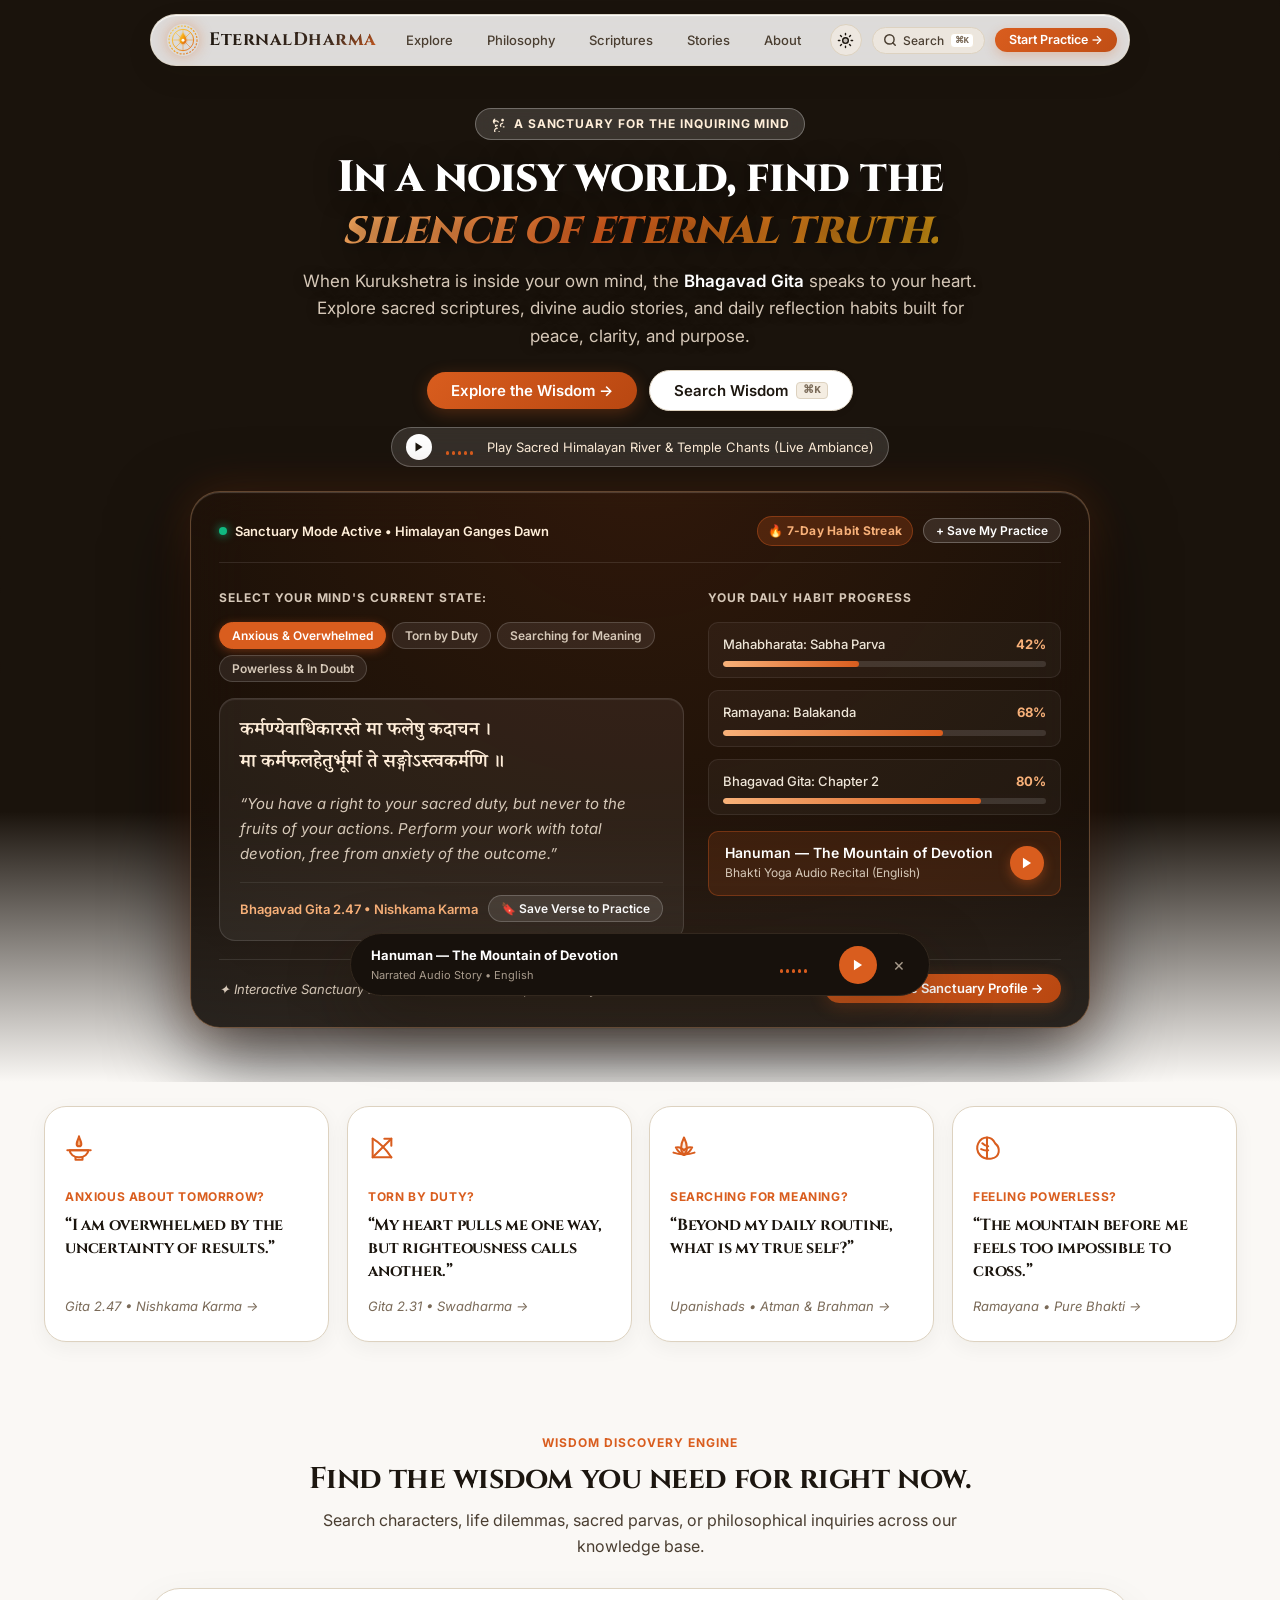
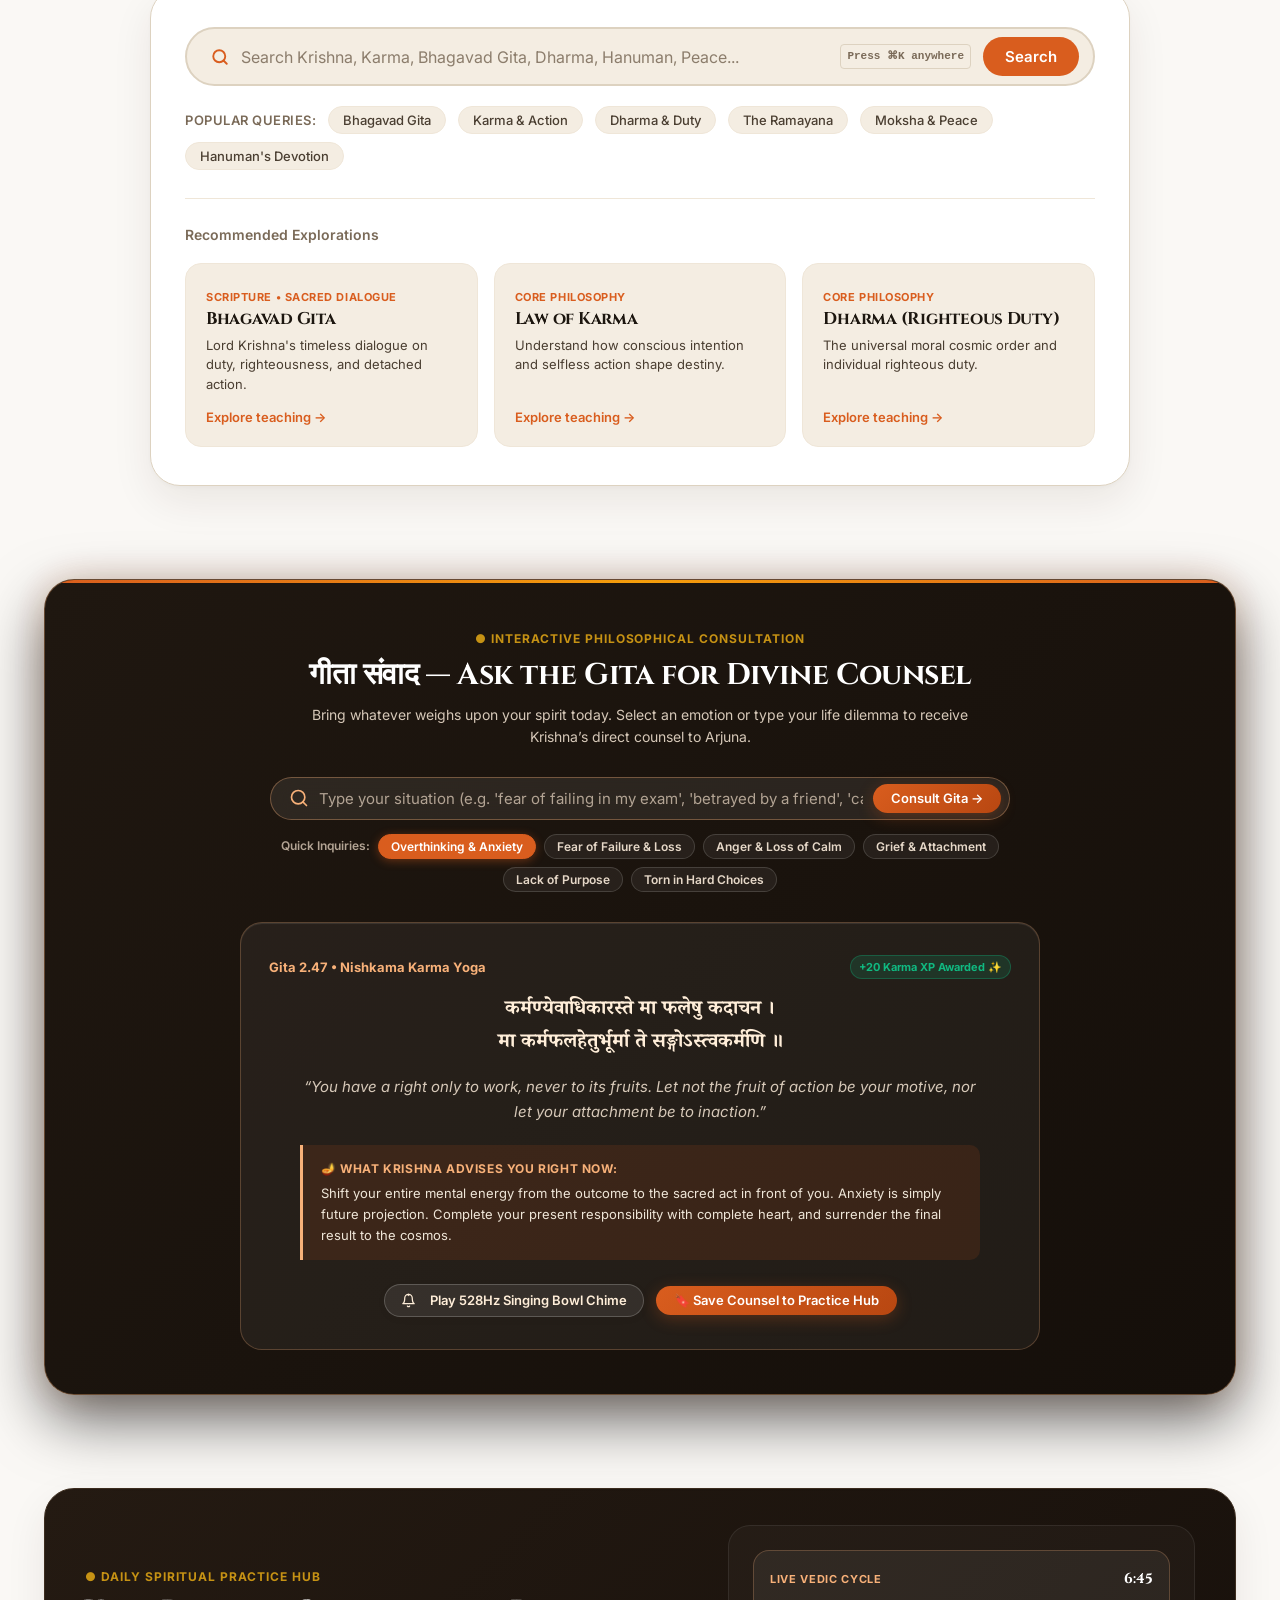
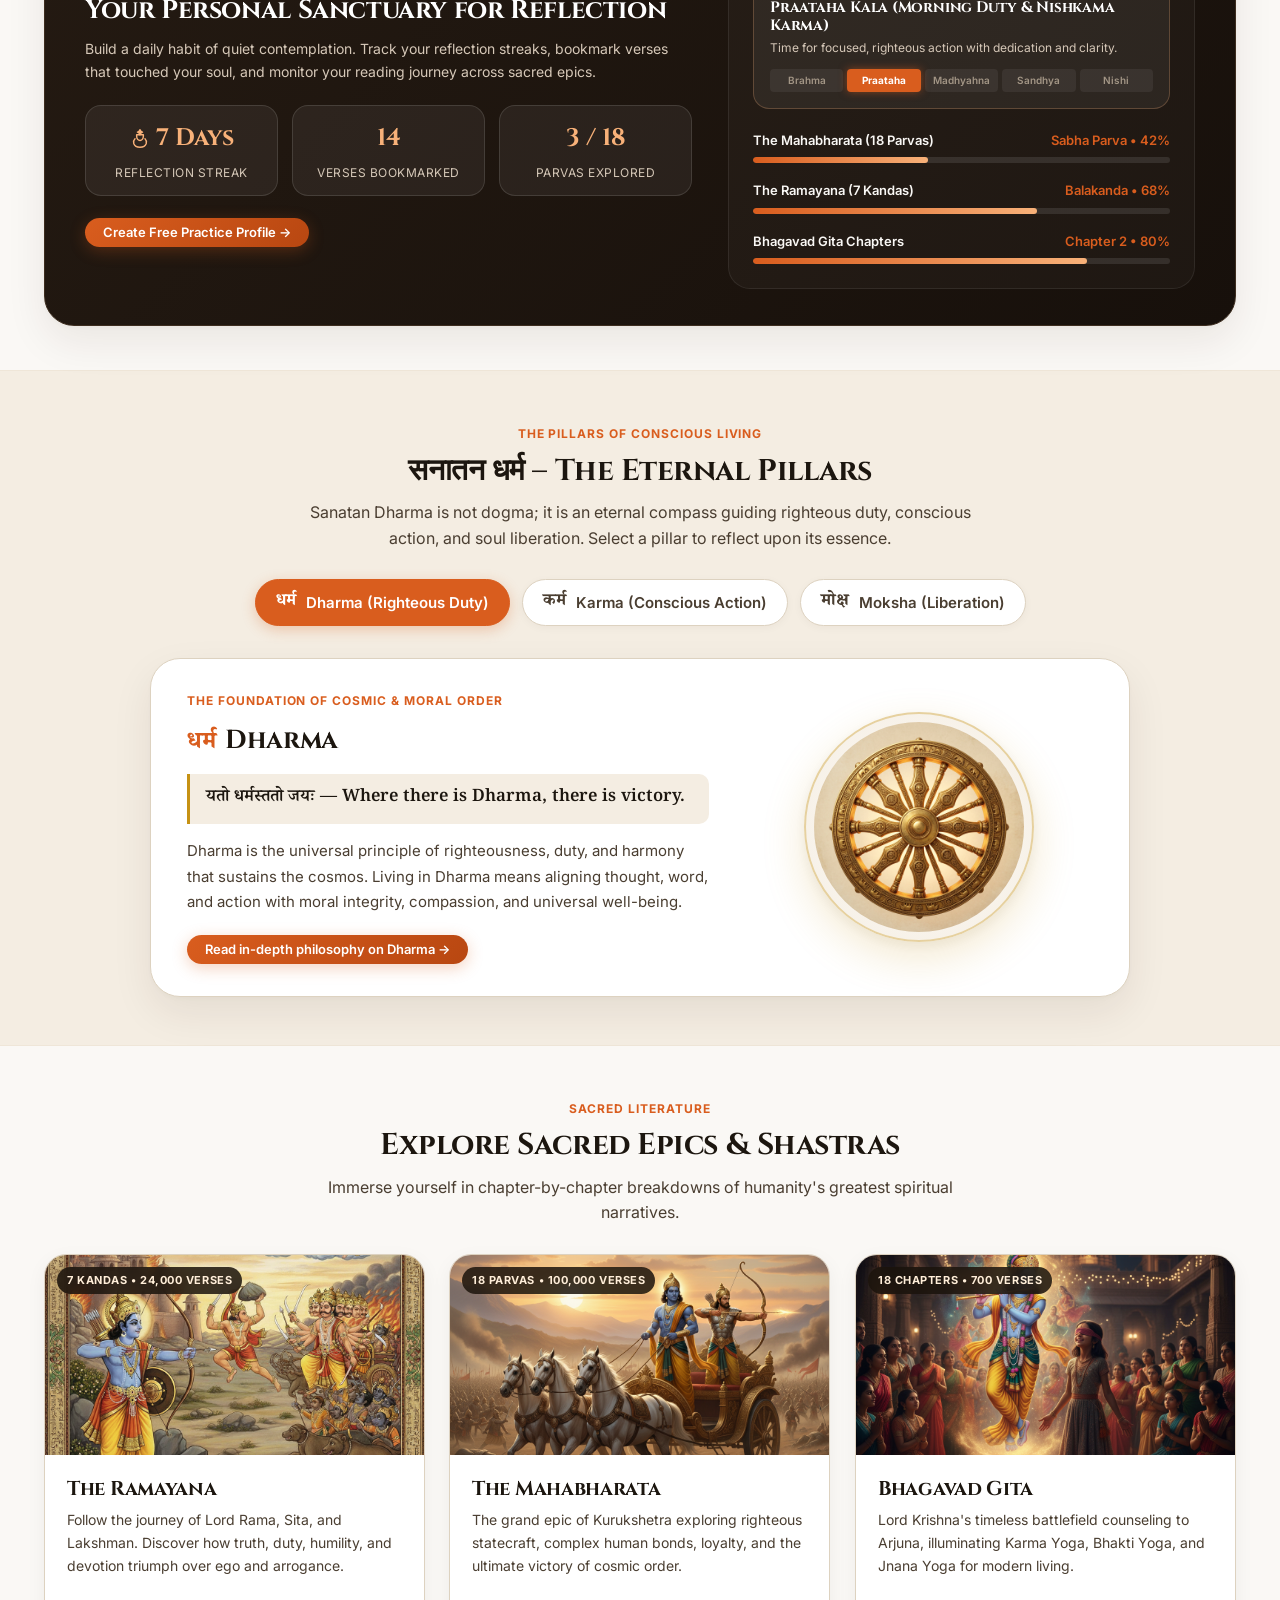
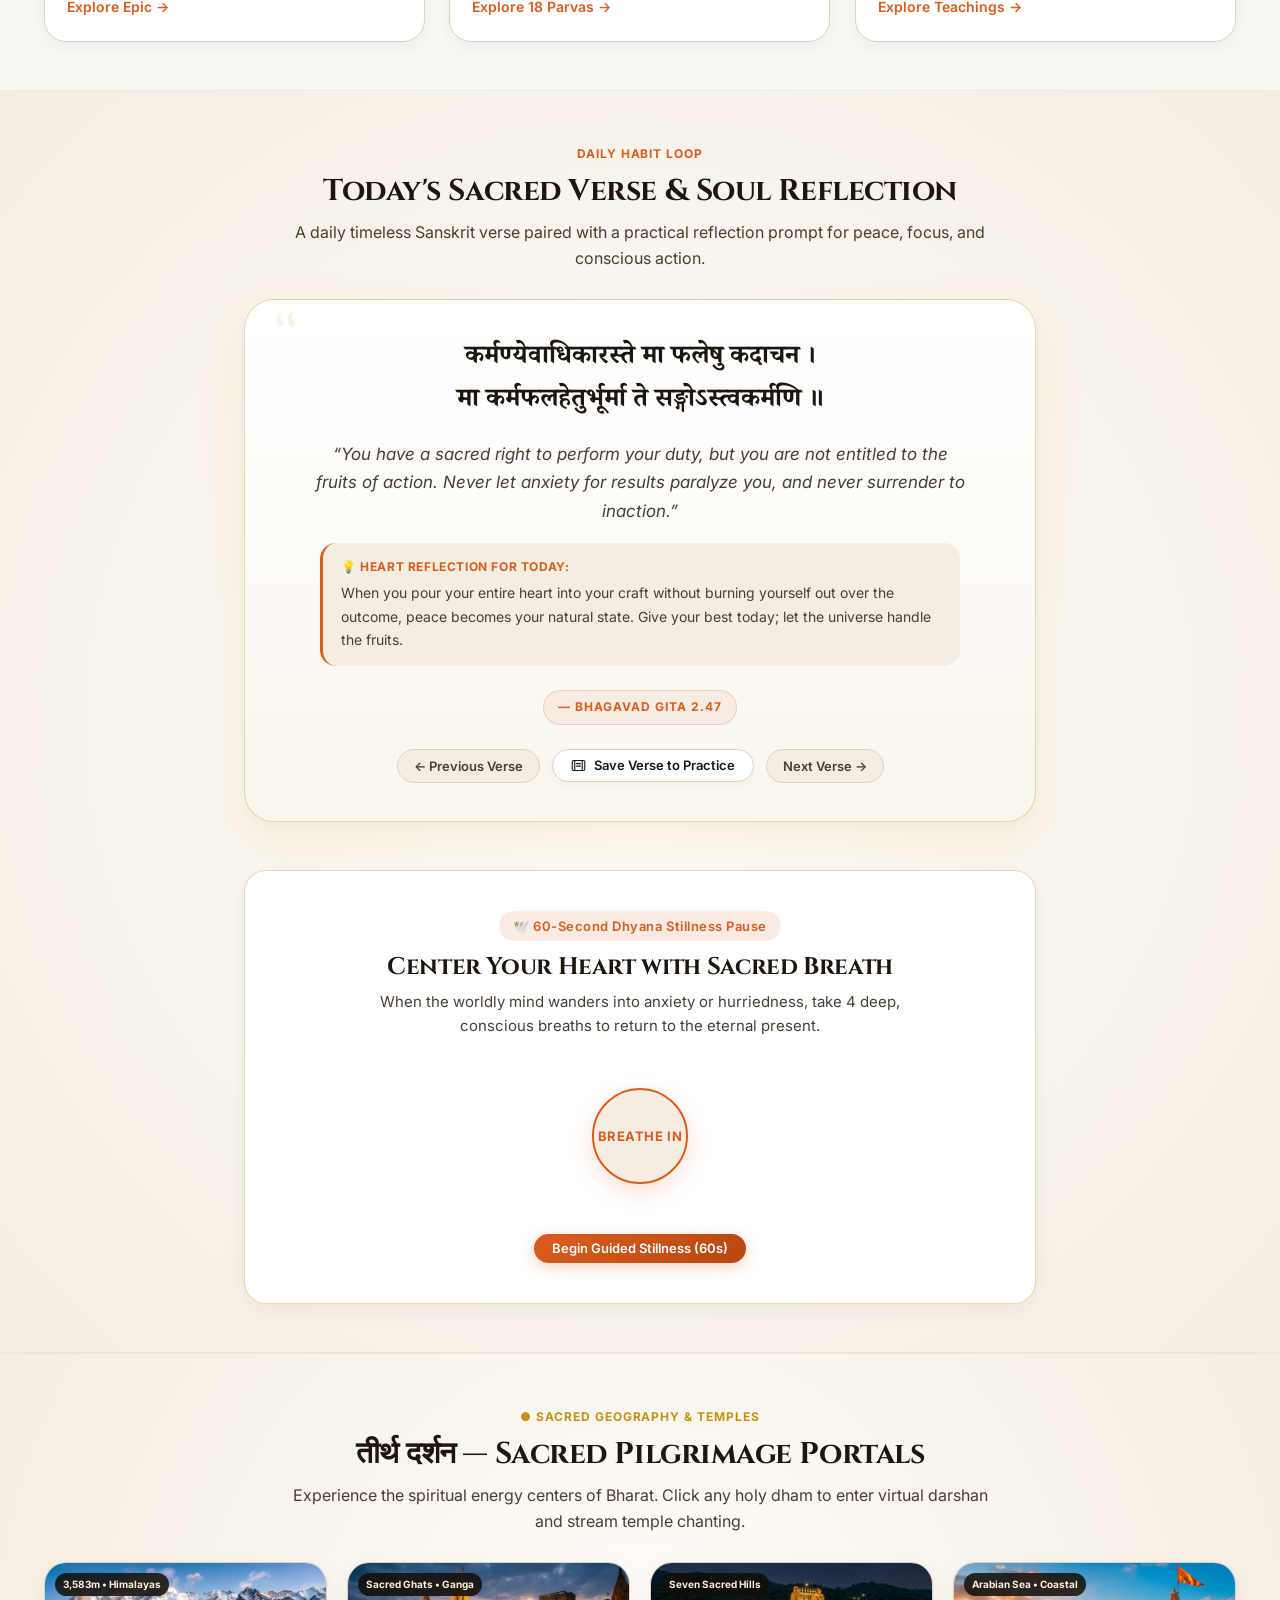
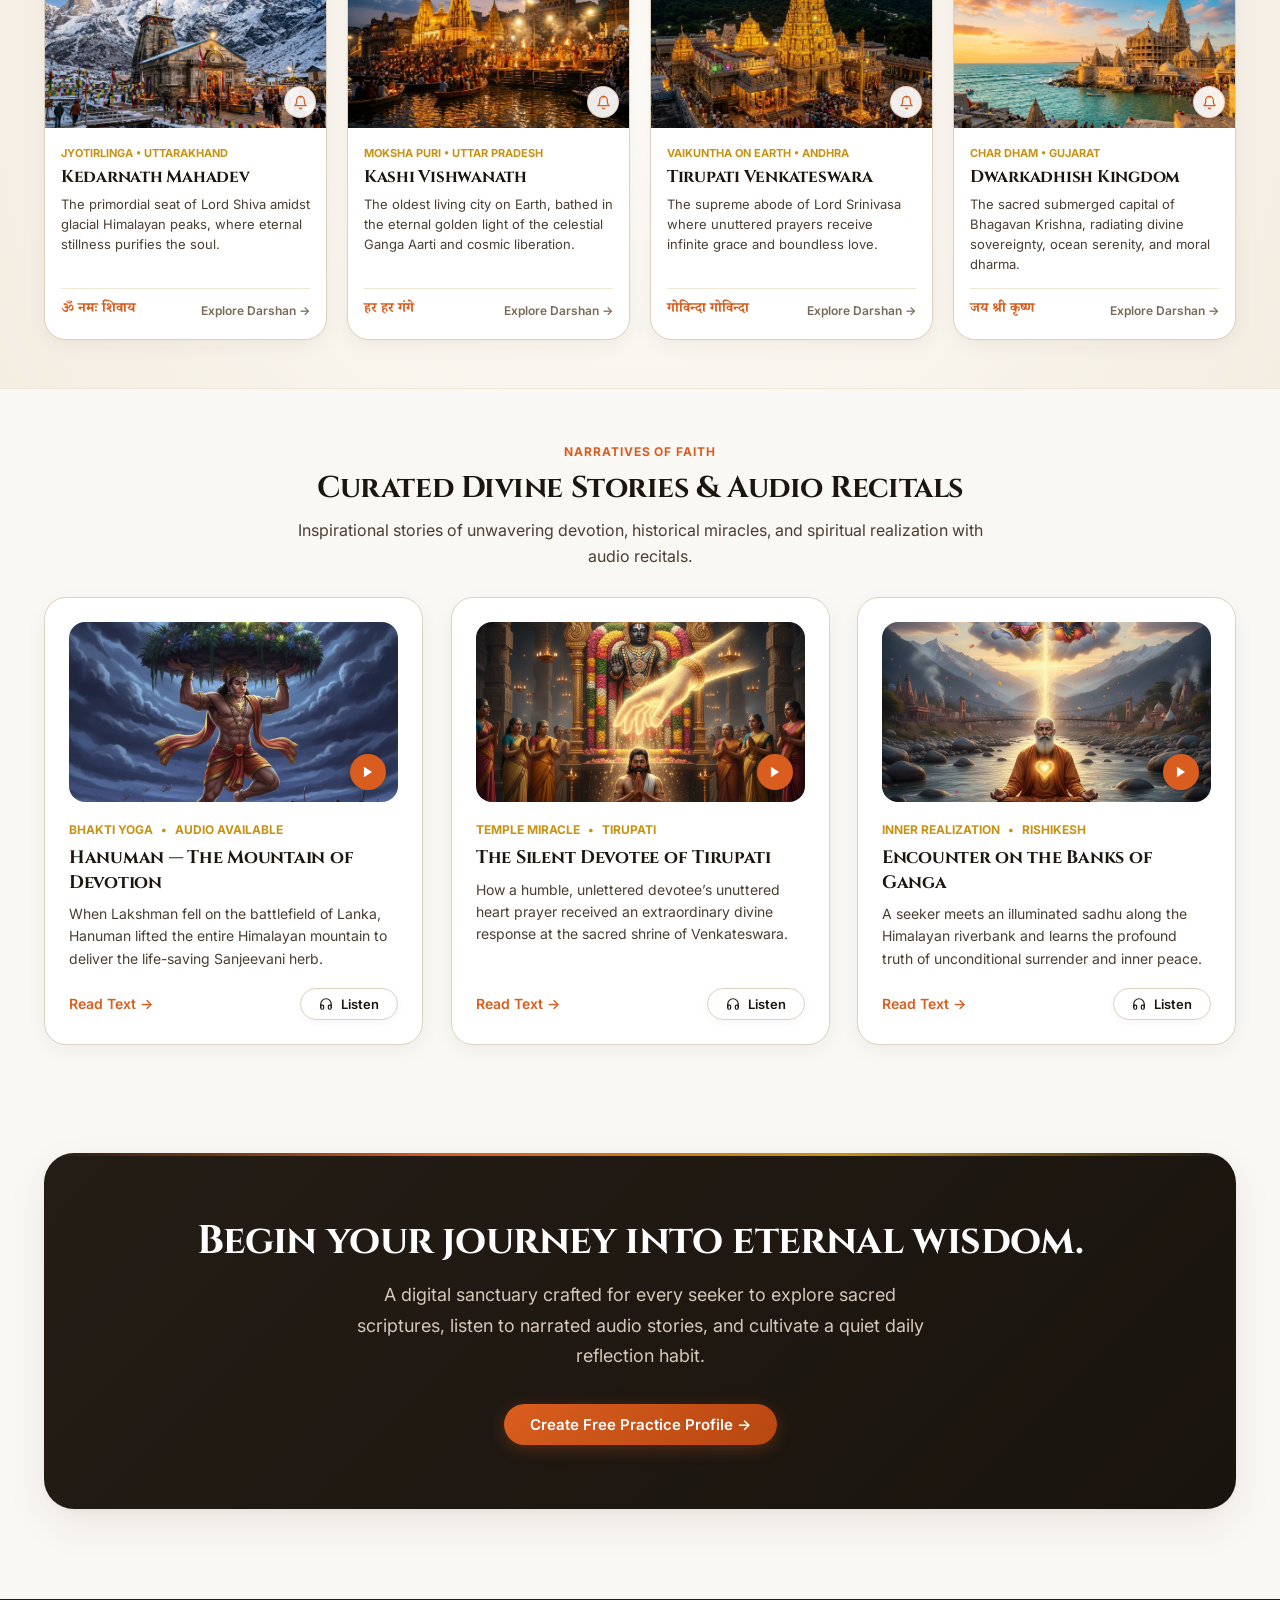
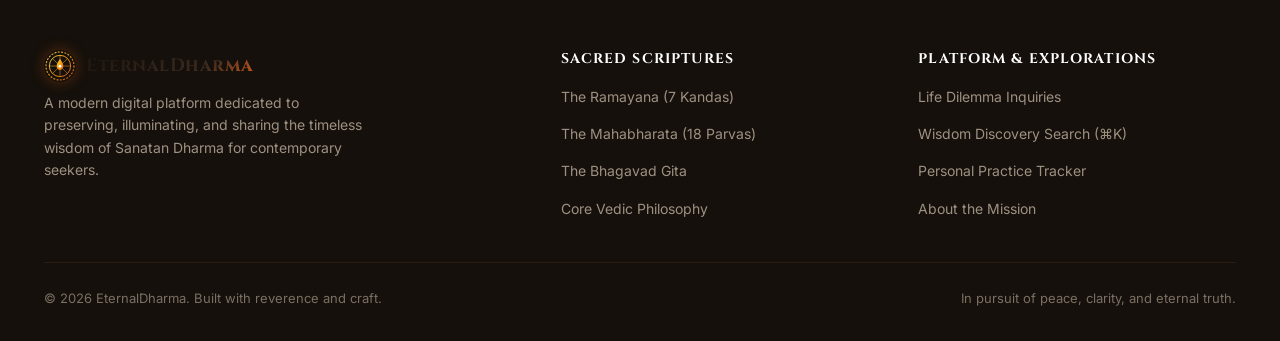
==== index.html @ dbb2fcad "feat: complete EternalDharma premium home page redesign with DECISIONS.md and bonus round" ====
<!DOCTYPE html>
<html lang="en">
<head>
  <meta charset="UTF-8" />
  <meta name="viewport" content="width=device-width, initial-scale=1.0" />
  <title>EternalDharma — Ancient Wisdom for the Modern Soul</title>
  <meta name="description" content="A digital sanctuary to explore Sanatan Dharma's sacred scriptures, timeless philosophy, divine audio stories, and daily reflection habits." />
  
  <!-- Open Graph Meta -->
  <meta property="og:title" content="EternalDharma — In a noisy world, find eternal truth." />
  <meta property="og:description" content="Explore scriptures, stories, teachings, and timeless wisdom through a modern digital experience built for curiosity and reflection." />
  <meta property="og:type" content="website" />
  
  <!-- Google Fonts: Editorial Serif + Modern Clean Sans + Devanagari -->
  <link rel="preconnect" href="https://fonts.googleapis.com" />
  <link rel="preconnect" href="https://fonts.gstatic.com" crossorigin />
  <link href="https://fonts.googleapis.com/css2?family=Cinzel:wght@600;700;800&family=Inter:wght@400;500;600;700&family=Noto+Serif+Devanagari:wght@400;600;700&display=swap" rel="stylesheet" />
  
  <!-- Stylesheets (with cache buster) -->
  <link rel="stylesheet" href="css/style.css?v=10.0" />
  <link rel="stylesheet" href="css/responsive.css?v=10.0" />
</head>
<body>

  <!-- 🕉️ TOP NAVIGATION -->
  <header class="navbar" id="mainNavbar">
    <div class="container nav-container">
      <a href="index.html" class="brand-logo" aria-label="EternalDharma Homepage">
        <svg class="brand-emblem-svg" width="32" height="32" viewBox="0 0 48 48" fill="none" xmlns="http://www.w3.org/2000/svg" aria-hidden="true">
          <defs>
            <linearGradient id="dharmaGoldGradNav" x1="0%" y1="0%" x2="100%" y2="100%">
              <stop offset="0%" stop-color="#FCD34D" />
              <stop offset="50%" stop-color="#F59E0B" />
              <stop offset="100%" stop-color="#D95D1E" />
            </linearGradient>
            <filter id="sacredGlowNav" x="-20%" y="-20%" width="140%" height="140%">
              <feGaussianBlur stdDeviation="1.5" result="blur" />
              <feComposite in="SourceGraphic" in2="blur" operator="over" />
            </filter>
          </defs>
          <circle cx="24" cy="24" r="21" stroke="url(#dharmaGoldGradNav)" stroke-width="1.8" stroke-dasharray="3 2" opacity="0.85" />
          <circle cx="24" cy="24" r="16" stroke="url(#dharmaGoldGradNav)" stroke-width="1.4" />
          <path d="M24 8 L24 40 M8 24 L40 24 M12.7 12.7 L35.3 35.3 M12.7 35.3 L35.3 12.7" stroke="url(#dharmaGoldGradNav)" stroke-width="1.2" stroke-linecap="round" opacity="0.65" />
          <path d="M24 13 C21.5 17 19 20.5 19 24.5 C19 27.5 21.2 30 24 30 C26.8 30 29 27.5 29 24.5 C29 20.5 26.5 17 24 13 Z" fill="url(#dharmaGoldGradNav)" filter="url(#sacredGlowNav)" />
          <circle cx="24" cy="24.5" r="2.2" fill="#FFFDF0" />
        </svg>
        <span class="brand-title">EternalDharma</span>
      </a>

      <nav aria-label="Primary Navigation" class="nav-menu">
        <ul class="nav-links">
          <li><a href="#discovery" class="nav-link">Explore</a></li>
          <li><a href="#philosophy" class="nav-link">Philosophy</a></li>
          <li><a href="#scriptures" class="nav-link">Scriptures</a></li>
          <li><a href="#stories" class="nav-link">Stories</a></li>
          <li><a href="about.html" class="nav-link">About</a></li>
        </ul>
      </nav>

      <div class="nav-actions">
        <!-- Atmospheric Mode Switcher (Suryodaya Dawn / Sandhya Night) -->
        <button class="btn-atmosphere-toggle" id="btnAtmosphereToggle" title="Toggle Atmosphere (Suryodaya Dawn / Sandhya Night)" aria-label="Toggle Atmosphere Mode">
          <span class="atmosphere-icon-wrap" id="atmosphereIcon">
            <svg width="17" height="17" viewBox="0 0 24 24" fill="none" xmlns="http://www.w3.org/2000/svg" class="atmosphere-svg" aria-hidden="true">
              <circle cx="12" cy="12" r="4" stroke="currentColor" stroke-width="2" fill="currentColor" fill-opacity="0.2"/>
              <path d="M12 2v2M12 20v2M4.93 4.93l1.41 1.41M17.66 17.66l1.41 1.41M2 12h2M20 12h2M6.34 17.66l-1.41 1.41M19.07 4.93l-1.41 1.41" stroke="currentColor" stroke-width="2" stroke-linecap="round"/>
            </svg>
          </span>
        </button>

        <!-- Spotlight ⌘K Trigger -->
        <button class="nav-cmd-trigger" aria-label="Open Command Palette Search">
          <svg width="14" height="14" viewBox="0 0 24 24" fill="none" stroke="currentColor" stroke-width="2.5" stroke-linecap="round" stroke-linejoin="round">
            <circle cx="11" cy="11" r="8"></circle>
            <line x1="21" y1="21" x2="16.65" y2="16.65"></line>
          </svg>
          <span>Search</span>
          <span class="kbd-badge">⌘K</span>
        </button>

        <!-- Dynamic User Session & Logout Widget -->
        <div class="user-session-wrapper" id="userSessionWrapper" style="display: none;">
          <button class="user-profile-badge" id="userProfileBadge" title="Click to view your Sadhana Gamified Profile">
            <span class="user-badge-flame">🔥</span>
            <span class="user-badge-name" id="userBadgeName">Seeker</span>
            <span class="user-badge-lvl" id="userBadgeLvl">Lvl 1</span>
          </button>
          <button class="btn-nav-logout" id="btnNavLogout" title="Switch Seeker / Sign Out" aria-label="Sign Out">
            <svg width="13" height="13" viewBox="0 0 24 24" fill="none" stroke="currentColor" stroke-width="2.3" stroke-linecap="round" stroke-linejoin="round">
              <path d="M9 21H5a2 2 0 0 1-2-2V5a2 2 0 0 1 2-2h4"></path>
              <polyline points="16 17 21 12 16 7"></polyline>
              <line x1="21" y1="12" x2="9" y2="12"></line>
            </svg>
            <span>Exit</span>
          </button>
        </div>

        <button class="btn btn-primary btn-sm nav-cta-btn" id="btnOpenAccount">Start Practice &rarr;</button>

        <button class="mobile-menu-toggle" id="mobileMenuToggle" aria-label="Toggle Mobile Navigation">
          <span></span>
          <span></span>
        </button>
      </div>
    </div>

    <!-- Mobile Navigation Drawer -->
    <div class="mobile-nav-drawer" id="mobileNavDrawer">
      <ul class="mobile-nav-links">
        <li><a href="#hero" class="mobile-nav-link">Home</a></li>
        <li><a href="#inquiry" class="mobile-nav-link">Seek Guidance by Dilemma</a></li>
        <li><a href="#discovery" class="mobile-nav-link">Discover Wisdom (⌘K)</a></li>
        <li><a href="#practice" class="mobile-nav-link">Daily Practice Hub</a></li>
        <li><a href="#philosophy" class="mobile-nav-link">Core Philosophy</a></li>
        <li><a href="#scriptures" class="mobile-nav-link">Sacred Scriptures</a></li>
        <li><a href="#daily-wisdom" class="mobile-nav-link">Daily Shloka & Reflection</a></li>
        <li><a href="#stories" class="mobile-nav-link">Divine Audio Stories</a></li>
        <li><a href="about.html" class="mobile-nav-link">About EternalDharma</a></li>
      </ul>
    </div>
  </header>

  <main>
    <!-- 🌄 EMOTIONAL HERO SECTION -->
    <section class="hero-section" id="hero">
      <!-- Background Ambient Video -->
      <video autoplay muted loop playsinline class="hero-video-bg" poster="images/pexels-felix-mittermeier-956981.jpg">
        <source src="Sacred_Himalayan_Sunrise_Video_Generation.mp4" type="video/mp4" />
      </video>
      <canvas id="heroPranaCanvas"></canvas>
      <div class="hero-gradient-overlay"></div>

      <div class="container hero-container">
        <div class="hero-badge-row">
          <span class="pill-badge hero-badge">
            <!-- Ancient Sacred Pranava (Om) Motif -->
            <svg width="16" height="16" viewBox="0 0 24 24" fill="currentColor">
              <path d="M7.74 3.65c-.8.15-1.57.54-2.18 1.1-.9.84-1.39 2.04-1.39 3.25 0 2.21 1.48 4.14 3.56 4.67-.32.48-.53 1.05-.53 1.68 0 1.63 1.25 3 2.88 3.12v.03c-2.3.26-4.08 2.2-4.08 4.5 0 2.48 2.02 4.5 4.5 4.5 2.14 0 3.93-1.5 4.38-3.5h-1.85c-.38 1-1.35 1.7-2.53 1.7-1.49 0-2.7-1.21-2.7-2.7 0-1.42 1.1-2.58 2.5-2.68v-.02c.07 0 .13.01.2.01h1.3v-1.8h-1.3c-.66 0-1.2-.54-1.2-1.2 0-.66.54-1.2 1.2-1.2h1.15v-1.8H9.3c-1.38 0-2.5-1.12-2.5-2.5 0-1.2.86-2.2 2-2.45.18-.04.36-.05.55-.05 1.05 0 1.95.61 2.38 1.5h1.95c-.56-1.93-2.34-3.35-4.44-3.35-.45 0-.89.07-1.3.2zm11.13.35c-1.2 0-2.18.98-2.18 2.18s.98 2.18 2.18 2.18 2.18-.98 2.18-2.18-.98-2.18-2.18-2.18zm-.13 6c-2.21 0-4 1.79-4 4 0 1.2.53 2.28 1.38 3l1.24-1.24c-.38-.45-.62-1.04-.62-1.76 0-1.38 1.12-2.5 2.5-2.5h.5V9.5h-.5zm.5 5.5v1.8h2.5v-1.8h-2.5z"/>
            </svg>
            <span>A Sanctuary for the Inquiring Mind</span>
          </span>
        </div>

        <h1 class="hero-title">
          In a noisy world, find the <span class="accent-text">silence of eternal truth.</span>
        </h1>

        <p class="hero-subtitle">
          When Kurukshetra is inside your own mind, the <strong>Bhagavad Gita</strong> speaks to your heart. Explore sacred scriptures, divine audio stories, and daily reflection habits built for peace, clarity, and purpose.
        </p>

        <div class="hero-cta-wrapper">
          <a href="#discovery" class="btn btn-primary hero-cta-btn">Explore the Wisdom &rarr;</a>
          <button class="btn btn-secondary hero-cta-btn" id="heroCmdTrigger">
            <span>Search Wisdom</span>
            <span class="kbd-badge">⌘K</span>
          </button>
        </div>

        <!-- Sacred Himalayan Soundscape Ambient Bar -->
        <div class="hero-soundscape-bar" id="heroSoundscapeBar">
          <button class="soundscape-play-btn" id="btnHeroSoundscape" aria-label="Toggle Sacred Soundscape">
            <svg width="12" height="12" viewBox="0 0 24 24" fill="currentColor">
              <polygon points="5 3 19 12 5 21 5 3"></polygon>
            </svg>
          </button>
          <div class="sound-wave-eq" id="heroSoundEq">
            <span></span><span></span><span></span><span></span><span></span>
          </div>
          <span id="soundscapeStatusText">Play Sacred Himalayan River & Temple Chants (Live Ambiance)</span>
        </div>

        <!-- 🪔 3D INTERACTIVE DIGITAL SANCTUARY SHOWCASE (HERO PRODUCT PREVIEW) -->
        <div class="hero-sanctuary-deck" id="heroSanctuaryDeck">
          
          <!-- Deck Top Header -->
          <div class="sanctuary-deck-header">
            <div class="deck-status-live">
              <span class="live-pulse-dot"></span>
              <span>Sanctuary Mode Active • Himalayan Ganges Dawn</span>
            </div>
            <div class="deck-header-actions">
              <span class="deck-streak-pill" id="deckStreakPill">🔥 7-Day Habit Streak</span>
              <button class="btn-deck-account" onclick="document.getElementById('btnOpenAccount').click()">+ Save My Practice</button>
            </div>
          </div>

          <!-- Deck Main Interactive Stage -->
          <div class="sanctuary-deck-body">
            
            <!-- Left: Living Shloka & Real-time Dilemma Mirror -->
            <div class="sanctuary-panel-left">
              <div class="panel-tag-row">
                <span class="panel-eyebrow">Select Your Mind's Current State:</span>
              </div>
              
              <!-- Dilemma Selector Pills -->
              <div class="hero-dilemma-chips" id="heroDilemmaChips">
                <button class="dilemma-chip active" data-dilemma="anxiety">Anxious & Overwhelmed</button>
                <button class="dilemma-chip" data-dilemma="duty">Torn by Duty</button>
                <button class="dilemma-chip" data-dilemma="purpose">Searching for Meaning</button>
                <button class="dilemma-chip" data-dilemma="strength">Powerless & In Doubt</button>
              </div>

              <!-- Active Live Shloka Card -->
              <div class="hero-verse-box" id="heroVerseBox">
                <div class="hero-verse-sanskrit" id="heroVerseSanskrit">
                  कर्मण्येवाधिकारस्ते मा फलेषु कदाचन ।<br/>मा कर्मफलहेतुर्भूर्मा ते सङ्गोऽस्त्वकर्मणि ॥
                </div>
                <p class="hero-verse-meaning" id="heroVerseMeaning">
                  “You have a right to your sacred duty, but never to the fruits of your actions. Perform your work with total devotion, free from anxiety of the outcome.”
                </p>
                <div class="hero-verse-footer">
                  <span class="verse-ref-badge" id="heroVerseRef">Bhagavad Gita 2.47 • Nishkama Karma</span>
                  <button class="btn-save-hero-verse" id="btnSaveHeroVerse">
                    <span>🔖 Save Verse to Practice</span>
                  </button>
                </div>
              </div>
            </div>

            <!-- Right: Habit Loop & Sacred Audio Station -->
            <div class="sanctuary-panel-right">
              <div class="panel-tag-row">
                <span class="panel-eyebrow">Your Daily Habit Progress</span>
              </div>

              <div class="hero-progress-stack">
                <div class="hero-track-row">
                  <div class="track-info">
                    <span>Mahabharata: Sabha Parva</span>
                    <span class="track-pct">42%</span>
                  </div>
                  <div class="hero-bar-bg"><div class="hero-bar-fill" style="width: 42%;"></div></div>
                </div>

                <div class="hero-track-row">
                  <div class="track-info">
                    <span>Ramayana: Balakanda</span>
                    <span class="track-pct">68%</span>
                  </div>
                  <div class="hero-bar-bg"><div class="hero-bar-fill" style="width: 68%;"></div></div>
                </div>

                <div class="hero-track-row">
                  <div class="track-info">
                    <span>Bhagavad Gita: Chapter 2</span>
                    <span class="track-pct">80%</span>
                  </div>
                  <div class="hero-bar-bg"><div class="hero-bar-fill" style="width: 80%;"></div></div>
                </div>
              </div>

              <!-- Audio Recital Preview Box inside Deck -->
              <div class="hero-audio-widget">
                <div class="hero-audio-info">
                  <div class="audio-title-sm" id="heroDeckAudioTitle">Hanuman — The Mountain of Devotion</div>
                  <div class="audio-sub-sm">Bhakti Yoga Audio Recital (English)</div>
                </div>
                <button class="hero-deck-play-btn" id="btnHeroDeckAudio" aria-label="Play Story Preview">
                  <svg width="14" height="14" viewBox="0 0 24 24" fill="currentColor">
                    <polygon points="5 3 19 12 5 21 5 3"></polygon>
                  </svg>
                </button>
              </div>

            </div>

          </div>

          <!-- Deck Bottom Hint -->
          <div class="sanctuary-deck-footer">
            <span class="interactive-hint-text">✦ Interactive Sanctuary Demo • Click dilemma chips to transform the wisdom mirror in real-time.</span>
            <button class="btn btn-primary btn-sm" onclick="document.getElementById('btnOpenAccount').click()">Create Free Sanctuary Profile &rarr;</button>
          </div>

        </div>
      </div>
    </section>

    <!-- 🕊️ EMOTIONAL INQUIRY CARDS ("WHAT YOUR HEART SEEKS") -->
    <section class="inquiry-section" id="inquiry">
      <div class="container">
        <div class="inquiry-grid">
          
          <!-- Ancient Diya (Akhand Jyoti of Clarity) -->
          <div class="inquiry-card" data-search="Karma" tabindex="0" role="button" aria-label="When anxious about results">
            <div>
              <div class="inquiry-icon">
                <svg width="28" height="28" viewBox="0 0 24 24" fill="none" stroke="#D95D1E" stroke-width="1.75" stroke-linecap="round" stroke-linejoin="round">
                  <path d="M12 2c-.5 2.5-2 4.5-2 6.5a2 2 0 0 0 4 0c0-2-1.5-4-2-6.5z" fill="#F8B179" stroke="#D95D1E"/>
                  <path d="M4 14c0 3.31 3.58 6 8 6s8-2.69 8-6H4z"/>
                  <path d="M2 14h20"/>
                  <path d="M9 20v2h6v-2"/>
                </svg>
              </div>
              <div class="inquiry-state">Anxious about Tomorrow?</div>
              <h3 class="inquiry-prompt">“I am overwhelmed by the uncertainty of results.”</h3>
            </div>
            <div class="inquiry-verse-ref">Gita 2.47 • Nishkama Karma &rarr;</div>
          </div>

          <!-- Ancient Dhanush & Baan (Gandiva Bow of Righteous Duty) -->
          <div class="inquiry-card" data-search="Dharma" tabindex="0" role="button" aria-label="When torn between duty and emotion">
            <div>
              <div class="inquiry-icon">
                <svg width="28" height="28" viewBox="0 0 24 24" fill="none" stroke="#D95D1E" stroke-width="1.75" stroke-linecap="round" stroke-linejoin="round">
                  <path d="M4 4c7 4 12 10 16 16"/>
                  <path d="M4 4v16h16"/>
                  <line x1="4" y1="20" x2="20" y2="4"/>
                  <polyline points="14 4 20 4 20 10"/>
                </svg>
              </div>
              <div class="inquiry-state">Torn by Duty?</div>
              <h3 class="inquiry-prompt">“My heart pulls me one way, but righteousness calls another.”</h3>
            </div>
            <div class="inquiry-verse-ref">Gita 2.31 • Swadharma &rarr;</div>
          </div>

          <!-- Ancient Sacred Padma (8-Petal Vedic Lotus of Moksha) -->
          <div class="inquiry-card" data-search="Moksha" tabindex="0" role="button" aria-label="Searching for purpose">
            <div>
              <div class="inquiry-icon">
                <svg width="28" height="28" viewBox="0 0 24 24" fill="none" stroke="#D95D1E" stroke-width="1.75" stroke-linecap="round" stroke-linejoin="round">
                  <path d="M12 3c-1.5 3-2.5 6-2.5 9 0 3 1 4.5 2.5 6 1.5-1.5 2.5-3 2.5-6 0-3-1-6-2.5-9z" fill="rgba(217,93,30,0.12)"/>
                  <path d="M12 18c-3-1-5.5-3.5-7-6.5 2.5-.5 5.5.5 7 2.5"/>
                  <path d="M12 18c3-1 5.5-3.5 7-6.5-2.5-.5-5.5.5-7 2.5"/>
                  <path d="M3 16c2.5 1 5 1.5 9 1.5s6.5-.5 9-1.5"/>
                </svg>
              </div>
              <div class="inquiry-state">Searching for Meaning?</div>
              <h3 class="inquiry-prompt">“Beyond my daily routine, what is my true self?”</h3>
            </div>
            <div class="inquiry-verse-ref">Upanishads • Atman & Brahman &rarr;</div>
          </div>

          <!-- Ancient Sacred Shankha (Panchajanya Conch of Strength & Bhakti) -->
          <div class="inquiry-card" data-search="Hanuman" tabindex="0" role="button" aria-label="When feeling powerless">
            <div>
              <div class="inquiry-icon">
                <svg width="28" height="28" viewBox="0 0 24 24" fill="none" stroke="#D95D1E" stroke-width="1.75" stroke-linecap="round" stroke-linejoin="round">
                  <path d="M19 8c-1.5-3-4-5-7-5S6 5 4.5 8C3 11 3.5 15 6 18s6.5 3.5 10 3c3-.5 5.5-2.5 6-5.5.5-3-.5-5.5-3-7.5z"/>
                  <path d="M12 3v18"/>
                  <path d="M8 8c1.5 1.5 3 2.5 5 2.5"/>
                  <path d="M7 13c2 1 4 1.5 6 1"/>
                </svg>
              </div>
              <div class="inquiry-state">Feeling Powerless?</div>
              <h3 class="inquiry-prompt">“The mountain before me feels too impossible to cross.”</h3>
            </div>
            <div class="inquiry-verse-ref">Ramayana • Pure Bhakti &rarr;</div>
          </div>

        </div>
      </div>
    </section>

    <!-- 🔍 PRODUCT DISCOVERY / LIVE SEARCH (SHOW THE PRODUCT) -->
    <section class="discovery-section" id="discovery">
      <div class="container">
        
        <div class="section-header">
          <span class="section-tag">Wisdom Discovery Engine</span>
          <h2 class="section-title">Find the wisdom you need for right now.</h2>
          <p class="section-subtitle">
            Search characters, life dilemmas, sacred parvas, or philosophical inquiries across our knowledge base.
          </p>
        </div>

        <!-- Interactive Search Hub Card -->
        <div class="discovery-search-card">
          <div class="search-input-group">
            <svg width="18" height="18" viewBox="0 0 24 24" fill="none" stroke="#D95D1E" stroke-width="2.5" stroke-linecap="round" stroke-linejoin="round" class="search-icon-symbol">
              <circle cx="11" cy="11" r="8"></circle>
              <line x1="21" y1="21" x2="16.65" y2="16.65"></line>
            </svg>
            <input 
              type="text" 
              id="discoverySearchInput" 
              class="search-field" 
              placeholder="Search Krishna, Karma, Bhagavad Gita, Dharma, Hanuman, Peace..." 
              aria-label="Search Sanatan wisdom and scriptures" 
              autocomplete="off"
            />
            <div class="search-shortcut-pill">
              <span class="kbd-badge">Press ⌘K anywhere</span>
            </div>
            <button class="search-action-btn" id="discoverySearchBtn">Search</button>
          </div>

          <!-- Suggested Topic Chips -->
          <div class="suggested-tags-row">
            <span class="suggested-label">Popular Queries:</span>
            <button class="suggestion-chip" data-term="Bhagavad Gita">Bhagavad Gita</button>
            <button class="suggestion-chip" data-term="Karma">Karma & Action</button>
            <button class="suggestion-chip" data-term="Dharma">Dharma & Duty</button>
            <button class="suggestion-chip" data-term="Ramayana">The Ramayana</button>
            <button class="suggestion-chip" data-term="Moksha">Moksha & Peace</button>
            <button class="suggestion-chip" data-term="Hanuman">Hanuman's Devotion</button>
          </div>

          <!-- Live Dynamic Results -->
          <div class="live-results-container" id="discoveryResultsContainer">
            <div class="results-header-info">
              <span id="discoveryResultsCount">Recommended Explorations</span>
            </div>
            <div class="results-grid-display" id="discoveryResultsGrid">
              <!-- Dynamically populated via js/search.js -->
            </div>
          </div>
        </div>

      </div>
    </section>

    <!-- 🪔 "ASK THE GITA" REAL-TIME DILEMMA ORACLE -->
    <section class="oracle-section" id="oracle">
      <div class="container">
        <div class="oracle-card">
          <div class="oracle-header">
            <span class="section-tag" style="color: var(--accent-gold);">● Interactive Philosophical Consultation</span>
            <h2 class="oracle-title">गीता संवाद — Ask the Gita for Divine Counsel</h2>
            <p class="oracle-subtitle">
              Bring whatever weighs upon your spirit today. Select an emotion or type your life dilemma to receive Krishna’s direct counsel to Arjuna.
            </p>
          </div>

          <!-- Oracle Seeker Input -->
          <div class="oracle-input-box">
            <div class="oracle-input-wrapper">
              <svg width="20" height="20" viewBox="0 0 24 24" fill="none" stroke="currentColor" stroke-width="2" stroke-linecap="round" stroke-linejoin="round" class="oracle-search-icon">
                <circle cx="11" cy="11" r="8"></circle>
                <line x1="21" y1="21" x2="16.65" y2="16.65"></line>
              </svg>
              <input type="text" id="oracleInput" class="oracle-input" placeholder="Type your situation (e.g. 'fear of failing in my exam', 'betrayed by a friend', 'cannot focus')..." autocomplete="off" />
              <button class="btn btn-primary btn-sm oracle-submit-btn" id="btnOracleConsult">Consult Gita &rarr;</button>
            </div>

            <!-- Instant Dilemma Tag Presets -->
            <div class="oracle-chips-row" id="oracleChipsRow">
              <span class="oracle-chip-label">Quick Inquiries:</span>
              <button class="oracle-chip active" data-query="anxiety">Overthinking & Anxiety</button>
              <button class="oracle-chip" data-query="failure">Fear of Failure & Loss</button>
              <button class="oracle-chip" data-query="anger">Anger & Loss of Calm</button>
              <button class="oracle-chip" data-query="grief">Grief & Attachment</button>
              <button class="oracle-chip" data-query="purpose">Lack of Purpose</button>
              <button class="oracle-chip" data-query="duty">Torn in Hard Choices</button>
            </div>
          </div>

          <!-- Oracle 3D Sacred Revelation Card -->
          <div class="oracle-revelation-card" id="oracleRevelationCard">
            <div class="oracle-badge-row">
              <span class="oracle-verse-pill" id="oracleVerseRef">Gita 2.47 • Nishkama Karma Yoga</span>
              <span class="oracle-xp-pill">+20 Karma XP Awarded ✨</span>
            </div>

            <div class="oracle-sanskrit" id="oracleSanskrit">
              कर्मण्येवाधिकारस्ते मा फलेषु कदाचन ।<br/>मा कर्मफलहेतुर्भूर्मा ते सङ्गोऽस्त्वकर्मणि ॥
            </div>

            <p class="oracle-translation" id="oracleTranslation">
              “You have a right only to work, never to its fruits. Let not the fruit of action be your motive, nor let your attachment be to inaction.”
            </p>

            <div class="oracle-actionable-box">
              <div class="oracle-action-heading">🪔 What Krishna Advises You Right Now:</div>
              <p class="oracle-action-text" id="oracleActionText">
                Shift your entire mental energy from the outcome to the sacred act in front of you. Anxiety is simply future projection. Complete your present responsibility with complete heart, and surrender the final result to the cosmos.
              </p>
            </div>

            <div class="oracle-card-footer">
              <button class="btn btn-secondary btn-sm btn-sound-singing-bowl" id="btnChantSingingBowl">
                <svg width="15" height="15" viewBox="0 0 24 24" fill="none" xmlns="http://www.w3.org/2000/svg" aria-hidden="true" style="margin-right: 6px; vertical-align: -2px; stroke: currentColor;">
                  <path d="M18 8A6 6 0 0 0 6 8c0 7-3 9-3 9h18s-3-2-3-9" stroke-width="2" stroke-linecap="round" stroke-linejoin="round"/>
                  <path d="M13.73 21a2 2 0 0 1-3.46 0" stroke-width="2" stroke-linecap="round" stroke-linejoin="round"/>
                  <circle cx="12" cy="3" r="1.2" fill="currentColor"/>
                </svg>
                <span>Play 528Hz Singing Bowl Chime</span>
              </button>
              <button class="btn btn-primary btn-sm" id="btnSaveOracleVerse">
                <span>🔖 Save Counsel to Practice Hub</span>
              </button>
            </div>
          </div>
        </div>
      </div>
    </section>

    <!-- 📊 PERSONAL PRACTICE & HABIT DASHBOARD -->
    <section class="practice-dashboard-section" id="practice">
      <div class="container">
        <div class="practice-dashboard-card">
          <div>
            <div class="dashboard-heading-tag">● Daily Spiritual Practice Hub</div>
            <h2 class="dashboard-title">Your Personal Sanctuary for Reflection</h2>
            <p class="dashboard-desc">
              Build a daily habit of quiet contemplation. Track your reflection streaks, bookmark verses that touched your soul, and monitor your reading journey across sacred epics.
            </p>

            <div class="streak-metrics-row">
              <div class="metric-box">
                <div class="metric-val" style="display:flex; align-items:center; justify-content:center; gap:6px;">
                  <svg width="20" height="20" viewBox="0 0 24 24" fill="none" stroke="#F8B179" stroke-width="1.75" stroke-linecap="round" stroke-linejoin="round">
                    <path d="M12 2c-.5 1.5-1.5 2.5-3 3 1.5.5 2.5 1.5 3 3 .5-1.5 1.5-2.5 3-3-1.5-.5-2.5-1.5-3-3z" fill="#F8B179"/>
                    <path d="M8 8h8v2c0 3-2 5-4 5s-4-2-4-5V8z"/>
                    <path d="M6 13c-1.5 1.5-2 3.5-1.5 5.5 1 3 4 4.5 7.5 4.5s6.5-1.5 7.5-4.5c.5-2 0-4-1.5-5.5"/>
                  </svg>
                  <span>7 Days</span>
                </div>
                <div class="metric-label">Reflection Streak</div>
              </div>
              <div class="metric-box">
                <div class="metric-val" id="metricBookmarkCount">14</div>
                <div class="metric-label">Verses Bookmarked</div>
              </div>
              <div class="metric-box">
                <div class="metric-val">3 / 18</div>
                <div class="metric-label">Parvas Explored</div>
              </div>
            </div>

            <button class="btn btn-primary btn-sm" id="btnHeroAccount">Create Free Practice Profile &rarr;</button>
          </div>

          <div class="dashboard-side-panel">
            <!-- 🧭 24-HOUR DINCHARYA VEDIC RHYTHM CLOCK WIDGET -->
            <div class="dincharya-widget-box">
              <div class="dincharya-header">
                <span class="dincharya-badge">Live Vedic Cycle</span>
                <span class="dincharya-time" id="dincharyaLiveTime">--:--</span>
              </div>
              <div class="dincharya-rhythm-info">
                <h4 class="dincharya-phase-title" id="dincharyaPhaseTitle">Brahma Muhurta (4:00 - 6:00 AM)</h4>
                <p class="dincharya-phase-desc" id="dincharyaPhaseDesc">Hour of profound silence and creative stillness. Highest prana for contemplation.</p>
              </div>
              <div class="dincharya-track-bars">
                <span class="dincharya-pill" id="dp-brahma">Brahma</span>
                <span class="dincharya-pill" id="dp-praataha">Praataha</span>
                <span class="dincharya-pill" id="dp-madhyahna">Madhyahna</span>
                <span class="dincharya-pill" id="dp-sandhya">Sandhya</span>
                <span class="dincharya-pill" id="dp-nishi">Nishi</span>
              </div>
            </div>

            <!-- Reading Progress Tracks -->
            <div class="progress-track-item">
              <div class="track-header">
                <span>The Mahabharata (18 Parvas)</span>
                <span style="color: var(--accent-saffron);">Sabha Parva • 42%</span>
              </div>
              <div class="progress-bar-bg">
                <div class="progress-bar-fill" style="width: 42%;"></div>
              </div>
            </div>

            <div class="progress-track-item">
              <div class="track-header">
                <span>The Ramayana (7 Kandas)</span>
                <span style="color: var(--accent-saffron);">Balakanda • 68%</span>
              </div>
              <div class="progress-bar-bg">
                <div class="progress-bar-fill" style="width: 68%;"></div>
              </div>
            </div>

            <div class="progress-track-item" style="margin-bottom: 0;">
              <div class="track-header">
                <span>Bhagavad Gita Chapters</span>
                <span style="color: var(--accent-saffron);">Chapter 2 • 80%</span>
              </div>
              <div class="progress-bar-bg">
                <div class="progress-bar-fill" style="width: 80%;"></div>
              </div>
            </div>
          </div>
        </div>
      </div>
    </section>

    <!-- 🔱 INTERACTIVE PHILOSOPHY EXPLORER (Dharma | Karma | Moksha) -->
    <section class="philosophy-section" id="philosophy">
      <div class="container">
        
        <div class="section-header">
          <span class="section-tag">The Pillars of Conscious Living</span>
          <h2 class="section-title">सनातन धर्म – The Eternal Pillars</h2>
          <p class="section-subtitle">
            Sanatan Dharma is not dogma; it is an eternal compass guiding righteous duty, conscious action, and soul liberation. Select a pillar to reflect upon its essence.
          </p>
        </div>

        <!-- Segmented Tab Controls -->
        <div class="philosophy-tabs-container" role="tablist" aria-label="Core Philosophy Pillars">
          <button class="philosophy-tab-btn active" data-pillar="dharma" role="tab" aria-selected="true">
            <span class="tab-hindi">धर्म</span>
            <span>Dharma (Righteous Duty)</span>
          </button>
          <button class="philosophy-tab-btn" data-pillar="karma" role="tab" aria-selected="false">
            <span class="tab-hindi">कर्म</span>
            <span>Karma (Conscious Action)</span>
          </button>
          <button class="philosophy-tab-btn" data-pillar="moksha" role="tab" aria-selected="false">
            <span class="tab-hindi">मोक्ष</span>
            <span>Moksha (Liberation)</span>
          </button>
        </div>

        <!-- Dynamic Content Stage Card -->
        <div class="philosophy-stage-card" id="philosophyStageCard">
          <div class="stage-content">
            <span class="stage-tagline" id="stageTagline">The Foundation of Cosmic & Moral Order</span>
            <h3 class="stage-title" id="stageTitle">
              <span class="stage-title-hindi">धर्म</span> Dharma
            </h3>
            <div class="stage-sanskrit-quote" id="stageQuote">
              यतो धर्मस्ततो जयः — Where there is Dharma, there is victory.
            </div>
            <p class="stage-explanation" id="stageExplanation">
              Dharma is the universal principle of righteousness, duty, and harmony that sustains the cosmos. Living in Dharma means aligning thought, word, and action with moral integrity, compassion, and universal well-being.
            </p>
            <div class="stage-action-box" id="stageAction">
              <a href="sanatan.html#dharma" class="btn btn-primary btn-sm">Read in-depth philosophy on Dharma &rarr;</a>
            </div>
          </div>

          <div class="stage-visual">
            <div class="stage-image-frame">
              <img src="images/dharma-chakra.jpg" alt="Sacred Dharma Chakra Emblem" id="stageImage" />
            </div>
          </div>
        </div>

      </div>
    </section>

    <!-- 📜 EXPLORE SACRED SCRIPTURES -->
    <section class="scriptures-section" id="scriptures">
      <div class="container">
        
        <div class="section-header">
          <span class="section-tag">Sacred Literature</span>
          <h2 class="section-title">Explore Sacred Epics & Shastras</h2>
          <p class="section-subtitle">
            Immerse yourself in chapter-by-chapter breakdowns of humanity's greatest spiritual narratives.
          </p>
        </div>

        <div class="scriptures-grid">
          
          <!-- Ramayana Card -->
          <article class="scripture-card">
            <div class="scripture-media">
              <img src="images/ramayan.png" alt="The Epic Ramayana" loading="lazy" />
              <span class="scripture-badge">7 Kandas • 24,000 Verses</span>
            </div>
            <div class="scripture-body">
              <h3 class="scripture-title">The Ramayana</h3>
              <p class="scripture-desc">
                Follow the journey of Lord Rama, Sita, and Lakshman. Discover how truth, duty, humility, and devotion triumph over ego and arrogance.
              </p>
              <a href="ramayana.html" class="scripture-action">Explore Epic &rarr;</a>
            </div>
          </article>

          <!-- Mahabharata Card -->
          <article class="scripture-card">
            <div class="scripture-media">
              <img src="images/mahabharat.png" alt="The Epic Mahabharata" loading="lazy" />
              <span class="scripture-badge">18 Parvas • 100,000 Verses</span>
            </div>
            <div class="scripture-body">
              <h3 class="scripture-title">The Mahabharata</h3>
              <p class="scripture-desc">
                The grand epic of Kurukshetra exploring righteous statecraft, complex human bonds, loyalty, and the ultimate victory of cosmic order.
              </p>
              <a href="mahabharata.html" class="scripture-action">Explore 18 Parvas &rarr;</a>
            </div>
          </article>

          <!-- Bhagavad Gita Card -->
          <article class="scripture-card">
            <div class="scripture-media">
              <img src="images/krishna.png" alt="Bhagavad Gita Divine Dialogue" loading="lazy" />
              <span class="scripture-badge">18 Chapters • 700 Verses</span>
            </div>
            <div class="scripture-body">
              <h3 class="scripture-title">Bhagavad Gita</h3>
              <p class="scripture-desc">
                Lord Krishna's timeless battlefield counseling to Arjuna, illuminating Karma Yoga, Bhakti Yoga, and Jnana Yoga for modern living.
              </p>
              <a href="mahabharata.html#bhishma" class="scripture-action">Explore Teachings &rarr;</a>
            </div>
          </article>

        </div>

      </div>
    </section>

    <!-- 🌺 DAILY WISDOM / TODAY'S SHLOKA & SOUL REFLECTION -->
    <section class="shloka-section" id="daily-wisdom">
      <div class="container shloka-container">
        
        <div class="section-header">
          <span class="section-tag">Daily Habit Loop</span>
          <h2 class="section-title">Today's Sacred Verse & Soul Reflection</h2>
          <p class="section-subtitle">
            A daily timeless Sanskrit verse paired with a practical reflection prompt for peace, focus, and conscious action.
          </p>
        </div>

        <div class="shloka-card">
          <div class="shloka-sanskrit" id="shlokaSanskrit">
            कर्मण्येवाधिकारस्ते मा फलेषु कदाचन ।<br/>मा कर्मफलहेतुर्भूर्मा ते सङ्गोऽस्त्वकर्मणि ॥
          </div>
          <p class="shloka-translation" id="shlokaTranslation">
            “You have a sacred right to perform your duty, but you are not entitled to the fruits of action. Never let anxiety for results paralyze you, and never surrender to inaction.”
          </p>
          
          <div class="shloka-reflection-box">
            <div class="reflection-label">💡 Heart Reflection for Today:</div>
            <div id="shlokaReflectionText">When you pour your entire heart into your craft without burning yourself out over the outcome, peace becomes your natural state. Give your best today; let the universe handle the fruits.</div>
          </div>

          <div class="pill-badge" id="shlokaSource" style="margin-bottom: 24px;">
            — Bhagavad Gita 2.47
          </div>

          <div class="shloka-controls">
            <button class="shloka-nav-btn" id="btnPrevShloka">&larr; Previous Verse</button>
            <button class="btn btn-secondary btn-sm" id="btnBookmarkShloka">
              <!-- Ancient Palm-Leaf Tala-Patra Granth Scroll Motif -->
              <svg width="15" height="15" viewBox="0 0 24 24" fill="none" stroke="currentColor" stroke-width="1.75" stroke-linecap="round" stroke-linejoin="round">
                <path d="M2 6a2 2 0 0 1 2-2h16a2 2 0 0 1 2 2v12a2 2 0 0 1-2 2H4a2 2 0 0 1-2-2V6z"/>
                <path d="M6 4v16"/>
                <path d="M18 4v16"/>
                <line x1="9" y1="9" x2="15" y2="9"/>
                <line x1="9" y1="13" x2="15" y2="13"/>
              </svg>
              <span>Save Verse to Practice</span>
            </button>
            <button class="shloka-nav-btn" id="btnNextShloka">Next Verse &rarr;</button>
          </div>
        </div>

        <!-- 🧘 Mindful Breath & Stillness Pause Sanctuary -->
        <div class="mindful-breath-sanctuary" id="breathSanctuary">
          <div class="breath-header">
            <div class="breath-tag">🕊️ 60-Second Dhyana Stillness Pause</div>
            <h3 class="breath-title">Center Your Heart with Sacred Breath</h3>
            <p class="breath-desc">When the worldly mind wanders into anxiety or hurriedness, take 4 deep, conscious breaths to return to the eternal present.</p>
          </div>
          <div class="breath-lotus-wrapper">
            <div class="breath-glow-ring" id="breathGlowRing"></div>
            <div class="breath-orb" id="breathOrb">
              <span class="breath-text" id="breathStatusText">Breathe In</span>
            </div>
          </div>
          <div class="breath-actions">
            <button class="btn btn-primary btn-sm" id="btnToggleBreath">
              <span>Begin Guided Stillness (60s)</span>
            </button>
          </div>
        </div>

      </div>
    </section>

    <!-- 🛕 3D SACRED PILGRIMAGE DARSHAN HUB (TIRTHA YATRA) -->
    <section class="pilgrimage-section" id="pilgrimage">
      <div class="container">
        <div class="section-header">
          <span class="section-tag" style="color: var(--accent-gold);">● Sacred Geography & Temples</span>
          <h2 class="section-title">तीर्थ दर्शन — Sacred Pilgrimage Portals</h2>
          <p class="section-subtitle">
            Experience the spiritual energy centers of Bharat. Click any holy dham to enter virtual darshan and stream temple chanting.
          </p>
        </div>

        <div class="pilgrimage-grid">
          <!-- Kedarnath -->
          <div class="pilgrimage-card" data-shrine="kedarnath" tabindex="0">
            <div class="pilgrimage-thumb-box">
              <img src="images/kedarnath-shrine.jpg" alt="Kedarnath Himalayan Shrine" loading="lazy" />
              <span class="pilgrimage-elevation-badge">3,583m • Himalayas</span>
              <button class="pilgrimage-bell-btn" title="Ring Temple Bell" aria-label="Ring Kedarnath Temple Bell">
                <svg width="15" height="15" viewBox="0 0 24 24" fill="none" xmlns="http://www.w3.org/2000/svg" class="pilgrimage-bell-svg" aria-hidden="true">
                  <path d="M18 8A6 6 0 0 0 6 8c0 7-3 9-3 9h18s-3-2-3-9" stroke-width="2" stroke-linecap="round" stroke-linejoin="round"/>
                  <path d="M13.73 21a2 2 0 0 1-3.46 0" stroke-width="2" stroke-linecap="round" stroke-linejoin="round"/>
                  <circle cx="12" cy="3" r="1.2" fill="currentColor"/>
                </svg>
              </button>
            </div>
            <div class="pilgrimage-body">
              <div class="pilgrimage-meta">Jyotirlinga • Uttarakhand</div>
              <h3 class="pilgrimage-title">Kedarnath Mahadev</h3>
              <p class="pilgrimage-desc">The primordial seat of Lord Shiva amidst glacial Himalayan peaks, where eternal stillness purifies the soul.</p>
              <div class="pilgrimage-footer">
                <span class="pilgrimage-mantra">ॐ नमः शिवाय</span>
                <span class="pilgrimage-link">Explore Darshan &rarr;</span>
              </div>
            </div>
          </div>

          <!-- Kashi Varanasi -->
          <div class="pilgrimage-card" data-shrine="kashi" tabindex="0">
            <div class="pilgrimage-thumb-box">
              <img src="images/kashi-shrine.jpg" alt="Varanasi Ganges Ghats" loading="lazy" />
              <span class="pilgrimage-elevation-badge">Sacred Ghats • Ganga</span>
              <button class="pilgrimage-bell-btn" title="Ring Temple Bell" aria-label="Ring Kashi Temple Bell">
                <svg width="15" height="15" viewBox="0 0 24 24" fill="none" xmlns="http://www.w3.org/2000/svg" class="pilgrimage-bell-svg" aria-hidden="true">
                  <path d="M18 8A6 6 0 0 0 6 8c0 7-3 9-3 9h18s-3-2-3-9" stroke-width="2" stroke-linecap="round" stroke-linejoin="round"/>
                  <path d="M13.73 21a2 2 0 0 1-3.46 0" stroke-width="2" stroke-linecap="round" stroke-linejoin="round"/>
                  <circle cx="12" cy="3" r="1.2" fill="currentColor"/>
                </svg>
              </button>
            </div>
            <div class="pilgrimage-body">
              <div class="pilgrimage-meta">Moksha Puri • Uttar Pradesh</div>
              <h3 class="pilgrimage-title">Kashi Vishwanath</h3>
              <p class="pilgrimage-desc">The oldest living city on Earth, bathed in the eternal golden light of the celestial Ganga Aarti and cosmic liberation.</p>
              <div class="pilgrimage-footer">
                <span class="pilgrimage-mantra">हर हर गंगे</span>
                <span class="pilgrimage-link">Explore Darshan &rarr;</span>
              </div>
            </div>
          </div>

          <!-- Tirupati Balaji -->
          <div class="pilgrimage-card" data-shrine="tirupati" tabindex="0">
            <div class="pilgrimage-thumb-box">
              <img src="images/tirupati-shrine.jpg" alt="Tirupati Venkateswara Temple" loading="lazy" />
              <span class="pilgrimage-elevation-badge">Seven Sacred Hills</span>
              <button class="pilgrimage-bell-btn" title="Ring Temple Bell" aria-label="Ring Tirupati Temple Bell">
                <svg width="15" height="15" viewBox="0 0 24 24" fill="none" xmlns="http://www.w3.org/2000/svg" class="pilgrimage-bell-svg" aria-hidden="true">
                  <path d="M18 8A6 6 0 0 0 6 8c0 7-3 9-3 9h18s-3-2-3-9" stroke-width="2" stroke-linecap="round" stroke-linejoin="round"/>
                  <path d="M13.73 21a2 2 0 0 1-3.46 0" stroke-width="2" stroke-linecap="round" stroke-linejoin="round"/>
                  <circle cx="12" cy="3" r="1.2" fill="currentColor"/>
                </svg>
              </button>
            </div>
            <div class="pilgrimage-body">
              <div class="pilgrimage-meta">Vaikuntha on Earth • Andhra</div>
              <h3 class="pilgrimage-title">Tirupati Venkateswara</h3>
              <p class="pilgrimage-desc">The supreme abode of Lord Srinivasa where unuttered prayers receive infinite grace and boundless love.</p>
              <div class="pilgrimage-footer">
                <span class="pilgrimage-mantra">गोविन्दा गोविन्दा</span>
                <span class="pilgrimage-link">Explore Darshan &rarr;</span>
              </div>
            </div>
          </div>

          <!-- Dwarka -->
          <div class="pilgrimage-card" data-shrine="dwarka" tabindex="0">
            <div class="pilgrimage-thumb-box">
              <img src="images/dwarka-shrine.jpg" alt="Dwarkadhish Coastal Temple" loading="lazy" />
              <span class="pilgrimage-elevation-badge">Arabian Sea • Coastal</span>
              <button class="pilgrimage-bell-btn" title="Ring Temple Bell" aria-label="Ring Dwarka Temple Bell">
                <svg width="15" height="15" viewBox="0 0 24 24" fill="none" xmlns="http://www.w3.org/2000/svg" class="pilgrimage-bell-svg" aria-hidden="true">
                  <path d="M18 8A6 6 0 0 0 6 8c0 7-3 9-3 9h18s-3-2-3-9" stroke-width="2" stroke-linecap="round" stroke-linejoin="round"/>
                  <path d="M13.73 21a2 2 0 0 1-3.46 0" stroke-width="2" stroke-linecap="round" stroke-linejoin="round"/>
                  <circle cx="12" cy="3" r="1.2" fill="currentColor"/>
                </svg>
              </button>
            </div>
            <div class="pilgrimage-body">
              <div class="pilgrimage-meta">Char Dham • Gujarat</div>
              <h3 class="pilgrimage-title">Dwarkadhish Kingdom</h3>
              <p class="pilgrimage-desc">The sacred submerged capital of Bhagavan Krishna, radiating divine sovereignty, ocean serenity, and moral dharma.</p>
              <div class="pilgrimage-footer">
                <span class="pilgrimage-mantra">जय श्री कृष्ण</span>
                <span class="pilgrimage-link">Explore Darshan &rarr;</span>
              </div>
            </div>
          </div>
        </div>
      </div>
    </section>

    <!-- 🪔 CURATED DIVINE STORIES -->
    <section class="stories-section" id="stories">
      <div class="container">
        
        <div class="section-header">
          <span class="section-tag">Narratives of Faith</span>
          <h2 class="section-title">Curated Divine Stories & Audio Recitals</h2>
          <p class="section-subtitle">
            Inspirational stories of unwavering devotion, historical miracles, and spiritual realization with audio recitals.
          </p>
        </div>

        <div class="stories-grid">
          
          <!-- Story 1: Hanuman -->
          <article class="story-card">
            <div class="story-thumb-frame">
              <img src="images/hanuman.png" alt="Hanuman lifting Dronagiri Mountain" loading="lazy" />
              <button class="story-play-overlay-btn" data-audio-src="audio/hanuman-en.mp3" data-title="Hanuman — The Mountain of Devotion" data-sub="Bhakti Yoga Audio Story" title="Play Audio Story">
                <svg width="14" height="14" viewBox="0 0 24 24" fill="currentColor">
                  <polygon points="5 3 19 12 5 21 5 3"></polygon>
                </svg>
              </button>
            </div>
            <div class="story-meta-row">
              <span>Bhakti Yoga</span> • <span>Audio Available</span>
            </div>
            <h3 class="story-card-title">Hanuman — The Mountain of Devotion</h3>
            <p class="story-card-desc">
              When Lakshman fell on the battlefield of Lanka, Hanuman lifted the entire Himalayan mountain to deliver the life-saving Sanjeevani herb.
            </p>
            <div style="display:flex; justify-content:space-between; align-items:center;">
              <a href="stories.html#hanuman" class="story-card-btn">Read Text &rarr;</a>
              <button class="btn btn-secondary btn-sm btn-listen-story" data-audio-src="audio/hanuman-en.mp3" data-title="Hanuman — The Mountain of Devotion" data-sub="Bhakti Yoga Story">
                <svg width="14" height="14" viewBox="0 0 24 24" fill="none" stroke="currentColor" stroke-width="2" stroke-linecap="round" stroke-linejoin="round">
                  <path d="M3 18v-6a9 9 0 0 1 18 0v6"></path>
                  <path d="M21 19a2 2 0 0 1-2 2h-1a2 2 0 0 1-2-2v-3a2 2 0 0 1 2-2h3zM3 19a2 2 0 0 0 2 2h1a2 2 0 0 0 2-2v-3a2 2 0 0 0-2-2H3z"></path>
                </svg>
                <span>Listen</span>
              </button>
            </div>
          </article>

          <!-- Story 2: Temple Miracle -->
          <article class="story-card">
            <div class="story-thumb-frame">
              <img src="images/temple-miracle.png" alt="Sacred Tirupati Temple Miracle" loading="lazy" />
              <button class="story-play-overlay-btn" data-audio-src="audio/tirupati-en.mp3" data-title="The Silent Devotee of Tirupati" data-sub="Sacred Temple Miracle" title="Play Audio Story">
                <svg width="14" height="14" viewBox="0 0 24 24" fill="currentColor">
                  <polygon points="5 3 19 12 5 21 5 3"></polygon>
                </svg>
              </button>
            </div>
            <div class="story-meta-row">
              <span>Temple Miracle</span> • <span>Tirupati</span>
            </div>
            <h3 class="story-card-title">The Silent Devotee of Tirupati</h3>
            <p class="story-card-desc">
              How a humble, unlettered devotee’s unuttered heart prayer received an extraordinary divine response at the sacred shrine of Venkateswara.
            </p>
            <div style="display:flex; justify-content:space-between; align-items:center;">
              <a href="stories.html#tirupati" class="story-card-btn">Read Text &rarr;</a>
              <button class="btn btn-secondary btn-sm btn-listen-story" data-audio-src="audio/tirupati-en.mp3" data-title="The Silent Devotee of Tirupati" data-sub="Sacred Temple Miracle">
                <svg width="14" height="14" viewBox="0 0 24 24" fill="none" stroke="currentColor" stroke-width="2" stroke-linecap="round" stroke-linejoin="round">
                  <path d="M3 18v-6a9 9 0 0 1 18 0v6"></path>
                  <path d="M21 19a2 2 0 0 1-2 2h-1a2 2 0 0 1-2-2v-3a2 2 0 0 1 2-2h3zM3 19a2 2 0 0 0 2 2h1a2 2 0 0 0 2-2v-3a2 2 0 0 0-2-2H3z"></path>
                </svg>
                <span>Listen</span>
              </button>
            </div>
          </article>

          <!-- Story 3: Saint in Rishikesh -->
          <article class="story-card">
            <div class="story-thumb-frame">
              <img src="images/sage.png" alt="Saint in Deep Meditation in Rishikesh" loading="lazy" />
              <button class="story-play-overlay-btn" data-audio-src="audio/rishikesh-en.mp3" data-title="Encounter on the Banks of Ganga" data-sub="Saint Experience in Rishikesh" title="Play Audio Story">
                <svg width="14" height="14" viewBox="0 0 24 24" fill="currentColor">
                  <polygon points="5 3 19 12 5 21 5 3"></polygon>
                </svg>
              </button>
            </div>
            <div class="story-meta-row">
              <span>Inner Realization</span> • <span>Rishikesh</span>
            </div>
            <h3 class="story-card-title">Encounter on the Banks of Ganga</h3>
            <p class="story-card-desc">
              A seeker meets an illuminated sadhu along the Himalayan riverbank and learns the profound truth of unconditional surrender and inner peace.
            </p>
            <div style="display:flex; justify-content:space-between; align-items:center;">
              <a href="stories.html#saint" class="story-card-btn">Read Text &rarr;</a>
              <button class="btn btn-secondary btn-sm btn-listen-story" data-audio-src="audio/rishikesh-en.mp3" data-title="Encounter on the Banks of Ganga" data-sub="Saint Experience in Rishikesh">
                <svg width="14" height="14" viewBox="0 0 24 24" fill="none" stroke="currentColor" stroke-width="2" stroke-linecap="round" stroke-linejoin="round">
                  <path d="M3 18v-6a9 9 0 0 1 18 0v6"></path>
                  <path d="M21 19a2 2 0 0 1-2 2h-1a2 2 0 0 1-2-2v-3a2 2 0 0 1 2-2h3zM3 19a2 2 0 0 0 2 2h1a2 2 0 0 0 2-2v-3a2 2 0 0 0-2-2H3z"></path>
                </svg>
                <span>Listen</span>
              </button>
            </div>
          </article>

        </div>

      </div>
    </section>

    <!-- 🚩 FINAL INVITATION CTA -->
    <section class="final-cta-section">
      <div class="container">
        <div class="final-cta-card">
          <h2 class="final-cta-title">Begin your journey into eternal wisdom.</h2>
          <p class="final-cta-desc">
            A digital sanctuary crafted for every seeker to explore sacred scriptures, listen to narrated audio stories, and cultivate a quiet daily reflection habit.
          </p>
          <button class="btn btn-primary" onclick="document.getElementById('btnOpenAccount').click()">Create Free Practice Profile &rarr;</button>
        </div>
      </div>
    </section>

  </main>

  <!-- 🎵 FLOATING AUDIO DOCK PLAYER -->
  <div class="floating-audio-dock" id="floatingAudioDock" aria-label="Audio Recital Player">
    <div class="dock-track-info">
      <span class="dock-track-title" id="dockTrackTitle">Hanuman — The Mountain of Devotion</span>
      <span class="dock-track-sub" id="dockTrackSub">Narrated Audio Story • English</span>
    </div>
    <div class="sound-wave-eq dock-eq" id="dockSoundEq">
      <span></span><span></span><span></span><span></span><span></span>
    </div>
    <div class="dock-controls">
      <button class="dock-play-btn" id="btnDockPlay" aria-label="Play/Pause Audio">
        <svg width="14" height="14" viewBox="0 0 24 24" fill="currentColor">
          <polygon points="5 3 19 12 5 21 5 3"></polygon>
        </svg>
      </button>
      <button class="dock-close-btn" id="btnDockClose" aria-label="Close Audio Dock">&times;</button>
    </div>
  </div>

  <!-- 🔍 SPOTLIGHT COMMAND PALETTE MODAL (⌘K) -->
  <div class="command-palette-modal" id="commandPaletteModal" role="dialog" aria-modal="true" aria-label="Quick Command Palette">
    <div class="command-palette-box">
      <div class="palette-search-bar">
        <svg width="18" height="18" viewBox="0 0 24 24" fill="none" stroke="#D95D1E" stroke-width="2.5" stroke-linecap="round" stroke-linejoin="round">
          <circle cx="11" cy="11" r="8"></circle>
          <line x1="21" y1="21" x2="16.65" y2="16.65"></line>
        </svg>
        <input type="text" class="palette-input" id="paletteSearchInput" placeholder="Type a scripture, life dilemma, or character..." autocomplete="off" />
        <span class="kbd-badge">ESC to close</span>
      </div>
      <div class="palette-results-list" id="paletteResultsList">
        <!-- Dynamically rendered -->
      </div>
      <div class="palette-footer">
        <span>Navigation: Use arrow keys &bull; Press Enter to select</span>
        <span>EternalDharma v3.0</span>
      </div>
    </div>
  </div>

  <!-- 👤 GAMIFIED SADHANA & PRACTICE PROFILE MODAL -->
  <div class="account-modal" id="accountModal" role="dialog" aria-modal="true" aria-label="Sadhana Practice Hub">
    <div class="account-card-modal">
      <button class="btn-close-account" id="btnCloseAccount" aria-label="Close modal">&times;</button>
      
      <!-- VIEW A: ACTIVE SEEKER PROFILE (When Logged In) -->
      <div id="accountActiveView" style="display: none;">
        <div class="sadhana-profile-header">
          <div class="sadhana-avatar-halo">
            <svg width="26" height="26" viewBox="0 0 24 24" fill="none" stroke="currentColor" stroke-width="1.8" stroke-linecap="round" stroke-linejoin="round" style="color: var(--accent-gold);">
              <circle cx="12" cy="12" r="10"></circle>
              <polygon points="12 2 15.09 8.26 22 9.27 17 14.14 18.18 21.02 12 17.77 5.82 21.02 7 14.14 2 9.27 8.91 8.26 12 2"></polygon>
            </svg>
          </div>
          <div class="sadhana-identity">
            <h3 class="sadhana-seeker-name" id="modalSeekerName">Himanshu</h3>
            <span class="sadhana-rank-badge" id="modalSeekerRank">Level 3 • Sadhaka (Devotee)</span>
          </div>
        </div>

        <!-- Karma Sadhana XP Level Track -->
        <div class="sadhana-xp-section">
          <div class="xp-labels-row">
            <span class="xp-title">Karma Sadhana Points</span>
            <span class="xp-val-text"><strong id="modalKarmaVal">340</strong> / <span id="modalNextRankXP">500</span> XP</span>
          </div>
          <div class="xp-progress-bar-bg">
            <div class="xp-progress-bar-fill" id="modalXPProgressFill" style="width: 68%;"></div>
          </div>
          <span class="xp-next-hint" id="modalNextRankHint">Next: Jnani (Knower of Truth)</span>
        </div>

        <!-- 4-Stat Gamified Grid -->
        <div class="sadhana-stats-grid">
          <div class="sadhana-stat-card">
            <span class="sadhana-stat-icon">
              <svg width="18" height="18" viewBox="0 0 24 24" fill="currentColor" style="color: #F8B179;">
                <path d="M8.5 14.5A2.5 2.5 0 0 0 11 12c0-1.38-.5-2-1-3-1.072-2.143-.224-4.054 2-6 .5 2.5 2 4.9 4 6.5 2 1.6 3 3.5 3 5.5a7 7 0 1 1-14 0c0-1.153.433-2.294 1-3a2.5 2.5 0 0 0 2.5 2.5z"></path>
              </svg>
            </span>
            <strong class="sadhana-stat-val" id="modalStreakCount">7 Days</strong>
            <span class="sadhana-stat-lbl">Daily Streak</span>
          </div>
          <div class="sadhana-stat-card">
            <span class="sadhana-stat-icon">
              <svg width="18" height="18" viewBox="0 0 24 24" fill="none" stroke="currentColor" stroke-width="2" stroke-linecap="round" stroke-linejoin="round" style="color: #F8B179;">
                <path d="M19 21l-7-5-7 5V5a2 2 0 0 1 2-2h10a2 2 0 0 1 2 2z"></path>
              </svg>
            </span>
            <strong class="sadhana-stat-val" id="modalBookmarkCount">14</strong>
            <span class="sadhana-stat-lbl">Verses Saved</span>
          </div>
          <div class="sadhana-stat-card">
            <span class="sadhana-stat-icon">
              <svg width="18" height="18" viewBox="0 0 24 24" fill="none" stroke="currentColor" stroke-width="2" stroke-linecap="round" stroke-linejoin="round" style="color: #F8B179;">
                <circle cx="12" cy="12" r="10"></circle>
                <circle cx="12" cy="12" r="4"></circle>
              </svg>
            </span>
            <strong class="sadhana-stat-val" id="modalBreathCount">5</strong>
            <span class="sadhana-stat-lbl">Mindful Pauses</span>
          </div>
          <div class="sadhana-stat-card">
            <span class="sadhana-stat-icon">
              <svg width="18" height="18" viewBox="0 0 24 24" fill="currentColor" style="color: #F8B179;">
                <polygon points="13 2 3 14 12 14 11 22 21 10 12 10 13 2"></polygon>
              </svg>
            </span>
            <strong class="sadhana-stat-val" id="modalKarmaTotal">340</strong>
            <span class="sadhana-stat-lbl">Total Karma</span>
          </div>
        </div>

        <!-- Unlocked Spiritual Badges -->
        <div class="sadhana-achievements-row">
          <span class="achievement-pill unlocked" title="Joined Sanctuary">Seeker</span>
          <span class="achievement-pill unlocked" title="Saved 5+ verses">Verse Sage</span>
          <span class="achievement-pill unlocked" title="Completed Guided Pause">Ganges Breath</span>
          <span class="achievement-pill locked" id="badgeScholar" title="Earn 500 XP to Unlock">Dharmic Scholar</span>
        </div>

        <!-- Quick Switch or Rename Inline -->
        <div class="sadhana-edit-row">
          <button class="btn btn-secondary btn-sm" id="btnShowRenameForm" style="font-size: 0.75rem; padding: 6px 14px;">Change Name</button>
          <button class="btn btn-secondary btn-sm btn-danger-soft" id="btnLogoutAccount" style="font-size: 0.75rem; padding: 6px 14px; color: #EF4444; border-color: rgba(239, 68, 68, 0.3);">Sign Out / Switch</button>
        </div>

        <!-- Inline Rename Form -->
        <form class="sadhana-rename-form" id="sadhanaRenameForm" style="display: none; margin-top: 14px;">
          <div style="display: flex; gap: 8px;">
            <input type="text" class="account-input" id="renameInput" placeholder="New Seeker Name..." required style="padding: 8px 12px; font-size: 0.8125rem;" />
            <button type="submit" class="btn btn-primary" style="padding: 8px 14px; font-size: 0.8125rem;">Save</button>
            <button type="button" class="btn btn-secondary" id="btnCancelRename" style="padding: 8px 12px; font-size: 0.8125rem;">Cancel</button>
          </div>
        </form>
      </div>

      <!-- VIEW B: REGISTER NEW SEEKER (When Logged Out) -->
      <div id="accountRegisterView">
        <div class="sadhana-avatar-halo" style="margin: 0 auto 14px;">
          <svg width="28" height="28" viewBox="0 0 24 24" fill="none" stroke="currentColor" stroke-width="1.8" stroke-linecap="round" stroke-linejoin="round" style="color: var(--accent-saffron);">
            <path d="M12 2L15.09 8.26L22 9.27L17 14.14L18.18 21.02L12 17.77L5.82 21.02L7 14.14L2 9.27L8.91 8.26L12 2Z"></path>
          </svg>
        </div>
        <h3 class="account-modal-title">Begin Your Sacred Sadhana</h3>
        <p class="account-modal-subtitle">Earn Karma XP, track reflection streaks, and collect sacred verses across the Upanishads and Gita.</p>
        
        <form class="account-form" id="accountForm">
          <input type="text" class="account-input" id="accountNameInput" placeholder="Your Name (e.g. Himanshu, Arjuna...)" required />
          
          <!-- Custom SVG Goal Selector Dropdown -->
          <div class="custom-goal-dropdown" id="customGoalDropdown">
            <input type="hidden" id="accountGoalInput" value="inner_peace" />
            <button type="button" class="goal-dropdown-trigger" id="goalDropdownTrigger" aria-haspopup="listbox" aria-expanded="false">
              <span class="goal-trigger-content">
                <svg class="goal-svg-icon" id="currentGoalIcon" width="18" height="18" viewBox="0 0 24 24" fill="none" stroke="currentColor" stroke-width="2" stroke-linecap="round" stroke-linejoin="round">
                  <circle cx="12" cy="12" r="10"></circle>
                  <circle cx="12" cy="12" r="4"></circle>
                </svg>
                <span id="currentGoalText">Goal: Inner Peace &amp; Emotional Clarity</span>
              </span>
              <svg class="goal-chevron-svg" width="14" height="14" viewBox="0 0 24 24" fill="none" stroke="currentColor" stroke-width="2.5" stroke-linecap="round" stroke-linejoin="round">
                <polyline points="6 9 12 15 18 9"></polyline>
              </svg>
            </button>
            
            <div class="goal-dropdown-menu" id="goalDropdownMenu" role="listbox">
              <div class="goal-option-item active" data-value="inner_peace" data-text="Goal: Inner Peace &amp; Emotional Clarity" role="option" aria-selected="true">
                <svg class="goal-svg-icon" width="18" height="18" viewBox="0 0 24 24" fill="none" stroke="currentColor" stroke-width="2" stroke-linecap="round" stroke-linejoin="round">
                  <circle cx="12" cy="12" r="10"></circle>
                  <circle cx="12" cy="12" r="4"></circle>
                </svg>
                <span class="goal-option-label">Goal: Inner Peace &amp; Emotional Clarity</span>
                <svg class="goal-check-svg" width="14" height="14" viewBox="0 0 24 24" fill="none" stroke="currentColor" stroke-width="2.5" stroke-linecap="round" stroke-linejoin="round">
                  <polyline points="20 6 9 17 4 12"></polyline>
                </svg>
              </div>

              <div class="goal-option-item" data-value="dharma_duty" data-text="Goal: Dharma, Righteous Action &amp; Courage" role="option" aria-selected="false">
                <svg class="goal-svg-icon" width="18" height="18" viewBox="0 0 24 24" fill="none" stroke="currentColor" stroke-width="2" stroke-linecap="round" stroke-linejoin="round">
                  <path d="M12 22s8-4 8-10V5l-8-3-8 3v7c0 6 8 10 8 10z"></path>
                </svg>
                <span class="goal-option-label">Goal: Dharma, Righteous Action &amp; Courage</span>
                <svg class="goal-check-svg" width="14" height="14" viewBox="0 0 24 24" fill="none" stroke="currentColor" stroke-width="2.5" stroke-linecap="round" stroke-linejoin="round">
                  <polyline points="20 6 9 17 4 12"></polyline>
                </svg>
              </div>

              <div class="goal-option-item" data-value="scripture_study" data-text="Goal: Deep Study of Upanishads &amp; Gita" role="option" aria-selected="false">
                <svg class="goal-svg-icon" width="18" height="18" viewBox="0 0 24 24" fill="none" stroke="currentColor" stroke-width="2" stroke-linecap="round" stroke-linejoin="round">
                  <path d="M4 19.5A2.5 2.5 0 0 1 6.5 17H20"></path>
                  <path d="M6.5 2H20v20H6.5A2.5 2.5 0 0 1 4 19.5v-15A2.5 2.5 0 0 1 6.5 2z"></path>
                </svg>
                <span class="goal-option-label">Goal: Deep Study of Upanishads &amp; Gita</span>
                <svg class="goal-check-svg" width="14" height="14" viewBox="0 0 24 24" fill="none" stroke="currentColor" stroke-width="2.5" stroke-linecap="round" stroke-linejoin="round">
                  <polyline points="20 6 9 17 4 12"></polyline>
                </svg>
              </div>
            </div>
          </div>

          <button type="submit" class="btn btn-primary" style="padding: 12px 24px; font-size: 0.9375rem; display: flex; align-items: center; justify-content: center; gap: 8px; width: 100%;">
            <svg width="15" height="15" viewBox="0 0 24 24" fill="currentColor">
              <polygon points="13 2 3 14 12 14 11 22 21 10 12 10 13 2"></polygon>
            </svg>
            <span>Activate Sanctuary Profile (+50 Karma XP) &rarr;</span>
          </button>
        </form>
      </div>
    </div>
  </div>

  <!-- 🌟 LIVE FLOATING KARMA XP TOAST NOTIFICATIONS -->
  <div class="karma-toast-container" id="karmaToastContainer"></div>

  <!-- 🦶 SITE FOOTER -->
  <footer class="site-footer">
    <div class="container">
      <div class="footer-top-grid">
        <div class="footer-brand-info">
          <div class="brand-logo" style="margin-bottom: 8px;">
            <svg class="brand-emblem-svg" width="32" height="32" viewBox="0 0 48 48" fill="none" xmlns="http://www.w3.org/2000/svg" aria-hidden="true">
              <defs>
                <linearGradient id="dharmaGoldGradFoot" x1="0%" y1="0%" x2="100%" y2="100%">
                  <stop offset="0%" stop-color="#FCD34D" />
                  <stop offset="50%" stop-color="#F59E0B" />
                  <stop offset="100%" stop-color="#D95D1E" />
                </linearGradient>
              </defs>
              <circle cx="24" cy="24" r="21" stroke="url(#dharmaGoldGradFoot)" stroke-width="1.8" stroke-dasharray="3 2" opacity="0.85" />
              <circle cx="24" cy="24" r="16" stroke="url(#dharmaGoldGradFoot)" stroke-width="1.4" />
              <path d="M24 8 L24 40 M8 24 L40 24 M12.7 12.7 L35.3 35.3 M12.7 35.3 L35.3 12.7" stroke="url(#dharmaGoldGradFoot)" stroke-width="1.2" stroke-linecap="round" opacity="0.65" />
              <path d="M24 13 C21.5 17 19 20.5 19 24.5 C19 27.5 21.2 30 24 30 C26.8 30 29 27.5 29 24.5 C29 20.5 26.5 17 24 13 Z" fill="url(#dharmaGoldGradFoot)" />
              <circle cx="24" cy="24.5" r="2.2" fill="#FFFDF0" />
            </svg>
            <span class="brand-title" style="color: #FFFFFF;">EternalDharma</span>
          </div>
          <p>
            A modern digital platform dedicated to preserving, illuminating, and sharing the timeless wisdom of Sanatan Dharma for contemporary seekers.
          </p>
        </div>

        <div>
          <h4 class="footer-heading">Sacred Scriptures</h4>
          <ul class="footer-links-list">
            <li><a href="ramayana.html" class="footer-link">The Ramayana (7 Kandas)</a></li>
            <li><a href="mahabharata.html" class="footer-link">The Mahabharata (18 Parvas)</a></li>
            <li><a href="mahabharata.html#bhishma" class="footer-link">The Bhagavad Gita</a></li>
            <li><a href="sanatan.html" class="footer-link">Core Vedic Philosophy</a></li>
          </ul>
        </div>

        <div>
          <h4 class="footer-heading">Platform & Explorations</h4>
          <ul class="footer-links-list">
            <li><a href="#inquiry" class="footer-link">Life Dilemma Inquiries</a></li>
            <li><a href="#discovery" class="footer-link">Wisdom Discovery Search (⌘K)</a></li>
            <li><a href="#practice" class="footer-link">Personal Practice Tracker</a></li>
            <li><a href="about.html" class="footer-link">About the Mission</a></li>
          </ul>
        </div>
      </div>

      <div class="footer-bottom-row">
        <span>&copy; 2026 EternalDharma. Built with reverence and craft.</span>
        <span>In pursuit of peace, clarity, and eternal truth.</span>
      </div>
    </div>
  </footer>

  <!-- 🔺 Back to Top Button -->
  <button class="back-to-top-btn" id="backToTopBtn" aria-label="Back to Top">
    &uarr;
  </button>

  <!-- JavaScript Modules -->
  <script src="js/search.js" defer></script>
  <script src="js/shloka.js" defer></script>
  <script src="js/main.js" defer></script>
</body>
</html>
---- css/style.css ----
/* ==========================================================================
   ETERNAL DHARMA - WARM EDITORIAL LUXURY DESIGN SYSTEM
   Acdyon Technologies Frontend Challenge – Part 2: Premium Home Page
   Aesthetic: Bright Sunlit Ivory & Warm Parchment Editorial Sanctuary
   ========================================================================== */

/* --- 1. DESIGN TOKENS & SUNLIT PALETTE --- */
:root {
  /* Bright, Sunlit Ivory & Warm Parchment Surfaces */
  --bg-parchment: #FAF8F5;
  --bg-surface: #FFFFFF;
  --bg-surface-elevated: #FFFDFB;
  --bg-surface-warm: #F4EDE2;
  --bg-surface-sand: #ECE3D4;
  --bg-hero-dark: #1A130C;
  --bg-accent-dark: #221810;

  /* Sacred Accents */
  --accent-saffron: #D95D1E;
  --accent-saffron-hover: #BF4C13;
  --accent-saffron-light: rgba(217, 93, 30, 0.08);
  --accent-gold: #C69214;
  --accent-gold-light: rgba(198, 146, 20, 0.10);
  --accent-gold-glow: rgba(198, 146, 20, 0.25);
  --accent-emerald: #10B981;

  /* Typography Colors (High Contrast & Warm Elegance) */
  --text-primary: #1C160F;
  --text-secondary: #4A3E31;
  --text-muted: #7A6A58;
  --text-on-dark: #FAF8F5;
  --text-on-dark-muted: #D6C8B8;

  /* Borders & Dividers */
  --border-subtle: #EFE6D8;
  --border-default: #DDD2C0;
  --border-strong: #C4B59E;
  --border-gold: rgba(198, 146, 20, 0.35);

  /* Shadows (Warm Multi-Layered Elevation) */
  --shadow-subtle: 0 2px 8px rgba(45, 30, 15, 0.04);
  --shadow-card: 0 6px 20px rgba(45, 30, 15, 0.05), 0 1px 3px rgba(45, 30, 15, 0.02);
  --shadow-elevated: 0 16px 40px rgba(45, 30, 15, 0.08), 0 2px 6px rgba(45, 30, 15, 0.03);
  --shadow-modal: 0 24px 64px rgba(25, 18, 10, 0.35);

  /* Fonts */
  --font-serif: 'Cinzel', 'Playfair Display', Georgia, serif;
  --font-sans: 'Inter', -apple-system, BlinkMacSystemFont, 'Segoe UI', Roboto, sans-serif;
  --font-hindi: 'Noto Serif Devanagari', 'Rozha One', serif;
  --font-mono: ui-monospace, SFMono-Regular, Menlo, Monaco, Consolas, monospace;

  /* Radii */
  --radius-xs: 6px;
  --radius-sm: 10px;
  --radius-md: 16px;
  --radius-lg: 22px;
  --radius-xl: 30px;
  --radius-pill: 9999px;

  /* Transitions */
  --transition-fast: 160ms cubic-bezier(0.4, 0, 0.2, 1);
  --transition-normal: 280ms cubic-bezier(0.4, 0, 0.2, 1);
  --transition-smooth: 420ms cubic-bezier(0.16, 1, 0.3, 1);

  --container-width: 1240px;
}

/* --- 2. GLOBAL RESET & BASE --- */
*, *::before, *::after {
  box-sizing: border-box;
  margin: 0;
  padding: 0;
}

html {
  font-size: 16px;
  scroll-behavior: smooth;
  -webkit-font-smoothing: antialiased;
  -moz-osx-font-smoothing: grayscale;
  background-color: var(--bg-parchment);
  color: var(--text-primary);
}

body {
  font-family: var(--font-sans);
  font-size: 1rem;
  line-height: 1.7;
  background-color: var(--bg-parchment);
  color: var(--text-primary);
  overflow-x: hidden;
  min-height: 100vh;
}

img, video {
  max-width: 100%;
  height: auto;
  display: block;
}

a {
  color: inherit;
  text-decoration: none;
  transition: all var(--transition-fast);
}

button, input, textarea {
  font-family: inherit;
  font-size: inherit;
  color: inherit;
  border: none;
  outline: none;
  background: none;
}

button {
  cursor: pointer;
}

/* --- 3. TYPOGRAPHY & HEADINGS --- */
h1, h2, h3, h4, h5, h6 {
  font-family: var(--font-serif);
  color: var(--text-primary);
  font-weight: 700;
  line-height: 1.22;
  letter-spacing: -0.015em;
}

p {
  margin-bottom: 0;
}

.container {
  width: 100%;
  max-width: var(--container-width);
  margin-left: auto;
  margin-right: auto;
  padding-left: 24px;
  padding-right: 24px;
}

/* --- 4. BUTTONS & PILLS --- */
.btn {
  display: inline-flex;
  align-items: center;
  justify-content: center;
  gap: 8px;
  font-family: var(--font-sans);
  font-weight: 600;
  font-size: 0.9375rem;
  padding: 13px 26px;
  border-radius: var(--radius-pill);
  transition: all var(--transition-normal);
  white-space: nowrap;
  line-height: 1;
}

.btn-primary {
  background: linear-gradient(135deg, #D95D1E 0%, #B84711 100%);
  color: #FFFFFF;
  box-shadow: 0 4px 16px rgba(217, 93, 30, 0.28);
}

.btn-primary:hover {
  background: linear-gradient(135deg, #E66A2B 0%, #C45017 100%);
  transform: translateY(-2px);
  box-shadow: 0 8px 24px rgba(217, 93, 30, 0.38);
}

.btn-primary:active {
  transform: translateY(0);
}

.btn-secondary {
  background-color: var(--bg-surface);
  color: var(--text-primary);
  border: 1px solid var(--border-default);
  box-shadow: var(--shadow-subtle);
}

.btn-secondary:hover {
  background-color: var(--bg-surface-warm);
  border-color: var(--border-strong);
  transform: translateY(-2px);
}

.btn-sm {
  padding: 8px 18px;
  font-size: 0.8125rem;
}

.pill-badge {
  display: inline-flex;
  align-items: center;
  justify-content: center;
  gap: 8px;
  font-size: 0.75rem;
  font-weight: 700;
  text-transform: uppercase;
  letter-spacing: 0.08em;
  padding: 6px 14px;
  border-radius: var(--radius-pill);
  background-color: var(--accent-saffron-light);
  color: var(--accent-saffron);
  border: 1px solid rgba(217, 93, 30, 0.22);
}

.kbd-badge {
  display: inline-flex;
  align-items: center;
  font-family: var(--font-mono);
  font-size: 0.6875rem;
  font-weight: 600;
  padding: 2px 6px;
  background-color: var(--bg-surface-warm);
  border: 1px solid var(--border-default);
  border-radius: 4px;
  color: var(--text-muted);
}

/* --- 5. TOP CANDIDATE BANNER --- */
.candidate-ribbon {
  background: linear-gradient(90deg, #1C140C 0%, #2A1E14 50%, #1C140C 100%);
  color: #D6C8B8;
  border-bottom: 1px solid #382A1C;
  padding: 8px 16px;
  font-size: 0.8125rem;
  text-align: center;
  display: flex;
  align-items: center;
  justify-content: center;
  gap: 12px;
}

.candidate-badge {
  background-color: rgba(217, 93, 30, 0.22);
  color: #F8B179;
  border: 1px solid rgba(217, 93, 30, 0.45);
  font-size: 0.6875rem;
  font-weight: 700;
  padding: 2px 8px;
  border-radius: var(--radius-pill);
  text-transform: uppercase;
  letter-spacing: 0.06em;
}

.candidate-link {
  color: #F8B179;
  font-weight: 600;
  cursor: pointer;
  text-decoration: underline;
  text-underline-offset: 3px;
}

/* --- 6. ULTRA-PREMIUM FLOATING GLASS ISLAND NAVBAR --- */
.navbar {
  position: fixed;
  top: 14px;
  left: 50%;
  transform: translateX(-50%);
  width: min(980px, calc(100% - 28px));
  z-index: 1000;
  background: rgba(255, 255, 255, 0.85);
  backdrop-filter: blur(22px) saturate(190%);
  -webkit-backdrop-filter: blur(22px) saturate(190%);
  border: 1px solid rgba(221, 210, 192, 0.6);
  border-radius: var(--radius-pill);
  box-shadow: 0 10px 30px rgba(28, 22, 15, 0.07), 0 1px 3px rgba(28, 22, 15, 0.04), inset 0 1px 1px rgba(255, 255, 255, 0.95);
  transition: all 0.35s cubic-bezier(0.16, 1, 0.3, 1);
}

.navbar.scrolled {
  top: 8px;
  background: rgba(255, 255, 255, 0.95);
  border-color: rgba(217, 93, 30, 0.28);
  box-shadow: 0 14px 38px rgba(28, 22, 15, 0.12), 0 0 20px rgba(217, 93, 30, 0.08), inset 0 1px 1px #FFFFFF;
}

.nav-container {
  height: 50px;
  display: flex;
  align-items: center;
  justify-content: space-between;
  padding: 0 12px 0 16px;
  max-width: 100%;
  margin: 0 auto;
  gap: 12px;
}

.brand-logo {
  display: flex;
  align-items: center;
  gap: 10px;
  text-decoration: none;
  flex-shrink: 0;
  white-space: nowrap;
}

.brand-logo img,
.brand-emblem-svg {
  width: 32px;
  height: 32px;
  border-radius: 50%;
  box-shadow: 0 0 14px rgba(217, 93, 30, 0.35);
  transition: transform 0.4s cubic-bezier(0.16, 1, 0.3, 1), box-shadow 0.4s ease;
  flex-shrink: 0;
}

.brand-logo:hover img,
.brand-logo:hover .brand-emblem-svg {
  transform: scale(1.12) rotate(15deg);
  box-shadow: 0 0 24px rgba(217, 93, 30, 0.65);
}

.brand-title {
  font-family: var(--font-serif);
  font-size: 1.125rem;
  font-weight: 700;
  letter-spacing: 0.03em;
  background: linear-gradient(135deg, #1C160F 0%, #3D2B1F 70%, #D95D1E 100%);
  -webkit-background-clip: text;
  -webkit-text-fill-color: transparent;
  white-space: nowrap;
}

.nav-menu {
  display: flex;
  align-items: center;
  justify-content: center;
  flex: 1;
  min-width: 0;
}

.nav-links {
  display: flex;
  align-items: center;
  justify-content: center;
  gap: clamp(4px, 0.8vw, 10px);
  list-style: none;
  white-space: nowrap;
}

.nav-link {
  font-size: 0.8125rem;
  font-weight: 500;
  color: var(--text-secondary);
  transition: all var(--transition-fast);
  position: relative;
  padding: 6px 12px;
  border-radius: var(--radius-pill);
  white-space: nowrap;
}

.nav-link:hover {
  color: var(--text-primary);
  background-color: rgba(217, 93, 30, 0.08);
}

.nav-link.active {
  color: var(--accent-saffron);
  background-color: rgba(217, 93, 30, 0.12);
  font-weight: 600;
}

.nav-actions {
  display: flex;
  align-items: center;
  gap: 10px;
  flex-shrink: 0;
  white-space: nowrap;
}

.nav-cmd-trigger {
  display: inline-flex;
  align-items: center;
  gap: 6px;
  padding: 5px 10px;
  background: rgba(244, 237, 226, 0.7);
  border: 1px solid var(--border-default);
  border-radius: var(--radius-pill);
  font-size: 0.75rem;
  font-weight: 500;
  color: var(--text-secondary);
  transition: all var(--transition-fast);
  cursor: pointer;
}

.nav-cmd-trigger:hover {
  border-color: var(--accent-saffron);
  background-color: #FFFFFF;
  color: var(--accent-saffron);
  box-shadow: 0 4px 12px rgba(217, 93, 30, 0.15);
  transform: translateY(-1px);
}

.nav-cmd-trigger .kbd-badge {
  font-size: 0.5625rem;
  padding: 1px 4px;
  background: #FFFFFF;
  border-color: var(--border-subtle);
}

.nav-cta-btn {
  border-radius: var(--radius-pill);
  font-weight: 600;
  font-size: 0.78125rem;
  padding: 6px 14px;
  background: linear-gradient(135deg, #D95D1E 0%, #C04E15 100%);
  box-shadow: 0 4px 12px rgba(217, 93, 30, 0.25);
  transition: all var(--transition-fast);
  flex-shrink: 0;
}

.nav-cta-btn:hover {
  transform: translateY(-1px);
  box-shadow: 0 6px 16px rgba(217, 93, 30, 0.38);
}

.user-session-wrapper {
  display: flex;
  align-items: center;
  gap: 8px;
}

.user-profile-badge {
  display: inline-flex;
  align-items: center;
  gap: 6px;
  font-size: 0.8125rem;
  font-weight: 600;
  color: var(--accent-saffron);
  background-color: var(--accent-saffron-light);
  padding: 5px 12px;
  border-radius: var(--radius-pill);
  border: 1px solid rgba(217, 93, 30, 0.3);
  max-width: 210px;
  white-space: nowrap;
  overflow: hidden;
  text-overflow: ellipsis;
  cursor: pointer;
  transition: all var(--transition-fast);
}

.user-badge-lvl {
  background: var(--accent-saffron);
  color: #FFFFFF;
  font-size: 0.6875rem;
  font-weight: 700;
  padding: 1px 6px;
  border-radius: var(--radius-pill);
}

.user-profile-badge:hover {
  background-color: #FFF0E6;
  border-color: var(--accent-saffron);
  transform: translateY(-1px);
  box-shadow: 0 4px 12px rgba(217, 93, 30, 0.18);
}

.btn-nav-logout {
  display: inline-flex;
  align-items: center;
  gap: 4px;
  background: rgba(239, 68, 68, 0.08);
  border: 1px solid rgba(239, 68, 68, 0.25);
  color: #DC2626;
  font-size: 0.75rem;
  font-weight: 600;
  padding: 5px 10px;
  border-radius: var(--radius-pill);
  cursor: pointer;
  transition: all var(--transition-fast);
}

.btn-nav-logout:hover {
  background: #EF4444;
  color: #FFFFFF;
  border-color: #EF4444;
  transform: translateY(-1px);
  box-shadow: 0 4px 12px rgba(239, 68, 68, 0.25);
}

.mobile-menu-toggle {
  display: none;
  flex-direction: column;
  gap: 5px;
  width: 38px;
  height: 38px;
  align-items: center;
  justify-content: center;
  background: rgba(244, 237, 226, 0.7);
  border: 1px solid var(--border-default);
  border-radius: 50%;
  padding: 8px;
  transition: all var(--transition-fast);
}

.mobile-menu-toggle:hover {
  background: #FFFFFF;
  border-color: var(--accent-saffron);
}

.mobile-menu-toggle span {
  width: 18px;
  height: 2px;
  background-color: var(--text-primary);
  border-radius: 2px;
  transition: all var(--transition-fast);
}

.mobile-nav-drawer {
  display: none;
  position: absolute;
  top: calc(100% + 12px);
  left: 0;
  right: 0;
  background: rgba(255, 255, 255, 0.96);
  backdrop-filter: blur(24px);
  -webkit-backdrop-filter: blur(24px);
  border: 1px solid rgba(221, 210, 192, 0.7);
  border-radius: var(--radius-lg);
  padding: 20px 24px;
  box-shadow: 0 20px 50px rgba(28, 22, 15, 0.16);
  animation: fadeInDown 0.25s ease forwards;
}

.mobile-nav-drawer.open {
  display: block;
}

@keyframes fadeInDown {
  from { opacity: 0; transform: translateY(-8px); }
  to { opacity: 1; transform: translateY(0); }
}

.mobile-nav-links {
  list-style: none;
  display: flex;
  flex-direction: column;
  gap: 12px;
}

.mobile-nav-link {
  font-size: 0.9375rem;
  font-weight: 500;
  color: var(--text-secondary);
  padding: 8px 12px;
  border-radius: var(--radius-sm);
  display: block;
  transition: all var(--transition-fast);
}

.mobile-nav-link:hover {
  color: var(--accent-saffron);
  background-color: rgba(217, 93, 30, 0.08);
}

.mobile-nav-link.active {
  font-weight: 600;
  color: var(--accent-saffron);
}

/* --- 7. WARM CINEMATIC HERO SECTION --- */
.hero-section {
  position: relative;
  min-height: auto;
  display: flex;
  flex-direction: column;
  align-items: center;
  justify-content: center;
  padding: 108px 0 54px;
  overflow: hidden;
  background-color: var(--bg-hero-dark);
  color: var(--text-on-dark);
  width: 100%;
}

.hero-video-bg {
  position: absolute;
  inset: 0;
  width: 100%;
  height: 100%;
  object-fit: cover;
  opacity: 0.42;
  filter: saturate(1.15) brightness(0.9);
  z-index: 0;
  pointer-events: none;
}

#heroPranaCanvas {
  position: absolute;
  inset: 0;
  width: 100%;
  height: 100%;
  pointer-events: none;
  z-index: 1;
}

.hero-gradient-overlay {
  position: absolute;
  inset: 0;
  background: linear-gradient(180deg, rgba(26, 19, 12, 0.45) 0%, rgba(26, 19, 12, 0.8) 75%, rgba(250, 248, 245, 1) 100%);
  z-index: 1;
  pointer-events: none;
}

.hero-container {
  position: relative;
  z-index: 2;
  text-align: center;
  width: 100%;
  max-width: 940px;
  margin: 0 auto;
  padding-left: 20px;
  padding-right: 20px;
}

.hero-badge-row {
  margin-bottom: 12px;
}

.hero-badge {
  background: rgba(255, 255, 255, 0.14);
  color: #FFEED9;
  border-color: rgba(255, 255, 255, 0.28);
  backdrop-filter: blur(8px);
  font-size: 0.75rem;
  padding: 5px 14px;
}

.hero-title {
  font-size: clamp(2rem, 3.8vw, 2.75rem);
  font-weight: 800;
  line-height: 1.18;
  color: #FFFFFF;
  margin-bottom: 12px;
  letter-spacing: -0.02em;
  text-shadow: 0 2px 24px rgba(0, 0, 0, 0.55);
}

.hero-title .accent-text {
  color: #F8B179;
  font-style: italic;
}

.hero-subtitle {
  font-size: clamp(0.9375rem, 1.4vw, 1.0625rem);
  line-height: 1.6;
  color: var(--text-on-dark-muted);
  max-width: 680px;
  margin: 0 auto 20px;
  font-weight: 400;
  text-shadow: 0 1px 12px rgba(0, 0, 0, 0.45);
}

.hero-subtitle strong {
  color: #FFFFFF;
  font-weight: 600;
}

.hero-cta-wrapper {
  display: flex;
  justify-content: center;
  align-items: center;
  gap: 12px;
  flex-wrap: wrap;
  margin-bottom: 16px;
}

.hero-cta-btn {
  font-size: 0.9375rem;
  padding: 11px 24px;
  font-weight: 600;
}

.hero-soundscape-bar {
  display: inline-flex;
  align-items: center;
  gap: 10px;
  background: rgba(255, 255, 255, 0.12);
  border: 1px solid rgba(255, 255, 255, 0.25);
  padding: 6px 14px;
  border-radius: var(--radius-pill);
  backdrop-filter: blur(12px);
  font-size: 0.8125rem;
  color: #FFEED9;
}

.soundscape-play-btn {
  width: 26px;
  height: 26px;
  background: #FFFFFF;
  color: var(--text-primary);
  border-radius: 50%;
  display: flex;
  align-items: center;
  justify-content: center;
  font-size: 0.75rem;
  font-weight: 800;
  transition: transform var(--transition-fast);
}

.soundscape-play-btn:hover {
  transform: scale(1.12);
  background: var(--accent-saffron);
  color: #FFFFFF;
}

/* ==========================================================================
   3D HERO DIGITAL SANCTUARY SHOWCASE DECK
   ========================================================================== */
.hero-sanctuary-deck {
  margin-top: 24px;
  width: 100%;
  max-width: 960px;
  background: rgba(18, 13, 8, 0.88);
  backdrop-filter: blur(28px) saturate(190%);
  -webkit-backdrop-filter: blur(28px) saturate(190%);
  border: 1px solid rgba(248, 177, 121, 0.35);
  border-radius: var(--radius-xl);
  box-shadow: 0 30px 80px rgba(0, 0, 0, 0.7), 0 0 45px rgba(217, 93, 30, 0.22), inset 0 1px 1px rgba(255, 255, 255, 0.2);
  padding: 24px 28px;
  text-align: left;
  transform-style: preserve-3d;
  transition: all 0.3s cubic-bezier(0.16, 1, 0.3, 1);
  position: relative;
  overflow: hidden;
}

.hero-sanctuary-deck::before {
  content: '';
  position: absolute;
  top: -50%;
  left: -50%;
  width: 200%;
  height: 200%;
  background: radial-gradient(circle at 50% 20%, rgba(217, 93, 30, 0.15) 0%, transparent 60%);
  pointer-events: none;
  z-index: 0;
}

.sanctuary-deck-header {
  display: flex;
  align-items: center;
  justify-content: space-between;
  border-bottom: 1px solid rgba(255, 255, 255, 0.1);
  padding-bottom: 16px;
  margin-bottom: 20px;
  flex-wrap: wrap;
  gap: 12px;
  position: relative;
  z-index: 2;
}

.deck-status-live {
  display: flex;
  align-items: center;
  gap: 8px;
  font-size: 0.8125rem;
  font-weight: 600;
  color: #FFEED9;
}

.live-pulse-dot {
  width: 8px;
  height: 8px;
  border-radius: 50%;
  background-color: #10B981;
  box-shadow: 0 0 10px #10B981;
  animation: liveDotPulse 2s infinite ease-in-out;
}

@keyframes liveDotPulse {
  0% { transform: scale(0.9); opacity: 0.7; }
  50% { transform: scale(1.3); opacity: 1; }
  100% { transform: scale(0.9); opacity: 0.7; }
}

.deck-header-actions {
  display: flex;
  align-items: center;
  gap: 10px;
}

.deck-streak-pill {
  background: rgba(217, 93, 30, 0.22);
  color: #F8B179;
  border: 1px solid rgba(217, 93, 30, 0.4);
  font-size: 0.75rem;
  font-weight: 700;
  padding: 4px 10px;
  border-radius: var(--radius-pill);
  letter-spacing: 0.02em;
}

.btn-deck-account {
  background: rgba(255, 255, 255, 0.1);
  border: 1px solid rgba(255, 255, 255, 0.25);
  color: #FFFFFF;
  font-size: 0.75rem;
  font-weight: 600;
  padding: 4px 12px;
  border-radius: var(--radius-pill);
  cursor: pointer;
  transition: all var(--transition-fast);
}

.btn-deck-account:hover {
  background: var(--accent-saffron);
  border-color: var(--accent-saffron);
}

.sanctuary-deck-body {
  display: grid;
  grid-template-columns: 1.25fr 0.95fr;
  gap: 24px;
  position: relative;
  z-index: 2;
}

.panel-tag-row {
  margin-bottom: 12px;
}

.panel-eyebrow {
  font-size: 0.75rem;
  text-transform: uppercase;
  letter-spacing: 0.08em;
  font-weight: 700;
  color: #D6C8B8;
}

/* Dilemma Chips in Deck */
.hero-dilemma-chips {
  display: flex;
  flex-wrap: wrap;
  gap: 6px;
  margin-bottom: 16px;
}

.dilemma-chip {
  background: rgba(255, 255, 255, 0.08);
  border: 1px solid rgba(255, 255, 255, 0.16);
  color: #D6C8B8;
  font-size: 0.75rem;
  font-weight: 600;
  padding: 5px 12px;
  border-radius: var(--radius-pill);
  cursor: pointer;
  transition: all var(--transition-fast);
}

.dilemma-chip:hover {
  background: rgba(217, 93, 30, 0.2);
  color: #FFFFFF;
  border-color: rgba(217, 93, 30, 0.4);
}

.dilemma-chip.active {
  background: var(--accent-saffron);
  color: #FFFFFF;
  border-color: var(--accent-saffron);
  box-shadow: 0 2px 10px rgba(217, 93, 30, 0.4);
}

/* Hero Live Verse Card */
.hero-verse-box {
  background: rgba(255, 255, 255, 0.06);
  border: 1px solid rgba(255, 255, 255, 0.12);
  border-radius: var(--radius-md);
  padding: 18px 20px;
  box-shadow: inset 0 1px 1px rgba(255, 255, 255, 0.1);
  transition: all 0.25s ease;
}

.hero-verse-sanskrit {
  font-family: var(--font-hindi);
  font-size: 1.1875rem;
  font-weight: 600;
  line-height: 1.65;
  color: #FFEED9;
  margin-bottom: 12px;
}

.hero-verse-meaning {
  font-size: 0.9375rem;
  color: #D6C8B8;
  line-height: 1.65;
  margin-bottom: 16px;
  font-style: italic;
}

.hero-verse-footer {
  display: flex;
  align-items: center;
  justify-content: space-between;
  border-top: 1px solid rgba(255, 255, 255, 0.08);
  padding-top: 12px;
  flex-wrap: wrap;
  gap: 8px;
}

.verse-ref-badge {
  font-size: 0.8125rem;
  font-weight: 600;
  color: #F8B179;
}

.btn-save-hero-verse {
  background: rgba(255, 255, 255, 0.1);
  border: 1px solid rgba(255, 255, 255, 0.2);
  color: #FFFFFF;
  font-size: 0.75rem;
  font-weight: 600;
  padding: 5px 12px;
  border-radius: var(--radius-pill);
  cursor: pointer;
  transition: all var(--transition-fast);
}

.btn-save-hero-verse:hover {
  background: #10B981;
  border-color: #10B981;
}

/* Right Panel: Progress Stack */
.hero-progress-stack {
  display: flex;
  flex-direction: column;
  gap: 12px;
  margin-bottom: 16px;
}

.hero-track-row {
  background: rgba(255, 255, 255, 0.04);
  border: 1px solid rgba(255, 255, 255, 0.08);
  border-radius: var(--radius-sm);
  padding: 10px 14px;
}

.track-info {
  display: flex;
  justify-content: space-between;
  align-items: center;
  font-size: 0.8125rem;
  color: #EFE6D8;
  font-weight: 500;
  margin-bottom: 6px;
}

.track-pct {
  color: #F8B179;
  font-weight: 700;
}

.hero-bar-bg {
  width: 100%;
  height: 6px;
  background: rgba(255, 255, 255, 0.12);
  border-radius: 4px;
  overflow: hidden;
}

.hero-bar-fill {
  height: 100%;
  background: linear-gradient(90deg, #F8B179 0%, #D95D1E 100%);
  border-radius: 4px;
}

/* Deck Audio Widget */
.hero-audio-widget {
  display: flex;
  align-items: center;
  justify-content: space-between;
  background: rgba(217, 93, 30, 0.15);
  border: 1px solid rgba(217, 93, 30, 0.35);
  border-radius: var(--radius-sm);
  padding: 12px 16px;
  gap: 12px;
}

.audio-title-sm {
  font-size: 0.875rem;
  font-weight: 600;
  color: #FFFFFF;
  line-height: 1.35;
}

.audio-sub-sm {
  font-size: 0.75rem;
  color: #D6C8B8;
}

.hero-deck-play-btn {
  width: 34px;
  height: 34px;
  border-radius: 50%;
  background: var(--accent-saffron);
  color: #FFFFFF;
  display: flex;
  align-items: center;
  justify-content: center;
  flex-shrink: 0;
  box-shadow: 0 4px 12px rgba(217, 93, 30, 0.4);
  transition: transform var(--transition-fast);
  cursor: pointer;
}

.hero-deck-play-btn:hover {
  transform: scale(1.1);
  background: #FFFFFF;
  color: var(--accent-saffron);
}

/* Deck Footer */
.sanctuary-deck-footer {
  border-top: 1px solid rgba(255, 255, 255, 0.1);
  padding-top: 14px;
  margin-top: 18px;
  display: flex;
  align-items: center;
  justify-content: space-between;
  flex-wrap: wrap;
  gap: 12px;
  position: relative;
  z-index: 2;
}

.interactive-hint-text {
  font-size: 0.8125rem;
  color: #D6C8B8;
  font-style: italic;
}

/* --- 8. EMOTIONAL INQUIRY CARDS ("WHAT YOUR HEART SEEKS") --- */
.inquiry-section {
  padding: 24px 0 40px;
  position: relative;
  z-index: 3;
  margin-top: 0;
}

.inquiry-grid {
  display: grid;
  grid-template-columns: repeat(4, 1fr);
  gap: 18px;
}

.inquiry-card {
  background-color: var(--bg-surface);
  border: 1px solid var(--border-default);
  border-radius: var(--radius-lg);
  padding: 24px 20px;
  box-shadow: var(--shadow-card);
  display: flex;
  flex-direction: column;
  justify-content: space-between;
  cursor: pointer;
  transition: all var(--transition-normal);
  position: relative;
  overflow: hidden;
}

.inquiry-card::before {
  content: '';
  position: absolute;
  top: 0;
  left: 0;
  right: 0;
  height: 3px;
  background: transparent;
  transition: background var(--transition-fast);
}

.inquiry-card:hover {
  transform: translateY(-4px);
  border-color: var(--accent-saffron);
  box-shadow: var(--shadow-elevated);
}

.inquiry-card:hover::before {
  background: linear-gradient(90deg, var(--accent-saffron), var(--accent-gold));
}

.inquiry-icon {
  font-size: 1.625rem;
  margin-bottom: 12px;
}

.inquiry-state {
  font-size: 0.75rem;
  font-weight: 700;
  text-transform: uppercase;
  letter-spacing: 0.05em;
  color: var(--accent-saffron);
  margin-bottom: 6px;
}

.inquiry-prompt {
  font-family: var(--font-serif);
  font-size: 1rem;
  font-weight: 700;
  color: var(--text-primary);
  line-height: 1.45;
  margin-bottom: 12px;
}

.inquiry-verse-ref {
  font-size: 0.8125rem;
  color: var(--text-muted);
  display: flex;
  align-items: center;
  gap: 4px;
  font-style: italic;
}

/* --- 9. SECTION HEADERS --- */
.section-header {
  text-align: center;
  max-width: 700px;
  margin: 0 auto 28px;
}

.section-tag {
  display: inline-block;
  font-family: var(--font-sans);
  font-size: 0.75rem;
  font-weight: 700;
  text-transform: uppercase;
  letter-spacing: 0.08em;
  color: var(--accent-saffron);
  margin-bottom: 8px;
}

.section-title {
  font-size: clamp(1.5rem, 2.5vw, 1.875rem);
  color: var(--text-primary);
  margin-bottom: 10px;
  line-height: 1.25;
}

.section-subtitle {
  font-size: clamp(0.875rem, 1.3vw, 1rem);
  color: var(--text-secondary);
  line-height: 1.6;
}

/* --- 10. PRODUCT DISCOVERY & COMMAND PALETTE --- */
.discovery-section {
  padding: 45px 0;
  position: relative;
  z-index: 3;
}

.discovery-search-card {
  background-color: var(--bg-surface);
  border: 1px solid var(--border-default);
  border-radius: var(--radius-xl);
  padding: 38px 34px;
  box-shadow: var(--shadow-elevated);
  max-width: 980px;
  margin: 0 auto;
}

.search-input-group {
  position: relative;
  display: flex;
  align-items: center;
  background-color: var(--bg-surface-warm);
  border: 2px solid var(--border-default);
  border-radius: var(--radius-pill);
  padding: 8px 14px 8px 24px;
  transition: all var(--transition-normal);
}

.search-input-group:focus-within {
  border-color: var(--accent-saffron);
  background-color: var(--bg-surface);
  box-shadow: 0 0 0 4px rgba(217, 93, 30, 0.18);
}

.search-icon-symbol {
  font-size: 1.25rem;
  color: var(--accent-saffron);
  margin-right: 12px;
  flex-shrink: 0;
}

.search-field {
  flex: 1;
  font-size: 1rem;
  color: var(--text-primary) !important;
  background: transparent !important;
  border: none !important;
  outline: none !important;
  font-family: inherit;
}

.search-field::placeholder {
  color: var(--text-muted) !important;
  font-weight: 400;
  opacity: 0.85;
}

.search-shortcut-pill {
  display: flex;
  align-items: center;
  gap: 4px;
  margin-right: 12px;
}

.search-action-btn {
  background-color: var(--accent-saffron);
  color: #FFFFFF;
  padding: 10px 22px;
  border-radius: var(--radius-pill);
  font-weight: 600;
  font-size: 0.9375rem;
  transition: background-color var(--transition-fast);
}

.search-action-btn:hover {
  background-color: var(--accent-saffron-hover);
}

.suggested-tags-row {
  display: flex;
  align-items: center;
  flex-wrap: wrap;
  gap: 8px 12px;
  margin-top: 20px;
}

.suggested-label {
  font-size: 0.8125rem;
  font-weight: 600;
  color: var(--text-muted);
  text-transform: uppercase;
  letter-spacing: 0.04em;
}

.suggestion-chip {
  background-color: var(--bg-surface-warm);
  border: 1px solid var(--border-subtle);
  color: var(--text-secondary);
  font-size: 0.8125rem;
  font-weight: 500;
  padding: 5px 14px;
  border-radius: var(--radius-pill);
  transition: all var(--transition-fast);
}

.suggestion-chip:hover {
  background-color: var(--accent-saffron-light);
  border-color: var(--accent-saffron);
  color: var(--accent-saffron);
  transform: translateY(-1px);
}

.live-results-container {
  margin-top: 28px;
  border-top: 1px solid var(--border-subtle);
  padding-top: 24px;
}

.results-header-info {
  display: flex;
  align-items: center;
  justify-content: space-between;
  margin-bottom: 16px;
  font-size: 0.875rem;
  color: var(--text-muted);
  font-weight: 600;
}

.results-grid-display {
  display: grid;
  grid-template-columns: repeat(3, 1fr);
  gap: 16px;
}

.result-item-card {
  background-color: var(--bg-surface-warm);
  border: 1px solid var(--border-subtle);
  border-radius: var(--radius-md);
  padding: 18px 20px;
  display: flex;
  flex-direction: column;
  justify-content: space-between;
  transition: all var(--transition-fast);
  cursor: pointer;
}

.result-item-card:hover {
  border-color: var(--accent-saffron);
  background-color: #FFFFFF;
  transform: translateY(-2px);
  box-shadow: var(--shadow-card);
}

.result-category-badge {
  font-size: 0.6875rem;
  font-weight: 700;
  text-transform: uppercase;
  letter-spacing: 0.05em;
  color: var(--accent-saffron);
  margin-bottom: 6px;
}

.result-item-title {
  font-family: var(--font-serif);
  font-size: 1.0625rem;
  font-weight: 700;
  color: var(--text-primary);
  margin-bottom: 6px;
}

.result-item-desc {
  font-size: 0.8125rem;
  color: var(--text-secondary);
  line-height: 1.5;
  margin-bottom: 12px;
}

.result-item-link {
  font-size: 0.8125rem;
  font-weight: 600;
  color: var(--accent-saffron);
  display: inline-flex;
  align-items: center;
  gap: 4px;
}

.no-results-box {
  grid-column: 1 / -1;
  text-align: center;
  padding: 24px;
  color: var(--text-muted);
  font-size: 0.9375rem;
}

/* --- 11. PERSONAL PRACTICE & STREAK DASHBOARD --- */
.practice-dashboard-section {
  padding: 45px 0;
}

.practice-dashboard-card {
  background: linear-gradient(135deg, #241A12 0%, #17100B 100%);
  border: 1px solid #3D2D1F;
  border-radius: var(--radius-xl);
  padding: 36px 40px;
  color: var(--text-on-dark);
  box-shadow: var(--shadow-elevated);
  display: grid;
  grid-template-columns: 1.3fr 1fr;
  gap: 36px;
  align-items: center;
}

.dashboard-heading-tag {
  font-size: 0.75rem;
  font-weight: 700;
  text-transform: uppercase;
  letter-spacing: 0.08em;
  color: var(--accent-gold);
  margin-bottom: 8px;
}

.dashboard-title {
  font-size: 1.625rem;
  color: #FFFFFF;
  margin-bottom: 10px;
}

.dashboard-desc {
  font-size: 0.875rem;
  color: var(--text-on-dark-muted);
  line-height: 1.65;
  margin-bottom: 22px;
}

.streak-metrics-row {
  display: flex;
  gap: 14px;
  margin-bottom: 22px;
}

.metric-box {
  background-color: rgba(255, 255, 255, 0.06);
  border: 1px solid rgba(255, 255, 255, 0.12);
  border-radius: var(--radius-md);
  padding: 12px 16px;
  flex: 1;
  text-align: center;
}

.metric-val {
  font-family: var(--font-serif);
  font-size: 1.5rem;
  font-weight: 700;
  color: #F8B179;
}

.metric-label {
  font-size: 0.75rem;
  color: var(--text-on-dark-muted);
  text-transform: uppercase;
  letter-spacing: 0.04em;
  margin-top: 4px;
}

.dashboard-side-panel {
  background-color: rgba(255, 255, 255, 0.03);
  border: 1px solid rgba(255, 255, 255, 0.08);
  border-radius: var(--radius-lg);
  padding: 24px;
}

.progress-track-item {
  margin-bottom: 16px;
}

.track-header {
  display: flex;
  justify-content: space-between;
  font-size: 0.8125rem;
  font-weight: 600;
  margin-bottom: 6px;
}

.progress-bar-bg {
  width: 100%;
  height: 6px;
  background-color: rgba(255, 255, 255, 0.1);
  border-radius: var(--radius-pill);
  overflow: hidden;
}

.progress-bar-fill {
  height: 100%;
  background: linear-gradient(90deg, #D95D1E, #F8B179);
  border-radius: var(--radius-pill);
}

/* --- 12. INTERACTIVE PHILOSOPHY SELECTOR --- */
.philosophy-section {
  padding: 48px 0;
  background-color: var(--bg-surface-warm);
  border-top: 1px solid var(--border-subtle);
  border-bottom: 1px solid var(--border-subtle);
}

.philosophy-tabs-container {
  display: flex;
  justify-content: center;
  gap: 12px;
  margin-bottom: 32px;
  flex-wrap: wrap;
}

.philosophy-tab-btn {
  display: flex;
  align-items: center;
  gap: 10px;
  padding: 9px 20px;
  background-color: var(--bg-surface);
  border: 1px solid var(--border-default);
  border-radius: var(--radius-pill);
  font-size: 0.9375rem;
  font-weight: 600;
  color: var(--text-secondary);
  box-shadow: var(--shadow-subtle);
  transition: all var(--transition-normal);
}

.philosophy-tab-btn .tab-hindi {
  font-family: var(--font-hindi);
  font-size: 1.0625rem;
  font-weight: 700;
}

.philosophy-tab-btn:hover {
  border-color: var(--accent-saffron);
  color: var(--accent-saffron);
  transform: translateY(-2px);
}

.philosophy-tab-btn.active {
  background-color: var(--accent-saffron);
  color: #FFFFFF;
  border-color: var(--accent-saffron);
  box-shadow: 0 4px 14px rgba(217, 93, 30, 0.28);
}

.philosophy-stage-card {
  background-color: var(--bg-surface);
  border: 1px solid var(--border-default);
  border-radius: var(--radius-xl);
  padding: 32px 36px;
  box-shadow: var(--shadow-elevated);
  display: grid;
  grid-template-columns: 1.2fr 0.8fr;
  gap: 36px;
  align-items: center;
  max-width: 980px;
  margin: 0 auto;
  transition: opacity var(--transition-normal), transform var(--transition-normal);
}

.stage-content {
  display: flex;
  flex-direction: column;
  gap: 14px;
}

.stage-tagline {
  font-size: 0.75rem;
  font-weight: 700;
  text-transform: uppercase;
  letter-spacing: 0.08em;
  color: var(--accent-saffron);
}

.stage-title {
  font-size: 1.625rem;
  color: var(--text-primary);
  display: flex;
  align-items: baseline;
  gap: 10px;
}

.stage-title-hindi {
  font-family: var(--font-hindi);
  font-size: 1.5rem;
  color: var(--accent-saffron);
}

.stage-sanskrit-quote {
  background-color: var(--bg-surface-warm);
  border-left: 3px solid var(--accent-gold);
  padding: 12px 16px;
  border-radius: 0 var(--radius-sm) var(--radius-sm) 0;
  font-family: var(--font-hindi);
  font-size: 1.0625rem;
  color: var(--text-primary);
  font-weight: 600;
  line-height: 1.55;
}

.stage-explanation {
  font-size: 0.9375rem;
  color: var(--text-secondary);
  line-height: 1.7;
}

.stage-action-box {
  margin-top: 6px;
}

.stage-visual {
  display: flex;
  justify-content: center;
}

.stage-image-frame {
  width: 230px;
  height: 230px;
  border-radius: 50%;
  background: radial-gradient(circle, #FFFDF9 0%, var(--bg-surface-warm) 100%);
  border: 2px solid var(--border-gold);
  padding: 8px;
  display: flex;
  align-items: center;
  justify-content: center;
  box-shadow: 0 16px 44px rgba(198, 146, 20, 0.2), 0 4px 14px rgba(0, 0, 0, 0.06);
  position: relative;
  transition: all var(--transition-normal);
}

body.theme-sandhya .stage-image-frame {
  background: radial-gradient(circle, #1C1522 0%, #120E16 100%);
  border-color: rgba(245, 158, 11, 0.4);
  box-shadow: 0 16px 44px rgba(0, 0, 0, 0.6), 0 0 24px rgba(217, 93, 30, 0.25);
}

.stage-image-frame img {
  width: 100%;
  height: 100%;
  border-radius: 50%;
  object-fit: cover;
  transition: transform 0.6s cubic-bezier(0.16, 1, 0.3, 1), box-shadow 0.6s ease;
}

.stage-image-frame:hover img {
  transform: scale(1.08) rotate(6deg);
}

/* --- 13. SCRIPTURES SECTION --- */
.scriptures-section {
  padding: 48px 0;
}

.scriptures-grid {
  display: grid;
  grid-template-columns: repeat(3, 1fr);
  gap: 24px;
}

.scripture-card {
  background-color: var(--bg-surface);
  border: 1px solid var(--border-default);
  border-radius: var(--radius-lg);
  overflow: hidden;
  box-shadow: var(--shadow-card);
  display: flex;
  flex-direction: column;
  transition: all var(--transition-normal);
}

.scripture-card:hover {
  transform: translateY(-3px);
  border-color: var(--accent-saffron);
  box-shadow: var(--shadow-elevated);
}

.scripture-media {
  height: 200px;
  background-color: #1A130C;
  position: relative;
  overflow: hidden;
}

.scripture-media img {
  width: 100%;
  height: 100%;
  object-fit: cover;
  transition: transform var(--transition-smooth);
}

.scripture-card:hover .scripture-media img {
  transform: scale(1.04);
}

.scripture-badge {
  position: absolute;
  top: 12px;
  left: 12px;
  background-color: rgba(26, 19, 12, 0.85);
  color: #FFEED9;
  font-size: 0.6875rem;
  font-weight: 700;
  text-transform: uppercase;
  letter-spacing: 0.05em;
  padding: 4px 10px;
  border-radius: var(--radius-pill);
  backdrop-filter: blur(6px);
}

.scripture-body {
  padding: 22px;
  display: flex;
  flex-direction: column;
  flex: 1;
}

.scripture-title {
  font-size: 1.25rem;
  color: var(--text-primary);
  margin-bottom: 8px;
}

.scripture-desc {
  font-size: 0.875rem;
  color: var(--text-secondary);
  line-height: 1.62;
  margin-bottom: 18px;
  flex: 1;
}

.scripture-action {
  display: inline-flex;
  align-items: center;
  gap: 5px;
  font-weight: 600;
  font-size: 0.875rem;
  color: var(--accent-saffron);
}

/* --- 14. DAILY WISDOM & REFLECTION SANCTUARY --- */
.shloka-section {
  padding: 48px 0;
  background: radial-gradient(circle at center, #FFFDF9 0%, var(--bg-surface-warm) 100%);
  border-top: 1px solid var(--border-subtle);
  border-bottom: 1px solid var(--border-subtle);
}

.shloka-container {
  max-width: 840px;
  margin: 0 auto;
  text-align: center;
}

.shloka-card {
  background-color: var(--bg-surface);
  border: 1px solid var(--border-default);
  border-radius: var(--radius-xl);
  padding: 38px 34px;
  box-shadow: var(--shadow-elevated);
  position: relative;
}

.shloka-card::before {
  content: '“';
  position: absolute;
  top: 10px;
  left: 28px;
  font-family: var(--font-serif);
  font-size: 5rem;
  color: var(--accent-gold-light);
  line-height: 1;
  pointer-events: none;
}

.shloka-sanskrit {
  font-family: var(--font-hindi);
  font-size: clamp(1.25rem, 2.2vw, 1.625rem);
  font-weight: 700;
  color: var(--text-primary);
  line-height: 1.65;
  margin-bottom: 16px;
  white-space: pre-line;
}

.shloka-translation {
  font-size: clamp(0.9375rem, 1.4vw, 1.0625rem);
  font-style: italic;
  color: var(--text-secondary);
  line-height: 1.68;
  max-width: 660px;
  margin: 0 auto 18px;
}

.shloka-reflection-box {
  background-color: var(--bg-surface-warm);
  border-radius: var(--radius-md);
  padding: 14px 18px;
  max-width: 640px;
  margin: 0 auto 24px;
  font-size: 0.875rem;
  color: var(--text-secondary);
  text-align: left;
  border-left: 3px solid var(--accent-saffron);
}

.reflection-label {
  font-weight: 700;
  color: var(--accent-saffron);
  text-transform: uppercase;
  font-size: 0.75rem;
  letter-spacing: 0.05em;
  margin-bottom: 3px;
}

.shloka-controls {
  display: flex;
  align-items: center;
  justify-content: center;
  gap: 12px;
  flex-wrap: wrap;
}

.shloka-nav-btn {
  background-color: var(--bg-surface-warm);
  border: 1px solid var(--border-default);
  color: var(--text-secondary);
  padding: 8px 16px;
  border-radius: var(--radius-pill);
  font-size: 0.8125rem;
  font-weight: 600;
  transition: all var(--transition-fast);
}

.shloka-nav-btn:hover {
  background-color: var(--accent-saffron-light);
  color: var(--accent-saffron);
  border-color: var(--accent-saffron);
}

/* --- 15. CURATED STORIES & AUDIO --- */
.stories-section {
  padding: 48px 0;
}

.stories-grid {
  display: grid;
  grid-template-columns: repeat(3, 1fr);
  gap: 28px;
}

.story-card {
  background-color: var(--bg-surface);
  border: 1px solid var(--border-default);
  border-radius: var(--radius-lg);
  padding: 24px;
  box-shadow: var(--shadow-card);
  display: flex;
  flex-direction: column;
  transition: all var(--transition-normal);
}

.story-card:hover {
  transform: translateY(-3px);
  border-color: var(--accent-saffron);
  box-shadow: var(--shadow-elevated);
}

.story-thumb-frame {
  height: 180px;
  border-radius: var(--radius-md);
  overflow: hidden;
  background-color: var(--bg-surface-warm);
  margin-bottom: 18px;
  position: relative;
}

.story-thumb-frame img {
  width: 100%;
  height: 100%;
  object-fit: cover;
}

.story-play-overlay-btn {
  position: absolute;
  bottom: 12px;
  right: 12px;
  width: 36px;
  height: 36px;
  background-color: var(--accent-saffron);
  color: #FFFFFF;
  border-radius: 50%;
  display: flex;
  align-items: center;
  justify-content: center;
  font-size: 0.875rem;
  box-shadow: 0 4px 12px rgba(0, 0, 0, 0.35);
  transition: transform var(--transition-fast);
}

.story-play-overlay-btn:hover {
  transform: scale(1.1);
}

.story-meta-row {
  display: flex;
  align-items: center;
  gap: 8px;
  font-size: 0.75rem;
  font-weight: 700;
  text-transform: uppercase;
  color: var(--accent-gold);
  margin-bottom: 6px;
}

.story-card-title {
  font-size: 1.125rem;
  color: var(--text-primary);
  margin-bottom: 8px;
  line-height: 1.35;
}

.story-card-desc {
  font-size: 0.875rem;
  color: var(--text-secondary);
  line-height: 1.6;
  margin-bottom: 18px;
  flex: 1;
}

.story-card-btn {
  font-size: 0.875rem;
  font-weight: 600;
  color: var(--accent-saffron);
  display: inline-flex;
  align-items: center;
  gap: 5px;
}

/* --- 16. CANDIDATE LETTER TO ACDYON MODAL --- */
.candidate-modal {
  position: fixed;
  inset: 0;
  background-color: rgba(15, 12, 8, 0.8);
  backdrop-filter: blur(10px);
  -webkit-backdrop-filter: blur(10px);
  z-index: 1000;
  display: flex;
  align-items: center;
  justify-content: center;
  padding: 20px;
  opacity: 0;
  pointer-events: none;
  transition: opacity var(--transition-normal);
}

.candidate-modal.open {
  opacity: 1;
  pointer-events: auto;
}

.candidate-card-modal {
  background-color: #FFFFFF;
  border-radius: var(--radius-xl);
  padding: 44px;
  max-width: 600px;
  width: 100%;
  box-shadow: var(--shadow-modal);
  position: relative;
  border: 1px solid var(--border-default);
}

.btn-close-candidate {
  position: absolute;
  top: 18px;
  right: 20px;
  font-size: 1.5rem;
  color: var(--text-muted);
}

.candidate-note-badge {
  color: var(--accent-saffron);
  font-size: 0.75rem;
  font-weight: 700;
  text-transform: uppercase;
  letter-spacing: 0.08em;
  margin-bottom: 8px;
}

.candidate-title {
  font-size: 1.625rem;
  color: var(--text-primary);
  margin-bottom: 16px;
}

.candidate-letter-body {
  font-size: 0.9375rem;
  color: var(--text-secondary);
  line-height: 1.7;
}

.candidate-letter-body p {
  margin-bottom: 14px;
}

.candidate-signature {
  margin-top: 20px;
  padding-top: 16px;
  border-top: 1px solid var(--border-subtle);
  font-family: var(--font-serif);
  font-weight: 700;
  color: var(--text-primary);
}

/* --- 17. FLOATING AUDIO DOCK PLAYER --- */
.floating-audio-dock {
  position: fixed;
  bottom: 24px;
  left: 50%;
  transform: translateX(-50%) translateY(120px);
  width: 90%;
  max-width: 580px;
  background-color: #17110C;
  border: 1px solid #33281E;
  border-radius: var(--radius-pill);
  padding: 10px 20px;
  box-shadow: var(--shadow-modal);
  z-index: 95;
  display: flex;
  align-items: center;
  justify-content: space-between;
  gap: 16px;
  color: #FFFFFF;
  transition: transform var(--transition-smooth);
}

.floating-audio-dock.active {
  transform: translateX(-50%) translateY(0);
}

.dock-track-info {
  display: flex;
  flex-direction: column;
  min-width: 0;
  flex: 1;
}

.dock-track-title {
  font-size: 0.8125rem;
  font-weight: 700;
  white-space: nowrap;
  overflow: hidden;
  text-overflow: ellipsis;
  color: #FFFFFF;
}

.dock-track-sub {
  font-size: 0.6875rem;
  color: #A89B8C;
}

.dock-controls {
  display: flex;
  align-items: center;
  gap: 12px;
}

.dock-play-btn {
  width: 38px;
  height: 38px;
  background-color: var(--accent-saffron);
  border-radius: 50%;
  display: flex;
  align-items: center;
  justify-content: center;
  color: #FFFFFF;
  font-size: 1rem;
  transition: transform var(--transition-fast);
}

.dock-play-btn:hover {
  transform: scale(1.08);
}

.dock-close-btn {
  color: #A89B8C;
  font-size: 1.125rem;
  padding: 4px;
}

.dock-close-btn:hover {
  color: #FFFFFF;
}

/* --- 18. COMMAND PALETTE MODAL (⌘K) --- */
.command-palette-modal {
  position: fixed;
  inset: 0;
  background-color: rgba(15, 12, 8, 0.7);
  backdrop-filter: blur(10px);
  -webkit-backdrop-filter: blur(10px);
  z-index: 1000;
  display: flex;
  align-items: flex-start;
  justify-content: center;
  padding: 80px 20px 20px;
  opacity: 0;
  pointer-events: none;
  transition: opacity var(--transition-normal);
}

.command-palette-modal.open {
  opacity: 1;
  pointer-events: auto;
}

.command-palette-box {
  width: 100%;
  max-width: 640px;
  background-color: var(--bg-surface);
  border-radius: var(--radius-lg);
  box-shadow: var(--shadow-modal);
  border: 1px solid var(--border-default);
  overflow: hidden;
  display: flex;
  flex-direction: column;
}

.palette-search-bar {
  display: flex;
  align-items: center;
  padding: 16px 20px;
  border-bottom: 1px solid var(--border-subtle);
  gap: 12px;
}

.palette-input {
  flex: 1;
  font-size: 1.125rem;
  color: var(--text-primary) !important;
  background: transparent !important;
  border: none !important;
  outline: none !important;
  font-family: inherit;
}

.palette-input::placeholder {
  color: var(--text-muted) !important;
}

.palette-results-list {
  max-height: 360px;
  overflow-y: auto;
  padding: 8px;
}

.palette-result-row {
  display: flex;
  align-items: center;
  justify-content: space-between;
  padding: 12px 14px;
  border-radius: var(--radius-sm);
  cursor: pointer;
  transition: background-color var(--transition-fast);
}

.palette-result-row:hover, .palette-result-row.selected {
  background-color: var(--bg-surface-warm);
}

.palette-row-title {
  font-weight: 600;
  font-size: 0.9375rem;
  color: var(--text-primary);
}

.palette-row-cat {
  font-size: 0.75rem;
  color: var(--accent-saffron);
  font-weight: 600;
  text-transform: uppercase;
}

.palette-footer {
  padding: 10px 16px;
  background-color: var(--bg-surface-warm);
  border-top: 1px solid var(--border-subtle);
  display: flex;
  align-items: center;
  justify-content: space-between;
  font-size: 0.75rem;
  color: var(--text-muted);
}

/* --- 19. ACCOUNT MODAL --- */
.account-modal {
  position: fixed;
  inset: 0;
  background-color: rgba(15, 12, 8, 0.75);
  backdrop-filter: blur(8px);
  z-index: 1000;
  display: flex;
  align-items: center;
  justify-content: center;
  padding: 20px;
  opacity: 0;
  pointer-events: none;
  transition: opacity var(--transition-normal);
}

.account-modal.open {
  opacity: 1;
  pointer-events: auto;
}

.account-card-modal {
  background-color: #FFFFFF;
  border-radius: var(--radius-xl);
  padding: 36px 32px;
  max-width: 480px;
  width: 100%;
  box-shadow: var(--shadow-modal);
  position: relative;
  text-align: center;
}

.btn-close-account {
  position: absolute;
  top: 14px;
  right: 16px;
  font-size: 1.5rem;
  color: var(--text-muted);
  background: transparent;
  border: none;
  cursor: pointer;
  line-height: 1;
}

.sadhana-profile-header {
  display: flex;
  align-items: center;
  gap: 14px;
  text-align: left;
  margin-bottom: 20px;
  padding-bottom: 16px;
  border-bottom: 1px solid var(--border-subtle);
}

.sadhana-avatar-halo {
  width: 52px;
  height: 52px;
  border-radius: 50%;
  background: radial-gradient(circle, #FFF0E6 0%, #FFE2CC 100%);
  border: 2px solid var(--accent-saffron);
  display: flex;
  align-items: center;
  justify-content: center;
  font-size: 1.5rem;
  box-shadow: 0 0 16px rgba(217, 93, 30, 0.25);
  flex-shrink: 0;
}

.sadhana-seeker-name {
  font-size: 1.25rem;
  color: var(--text-primary);
  margin-bottom: 2px;
}

.sadhana-rank-badge {
  font-size: 0.75rem;
  font-weight: 700;
  color: var(--accent-saffron);
  text-transform: uppercase;
  letter-spacing: 0.04em;
}

/* XP Progress Track */
.sadhana-xp-section {
  background-color: var(--bg-surface-warm);
  border: 1px solid var(--border-default);
  border-radius: var(--radius-md);
  padding: 14px 16px;
  margin-bottom: 18px;
  text-align: left;
}

.xp-labels-row {
  display: flex;
  justify-content: space-between;
  align-items: center;
  font-size: 0.8125rem;
  font-weight: 600;
  margin-bottom: 8px;
}

.xp-title {
  color: var(--text-primary);
}

.xp-val-text {
  color: var(--accent-saffron);
}

.xp-progress-bar-bg {
  width: 100%;
  height: 8px;
  background-color: rgba(0, 0, 0, 0.08);
  border-radius: var(--radius-pill);
  overflow: hidden;
  margin-bottom: 6px;
}

.xp-progress-bar-fill {
  height: 100%;
  background: linear-gradient(90deg, #F8B179, #D95D1E);
  border-radius: var(--radius-pill);
  transition: width 0.5s ease;
}

.xp-next-hint {
  font-size: 0.6875rem;
  color: var(--text-muted);
  font-style: italic;
}

/* 4-Stat Grid */
.sadhana-stats-grid {
  display: grid;
  grid-template-columns: repeat(4, 1fr);
  gap: 10px;
  margin-bottom: 18px;
}

.sadhana-stat-card {
  background-color: #FAF7F2;
  border: 1px solid var(--border-default);
  border-radius: var(--radius-sm);
  padding: 10px 6px;
  display: flex;
  flex-direction: column;
  align-items: center;
  gap: 2px;
}

.sadhana-stat-icon {
  font-size: 1.125rem;
}

.sadhana-stat-val {
  font-family: var(--font-serif);
  font-size: 1.0625rem;
  font-weight: 700;
  color: var(--text-primary);
}

.sadhana-stat-lbl {
  font-size: 0.625rem;
  color: var(--text-muted);
  text-transform: uppercase;
  letter-spacing: 0.02em;
}

/* Achievements Row */
.sadhana-achievements-row {
  display: flex;
  flex-wrap: wrap;
  gap: 6px;
  justify-content: center;
  margin-bottom: 18px;
}

.achievement-pill {
  font-size: 0.6875rem;
  font-weight: 600;
  padding: 3px 8px;
  border-radius: var(--radius-pill);
  border: 1px solid var(--border-default);
}

.achievement-pill.unlocked {
  background: rgba(16, 185, 129, 0.1);
  color: #059669;
  border-color: rgba(16, 185, 129, 0.3);
}

.achievement-pill.locked {
  background: rgba(0, 0, 0, 0.04);
  color: var(--text-muted);
  opacity: 0.6;
}

.sadhana-edit-row {
  display: flex;
  justify-content: center;
  gap: 10px;
}

/* Live Floating Karma XP Toasts */
.karma-toast-container {
  position: fixed;
  bottom: 24px;
  right: 24px;
  z-index: 10000;
  display: flex;
  flex-direction: column;
  gap: 10px;
  pointer-events: none;
}

.karma-toast {
  background: linear-gradient(135deg, #1F1710 0%, #150F0A 100%);
  color: #FFEED9;
  border: 1px solid rgba(248, 177, 121, 0.4);
  border-radius: var(--radius-pill);
  padding: 10px 20px;
  box-shadow: 0 12px 30px rgba(0, 0, 0, 0.5), 0 0 20px rgba(217, 93, 30, 0.25);
  font-size: 0.8125rem;
  font-weight: 600;
  display: flex;
  align-items: center;
  gap: 8px;
  animation: toastSlideIn 0.35s cubic-bezier(0.16, 1, 0.3, 1), toastFadeOut 0.35s ease 2.8s forwards;
  pointer-events: auto;
}

.karma-toast strong {
  color: #F8B179;
}

@keyframes toastSlideIn {
  from { transform: translateY(30px) scale(0.9); opacity: 0; }
  to { transform: translateY(0) scale(1); opacity: 1; }
}

@keyframes toastFadeOut {
  from { opacity: 1; transform: translateY(0); }
  to { opacity: 0; transform: translateY(-12px); }
}

.account-modal-title {
  font-size: 1.5rem;
  margin-bottom: 6px;
}

.account-modal-subtitle {
  font-size: 0.8125rem;
  color: var(--text-secondary);
  margin-bottom: 20px;
}

.account-form {
  display: flex;
  flex-direction: column;
  gap: 12px;
}

.account-input {
  background-color: var(--bg-surface-warm);
  border: 1px solid var(--border-default);
  border-radius: var(--radius-sm);
  padding: 10px 14px;
  font-size: 0.875rem;
  color: var(--text-primary);
}

.account-input:focus {
  border-color: var(--accent-saffron);
  background-color: #FFFFFF;
}

/* Custom SVG Goal Selector Dropdown */
.custom-goal-dropdown {
  position: relative;
  width: 100%;
  text-align: left;
}

.goal-dropdown-trigger {
  width: 100%;
  padding: 10px 14px;
  background-color: var(--bg-surface-warm);
  border: 1px solid var(--border-default);
  border-radius: var(--radius-sm);
  color: var(--text-primary);
  font-family: var(--font-sans);
  font-size: 0.875rem;
  display: flex;
  align-items: center;
  justify-content: space-between;
  cursor: pointer;
  transition: all var(--transition-fast);
}

.goal-dropdown-trigger:hover,
.custom-goal-dropdown.open .goal-dropdown-trigger {
  border-color: var(--accent-saffron);
  background-color: var(--bg-surface);
  box-shadow: 0 0 0 3px rgba(217, 93, 30, 0.15);
}

.goal-trigger-content {
  display: flex;
  align-items: center;
  gap: 10px;
}

.goal-svg-icon {
  color: var(--accent-saffron);
  flex-shrink: 0;
}

.goal-chevron-svg {
  color: var(--text-muted);
  transition: transform var(--transition-fast);
  flex-shrink: 0;
}

.custom-goal-dropdown.open .goal-chevron-svg {
  transform: rotate(180deg);
}

.goal-dropdown-menu {
  display: none;
  position: absolute;
  top: calc(100% + 6px);
  left: 0;
  right: 0;
  background: var(--bg-surface);
  border: 1px solid var(--border-default);
  border-radius: var(--radius-md);
  box-shadow: var(--shadow-elevated);
  z-index: 100;
  overflow: hidden;
  animation: fadeInDown 0.2s ease forwards;
}

.custom-goal-dropdown.open .goal-dropdown-menu {
  display: block;
}

.goal-option-item {
  display: flex;
  align-items: center;
  gap: 10px;
  padding: 11px 14px;
  cursor: pointer;
  transition: background var(--transition-fast);
  color: var(--text-primary);
  font-size: 0.84375rem;
}

.goal-option-item:hover {
  background-color: rgba(217, 93, 30, 0.08);
  color: var(--accent-saffron);
}

.goal-option-item.active {
  background-color: rgba(217, 93, 30, 0.12);
  color: var(--accent-saffron);
  font-weight: 600;
}

.goal-check-svg {
  margin-left: auto;
  opacity: 0;
  color: var(--accent-saffron);
  flex-shrink: 0;
}

.goal-option-item.active .goal-check-svg {
  opacity: 1;
}

/* Dark Theme Custom Goal Dropdown */
body.theme-sandhya .goal-dropdown-trigger,
body.theme-sandhya .goal-dropdown-menu {
  background: #1C1522;
  border-color: rgba(248, 177, 121, 0.25);
  color: #F7F2EA;
}

body.theme-sandhya .goal-option-item {
  color: #E2D9CE;
}

body.theme-sandhya .goal-option-item:hover {
  background-color: rgba(217, 93, 30, 0.18);
  color: #FFFFFF;
}

body.theme-sandhya .goal-option-item.active {
  background-color: rgba(217, 93, 30, 0.25);
  color: #F8B179;
}

/* --- 20. FINAL CTA & FOOTER --- */
.final-cta-section {
  padding: 60px 0 90px;
}

.final-cta-card {
  background: linear-gradient(135deg, #241D16 0%, #1A140E 100%);
  color: #FFFFFF;
  border-radius: var(--radius-xl);
  padding: 64px 48px;
  text-align: center;
  position: relative;
  overflow: hidden;
  box-shadow: var(--shadow-elevated);
}

.final-cta-card::before {
  content: '';
  position: absolute;
  top: 0;
  left: 0;
  right: 0;
  height: 3px;
  background: linear-gradient(90deg, transparent, #D95D1E, #C69214, transparent);
}

.final-cta-title {
  font-size: clamp(1.875rem, 3.5vw, 2.5rem);
  color: #FFFFFF;
  margin-bottom: 14px;
}

.final-cta-desc {
  font-size: clamp(1rem, 2vw, 1.125rem);
  color: var(--text-on-dark-muted);
  max-width: 580px;
  margin: 0 auto 32px;
}

.site-footer {
  background-color: #15100B;
  color: #D1C5B6;
  border-top: 1px solid #281E15;
  padding: 50px 0 32px;
}

.footer-top-grid {
  display: grid;
  grid-template-columns: 1.5fr 1fr 1fr;
  gap: 40px;
  margin-bottom: 40px;
}

.footer-brand-info p {
  font-size: 0.875rem;
  color: #9E9182;
  margin-top: 10px;
  max-width: 320px;
  line-height: 1.6;
}

.footer-heading {
  font-size: 0.875rem;
  font-weight: 700;
  text-transform: uppercase;
  letter-spacing: 0.08em;
  color: #FFFFFF;
  margin-bottom: 16px;
}

.footer-links-list {
  list-style: none;
  display: flex;
  flex-direction: column;
  gap: 10px;
}

.footer-link {
  font-size: 0.875rem;
  color: #9E9182;
  transition: color var(--transition-fast);
}

.footer-link:hover {
  color: var(--accent-saffron);
}

.footer-bottom-row {
  border-top: 1px solid #281E15;
  padding-top: 24px;
  display: flex;
  align-items: center;
  justify-content: space-between;
  font-size: 0.8125rem;
  color: #7A6F62;
}

.back-to-top-btn {
  position: fixed;
  bottom: 24px;
  right: 24px;
  width: 44px;
  height: 44px;
  background-color: var(--bg-surface);
  border: 1px solid var(--border-default);
  border-radius: 50%;
  display: flex;
  align-items: center;
  justify-content: center;
  font-size: 1.125rem;
  color: var(--text-primary);
  box-shadow: var(--shadow-elevated);
  opacity: 0;
  pointer-events: none;
  transition: all var(--transition-normal);
  z-index: 90;
}

.back-to-top-btn.visible {
  opacity: 1;
  pointer-events: auto;
}

.back-to-top-btn:hover {
  background-color: var(--accent-saffron);
  color: #FFFFFF;
  border-color: var(--accent-saffron);
  transform: translateY(-2px);
}

/* ==========================================================================
   TRANSCENDENT 3D DEPTH, EMOTIONAL ATMOSPHERE & SACRED SOUND EQUALIZER
   ========================================================================== */

/* --- 3D Interactive Card Physics & Depth Architecture --- */
.inquiry-card,
.scripture-card,
.story-card,
.practice-dashboard-card,
.discovery-search-card,
.philosophy-stage-card,
.shloka-card {
  transform-style: preserve-3d;
  perspective: 1000px;
  will-change: transform, box-shadow;
  transition: transform 0.22s cubic-bezier(0.16, 1, 0.3, 1), box-shadow 0.22s cubic-bezier(0.16, 1, 0.3, 1), border-color 0.22s ease;
  position: relative;
}

.inquiry-card:hover {
  box-shadow: 0 20px 45px rgba(217, 93, 30, 0.14), 0 8px 18px rgba(0, 0, 0, 0.04);
  border-color: var(--accent-saffron);
}

.scripture-card:hover {
  box-shadow: 0 24px 50px rgba(45, 30, 15, 0.12), 0 8px 20px rgba(217, 93, 30, 0.08);
}

.story-card:hover {
  box-shadow: 0 24px 50px rgba(45, 30, 15, 0.12), 0 6px 16px rgba(198, 146, 20, 0.08);
}

.shloka-card {
  background: linear-gradient(180deg, #FFFFFF 0%, #FAF6EE 100%);
  border: 1px solid var(--border-gold);
  box-shadow: 0 20px 50px rgba(198, 146, 20, 0.10), 0 4px 12px rgba(0,0,0,0.03);
}

/* --- Sound Wave Equalizer Micro-Animation --- */
.sound-wave-eq {
  display: inline-flex;
  align-items: flex-end;
  gap: 3px;
  height: 16px;
  padding: 0 4px;
}

.sound-wave-eq span {
  display: block;
  width: 3px;
  background-color: var(--accent-saffron);
  border-radius: 2px;
  height: 4px;
  transition: height 0.15s ease;
}

.sound-wave-eq.playing span:nth-child(1) { animation: eqPulse 0.8s ease-in-out infinite alternate; }
.sound-wave-eq.playing span:nth-child(2) { animation: eqPulse 0.6s ease-in-out infinite alternate 0.15s; }
.sound-wave-eq.playing span:nth-child(3) { animation: eqPulse 0.9s ease-in-out infinite alternate 0.3s; }
.sound-wave-eq.playing span:nth-child(4) { animation: eqPulse 0.5s ease-in-out infinite alternate 0.2s; }
.sound-wave-eq.playing span:nth-child(5) { animation: eqPulse 0.7s ease-in-out infinite alternate 0.4s; }

@keyframes eqPulse {
  0% { height: 4px; }
  50% { height: 16px; }
  100% { height: 7px; }
}

.dock-eq {
  margin: 0 12px;
}

/* --- Mindful Breath & Stillness Sanctuary Widget --- */
.mindful-breath-sanctuary {
  margin-top: 48px;
  padding: 40px 32px;
  background-color: var(--bg-surface);
  border: 1px solid var(--border-gold);
  border-radius: var(--radius-lg);
  text-align: center;
  box-shadow: var(--shadow-card);
  backdrop-filter: blur(10px);
  transition: all var(--transition-normal);
}

.breath-tag {
  display: inline-block;
  background: rgba(217,93,30,0.12);
  color: var(--accent-saffron);
  padding: 4px 14px;
  border-radius: var(--radius-pill);
  font-size: 0.8125rem;
  font-weight: 600;
  letter-spacing: 0.04em;
  margin-bottom: 12px;
}

.breath-title {
  font-family: var(--font-serif);
  font-size: 1.5rem;
  color: var(--text-primary);
  margin-bottom: 8px;
}

.breath-desc {
  font-size: 0.9375rem;
  color: var(--text-secondary);
  max-width: 580px;
  margin: 0 auto 28px;
  line-height: 1.6;
}

.breath-lotus-wrapper {
  position: relative;
  width: 140px;
  height: 140px;
  margin: 0 auto 28px;
  display: flex;
  align-items: center;
  justify-content: center;
}

.breath-glow-ring {
  position: absolute;
  inset: 0;
  border-radius: 50%;
  background: radial-gradient(circle, rgba(217,93,30,0.25) 0%, rgba(198,146,20,0) 70%);
  transform: scale(0.8);
  transition: transform 3.5s cubic-bezier(0.4, 0, 0.2, 1), opacity 3.5s ease;
  opacity: 0.4;
}

.breath-orb {
  width: 96px;
  height: 96px;
  border-radius: 50%;
  background-color: var(--bg-surface-warm);
  border: 2px solid var(--accent-saffron);
  display: flex;
  align-items: center;
  justify-content: center;
  box-shadow: 0 8px 24px rgba(217,93,30,0.18);
  transition: transform 3.5s cubic-bezier(0.4, 0, 0.2, 1), box-shadow 3.5s ease;
  z-index: 2;
}

.breath-text {
  font-size: 0.8125rem;
  font-weight: 700;
  color: var(--accent-saffron);
  letter-spacing: 0.04em;
  text-transform: uppercase;
  transition: opacity 0.3s ease;
}

/* Active Breathing States */
.breath-lotus-wrapper.inhale .breath-glow-ring {
  transform: scale(1.6);
  opacity: 0.9;
}

.breath-lotus-wrapper.inhale .breath-orb {
  transform: scale(1.35);
  box-shadow: 0 16px 40px rgba(217,93,30,0.35), inset 0 2px 8px rgba(255,255,255,0.9);
}

.breath-lotus-wrapper.exhale .breath-glow-ring {
  transform: scale(0.7);
  opacity: 0.3;
}

.breath-lotus-wrapper.exhale .breath-orb {
  transform: scale(0.9);
  box-shadow: 0 4px 12px rgba(217,93,30,0.1);
}

/* --- Golden Shimmer Accents --- */
.accent-text {
  background: linear-gradient(135deg, #FFB366 0%, #D95D1E 45%, #C69214 100%);
  -webkit-background-clip: text;
  -webkit-text-fill-color: transparent;
  display: inline-block;
}

/* ==========================================================================
   18. ATMOSPHERE ENGINE & COSMIC NIGHT (SANDHYA THEME)
   ========================================================================== */
.btn-atmosphere-toggle {
  display: inline-flex;
  align-items: center;
  justify-content: center;
  width: 32px;
  height: 32px;
  background: rgba(244, 237, 226, 0.7);
  border: 1px solid var(--border-default);
  padding: 0;
  border-radius: 50%;
  font-size: 0.9375rem;
  color: var(--text-primary);
  cursor: pointer;
  transition: all var(--transition-fast);
  flex-shrink: 0;
}

.btn-atmosphere-toggle:hover {
  background: #FFFFFF;
  border-color: var(--accent-saffron);
  transform: scale(1.08);
  box-shadow: 0 4px 12px rgba(217, 93, 30, 0.18);
}

.atmosphere-icon-wrap {
  display: flex;
  align-items: center;
  justify-content: center;
  line-height: 1;
}

.atmosphere-svg {
  width: 17px;
  height: 17px;
  stroke: currentColor;
  display: block;
}

body.theme-sandhya {
  --bg-parchment: #0C0A0E;
  --bg-surface: #151118;
  --bg-surface-warm: #1A1520;
  --bg-surface-sand: #201A28;
  --text-primary: #F7F2EA;
  --text-secondary: #C8BDB0;
  --text-muted: #8E8276;
  --border-default: rgba(248, 177, 121, 0.2);
  --border-subtle: rgba(255, 255, 255, 0.08);
  --border-gold: rgba(245, 158, 11, 0.35);
  --shadow-subtle: 0 4px 14px rgba(0, 0, 0, 0.5);
  --shadow-card: 0 10px 30px rgba(0, 0, 0, 0.6);
  --shadow-elevated: 0 20px 50px rgba(0, 0, 0, 0.75);
}

body.theme-sandhya .navbar {
  background: rgba(18, 14, 22, 0.88);
  border-color: rgba(248, 177, 121, 0.3);
}

body.theme-sandhya .brand-title {
  background: linear-gradient(135deg, #FFFFFF 0%, #F8B179 100%);
  -webkit-background-clip: text;
  -webkit-text-fill-color: transparent;
}

body.theme-sandhya .navbar {
  background: rgba(18, 14, 22, 0.88);
  border-color: rgba(248, 177, 121, 0.3);
}

body.theme-sandhya .brand-title {
  background: linear-gradient(135deg, #FFFFFF 0%, #F8B179 100%);
  -webkit-background-clip: text;
  -webkit-text-fill-color: transparent;
}

body.theme-sandhya .shloka-card {
  background: linear-gradient(180deg, #18131E 0%, #120E17 100%);
  border-color: rgba(245, 158, 11, 0.3);
}

body.theme-sandhya .search-input-group {
  background-color: rgba(255, 255, 255, 0.05);
  border-color: rgba(248, 177, 121, 0.25);
}

body.theme-sandhya .search-input-group:focus-within {
  background-color: rgba(255, 255, 255, 0.08);
  border-color: #F8B179;
  box-shadow: 0 0 0 4px rgba(217, 93, 30, 0.25);
}

body.theme-sandhya .suggestion-chip {
  background-color: rgba(255, 255, 255, 0.06);
  border-color: rgba(255, 255, 255, 0.12);
  color: #D6C8B8;
}

body.theme-sandhya .btn-atmosphere-toggle {
  background: rgba(255, 255, 255, 0.1);
  border-color: rgba(248, 177, 121, 0.35);
  color: #F7F2EA;
}

body.theme-sandhya .btn-atmosphere-toggle:hover {
  background: rgba(217, 93, 30, 0.25);
  border-color: var(--accent-saffron);
}

body.theme-sandhya .nav-cmd-trigger {
  background: rgba(255, 255, 255, 0.08);
  border-color: rgba(248, 177, 121, 0.25);
  color: #EFE6D8;
}

body.theme-sandhya .nav-cmd-trigger:hover {
  background: rgba(217, 93, 30, 0.25);
  border-color: var(--accent-saffron);
  color: #FFFFFF;
}

body.theme-sandhya .nav-cmd-trigger .kbd-badge {
  background: rgba(255, 255, 255, 0.15);
  border-color: rgba(255, 255, 255, 0.2);
  color: #FFFFFF;
}

body.theme-sandhya .account-card-modal {
  background: #18131E;
  border-color: rgba(248, 177, 121, 0.3);
}

body.theme-sandhya .account-input,
body.theme-sandhya .rename-input {
  background: rgba(255, 255, 255, 0.06);
  border-color: rgba(248, 177, 121, 0.25);
  color: #FFFFFF;
}

body.theme-sandhya .mindful-breath-sanctuary {
  background: linear-gradient(135deg, #1A1422 0%, #120E18 100%);
  border-color: rgba(245, 158, 11, 0.35);
  box-shadow: 0 16px 44px rgba(0, 0, 0, 0.6), 0 0 24px rgba(217, 93, 30, 0.15);
}

body.theme-sandhya .breath-orb {
  background: #20182A;
  border-color: #F8B179;
}

/* ==========================================================================
   19. "ASK THE GITA" REAL-TIME DILEMMA ORACLE
   ========================================================================== */
.oracle-section {
  padding: 48px 0;
  position: relative;
  z-index: 3;
}

.oracle-card {
  background: linear-gradient(135deg, #1F1710 0%, #150F0A 100%);
  color: #FFEED9;
  border: 1px solid rgba(248, 177, 121, 0.35);
  border-radius: var(--radius-xl);
  padding: 44px 40px;
  box-shadow: 0 24px 60px rgba(0, 0, 0, 0.6), 0 0 35px rgba(217, 93, 30, 0.18);
  position: relative;
  overflow: hidden;
}

.oracle-card::before {
  content: '';
  position: absolute;
  top: 0;
  left: 0;
  right: 0;
  height: 3px;
  background: linear-gradient(90deg, #D95D1E, #F59E0B, #D95D1E);
}

.oracle-header {
  text-align: center;
  max-width: 680px;
  margin: 0 auto 28px;
}

.oracle-title {
  font-size: clamp(1.5rem, 2.5vw, 1.875rem);
  color: #FFFFFF;
  margin-bottom: 10px;
}

.oracle-subtitle {
  font-size: 0.875rem;
  color: #D6C8B8;
  line-height: 1.6;
}

.oracle-input-box {
  max-width: 740px;
  margin: 0 auto 30px;
}

.oracle-input-wrapper {
  position: relative;
  display: flex;
  align-items: center;
  background: rgba(255, 255, 255, 0.08);
  border: 1px solid rgba(248, 177, 121, 0.35);
  border-radius: var(--radius-pill);
  padding: 6px 8px 6px 18px;
  backdrop-filter: blur(12px);
  gap: 10px;
  transition: all var(--transition-normal);
}

.oracle-input-wrapper:focus-within {
  border-color: #F8B179;
  background: rgba(255, 255, 255, 0.12);
  box-shadow: 0 0 20px rgba(217, 93, 30, 0.35);
}

.oracle-search-icon {
  color: #F8B179;
  flex-shrink: 0;
}

.oracle-input {
  flex: 1;
  background: transparent;
  border: none;
  color: #FFFFFF;
  font-size: 0.9375rem;
  outline: none;
}

.oracle-input::placeholder {
  color: #B3A494;
}

.oracle-submit-btn {
  font-size: 0.8125rem;
  padding: 8px 18px;
  flex-shrink: 0;
}

.oracle-chips-row {
  display: flex;
  flex-wrap: wrap;
  align-items: center;
  justify-content: center;
  gap: 8px;
  margin-top: 14px;
}

.oracle-chip-label {
  font-size: 0.75rem;
  color: #B3A494;
  font-weight: 600;
}

.oracle-chip {
  background: rgba(255, 255, 255, 0.06);
  border: 1px solid rgba(255, 255, 255, 0.14);
  color: #E6D8C8;
  font-size: 0.75rem;
  font-weight: 600;
  padding: 4px 12px;
  border-radius: var(--radius-pill);
  cursor: pointer;
  transition: all var(--transition-fast);
}

.oracle-chip:hover {
  background: rgba(217, 93, 30, 0.25);
  color: #FFFFFF;
  border-color: rgba(217, 93, 30, 0.5);
  transform: translateY(-1px);
}

.oracle-chip.active {
  background: var(--accent-saffron);
  color: #FFFFFF;
  border-color: var(--accent-saffron);
  box-shadow: 0 2px 10px rgba(217, 93, 30, 0.4);
}

.oracle-revelation-card {
  background: rgba(255, 255, 255, 0.05);
  border: 1px solid rgba(248, 177, 121, 0.25);
  border-radius: var(--radius-lg);
  padding: 32px 28px;
  max-width: 800px;
  margin: 0 auto;
  text-align: center;
  transition: all 0.3s cubic-bezier(0.16, 1, 0.3, 1);
  box-shadow: inset 0 1px 1px rgba(255, 255, 255, 0.1);
}

.oracle-badge-row {
  display: flex;
  justify-content: space-between;
  align-items: center;
  flex-wrap: wrap;
  gap: 8px;
  margin-bottom: 16px;
}

.oracle-verse-pill {
  font-size: 0.8125rem;
  font-weight: 700;
  color: #F8B179;
}

.oracle-xp-pill {
  font-size: 0.6875rem;
  font-weight: 700;
  color: #10B981;
  background: rgba(16, 185, 129, 0.15);
  padding: 2px 8px;
  border-radius: var(--radius-pill);
  border: 1px solid rgba(16, 185, 129, 0.3);
}

.oracle-sanskrit {
  font-family: var(--font-hindi);
  font-size: 1.25rem;
  font-weight: 700;
  color: #FFEED9;
  line-height: 1.65;
  margin-bottom: 14px;
}

.oracle-translation {
  font-size: 0.9375rem;
  color: #D6C8B8;
  font-style: italic;
  line-height: 1.65;
  max-width: 680px;
  margin: 0 auto 20px;
}

.oracle-actionable-box {
  background: rgba(217, 93, 30, 0.12);
  border-left: 3px solid #F8B179;
  border-radius: 0 var(--radius-sm) var(--radius-sm) 0;
  padding: 14px 18px;
  text-align: left;
  max-width: 680px;
  margin: 0 auto 24px;
}

.oracle-action-heading {
  font-size: 0.75rem;
  font-weight: 700;
  color: #F8B179;
  text-transform: uppercase;
  letter-spacing: 0.05em;
  margin-bottom: 4px;
}

.oracle-action-text {
  font-size: 0.8125rem;
  color: #EFE6D8;
  line-height: 1.6;
}

.oracle-card-footer {
  display: flex;
  justify-content: center;
  align-items: center;
  gap: 12px;
  flex-wrap: wrap;
}

.btn-sound-singing-bowl {
  font-size: 0.8125rem;
  padding: 8px 16px;
  background: rgba(255, 255, 255, 0.08);
  color: #FFEED9;
  border-color: rgba(255, 255, 255, 0.2);
}

.btn-sound-singing-bowl:hover {
  background: rgba(245, 158, 11, 0.2);
  border-color: #F59E0B;
  color: #FFFFFF;
}

/* ==========================================================================
   20. DINCHARYA VEDIC RHYTHM CLOCK
   ========================================================================== */
.dincharya-widget-box {
  background: rgba(255, 255, 255, 0.06);
  border: 1px solid rgba(248, 177, 121, 0.25);
  border-radius: var(--radius-md);
  padding: 16px;
  margin-bottom: 20px;
}

.dincharya-header {
  display: flex;
  justify-content: space-between;
  align-items: center;
  margin-bottom: 8px;
}

.dincharya-badge {
  font-size: 0.6875rem;
  font-weight: 700;
  text-transform: uppercase;
  letter-spacing: 0.06em;
  color: #F8B179;
}

.dincharya-time {
  font-family: var(--font-serif);
  font-size: 0.875rem;
  font-weight: 700;
  color: #FFFFFF;
}

.dincharya-phase-title {
  font-size: 0.9375rem;
  color: #FFFFFF;
  margin-bottom: 4px;
}

.dincharya-phase-desc {
  font-size: 0.75rem;
  color: #D6C8B8;
  line-height: 1.5;
  margin-bottom: 12px;
}

.dincharya-track-bars {
  display: flex;
  gap: 4px;
}

.dincharya-pill {
  flex: 1;
  text-align: center;
  font-size: 0.625rem;
  font-weight: 600;
  color: #A39686;
  background: rgba(255, 255, 255, 0.06);
  padding: 3px 0;
  border-radius: 4px;
  transition: all var(--transition-fast);
}

.dincharya-pill.active {
  background: var(--accent-saffron);
  color: #FFFFFF;
  font-weight: 700;
  box-shadow: 0 0 8px rgba(217, 93, 30, 0.5);
}

/* ==========================================================================
   21. 3D SACRED PILGRIMAGE DARSHAN PORTALS
   ========================================================================== */
.pilgrimage-section {
  padding: 48px 0;
  background: radial-gradient(circle at center, #FFFDF9 0%, var(--bg-surface-warm) 100%);
  border-top: 1px solid var(--border-subtle);
  border-bottom: 1px solid var(--border-subtle);
}

body.theme-sandhya .pilgrimage-section {
  background: radial-gradient(circle at center, #18131E 0%, #0E0B12 100%);
}

.pilgrimage-grid {
  display: grid;
  grid-template-columns: repeat(4, 1fr);
  gap: 20px;
}

.pilgrimage-card {
  background: var(--bg-surface);
  border: 1px solid var(--border-default);
  border-radius: var(--radius-lg);
  overflow: hidden;
  box-shadow: var(--shadow-card);
  display: flex;
  flex-direction: column;
  transition: all 0.3s cubic-bezier(0.16, 1, 0.3, 1);
  cursor: pointer;
  position: relative;
}

.pilgrimage-card:hover {
  transform: translateY(-4px);
  border-color: var(--accent-saffron);
  box-shadow: var(--shadow-elevated), 0 0 24px rgba(217, 93, 30, 0.15);
}

.pilgrimage-thumb-box {
  height: 165px;
  position: relative;
  overflow: hidden;
  background-color: #120D08;
}

.pilgrimage-thumb-box img {
  width: 100%;
  height: 100%;
  object-fit: cover;
  object-position: center;
  display: block;
  transition: transform 0.5s cubic-bezier(0.16, 1, 0.3, 1);
}

.pilgrimage-card:hover .pilgrimage-thumb-box img {
  transform: scale(1.08);
}

.pilgrimage-elevation-badge {
  position: absolute;
  top: 10px;
  left: 10px;
  background: rgba(18, 13, 8, 0.85);
  color: #FFEED9;
  font-size: 0.625rem;
  font-weight: 700;
  padding: 3px 8px;
  border-radius: var(--radius-pill);
  backdrop-filter: blur(6px);
}

.pilgrimage-bell-btn {
  position: absolute;
  bottom: 10px;
  right: 10px;
  width: 32px;
  height: 32px;
  background: rgba(255, 255, 255, 0.92);
  border: 1px solid rgba(217, 93, 30, 0.25);
  border-radius: 50%;
  display: flex;
  align-items: center;
  justify-content: center;
  color: var(--accent-saffron);
  cursor: pointer;
  box-shadow: 0 4px 12px rgba(0, 0, 0, 0.25);
  transition: transform 0.3s cubic-bezier(0.16, 1, 0.3, 1), background 0.2s ease, color 0.2s ease;
  z-index: 2;
}

.pilgrimage-bell-btn:hover {
  transform: scale(1.18) rotate(15deg);
  background: var(--accent-saffron);
  color: #FFFFFF;
  box-shadow: 0 4px 16px rgba(217, 93, 30, 0.5);
}

.pilgrimage-bell-svg {
  width: 15px;
  height: 15px;
  stroke: currentColor;
  display: block;
}

.pilgrimage-body {
  padding: 16px;
  display: flex;
  flex-direction: column;
  flex: 1;
}

.pilgrimage-meta {
  font-size: 0.6875rem;
  font-weight: 700;
  text-transform: uppercase;
  color: var(--accent-gold);
  margin-bottom: 4px;
}

.pilgrimage-title {
  font-size: 1.0625rem;
  color: var(--text-primary);
  margin-bottom: 6px;
}

.pilgrimage-desc {
  font-size: 0.8125rem;
  color: var(--text-secondary);
  line-height: 1.55;
  margin-bottom: 14px;
  flex: 1;
}

.pilgrimage-footer {
  display: flex;
  justify-content: space-between;
  align-items: center;
  border-top: 1px solid var(--border-subtle);
  padding-top: 10px;
}

.pilgrimage-mantra {
  font-family: var(--font-hindi);
  font-size: 0.875rem;
  font-weight: 700;
  color: var(--accent-saffron);
}

.pilgrimage-link {
  font-size: 0.75rem;
  font-weight: 600;
  color: var(--text-muted);
  transition: color var(--transition-fast);
}

.pilgrimage-card:hover .pilgrimage-link {
  color: var(--accent-saffron);
}
---- css/responsive.css ----
/* ==========================================================================
   ETERNAL DHARMA - RESPONSIVE SYSTEM (LUXURY EDITORIAL SANCTUARY)
   Optimized for 360px - 480px Mobile, Tablets, and 1440px+ Desktops
   ========================================================================== */

/* --- 1. TABLET BREAKPOINT (max-width: 1024px) --- */
@media (max-width: 1024px) {
  .hero-grid {
    grid-template-columns: 1fr;
    gap: 36px;
  }

  .hero-title {
    font-size: 2.375rem;
  }

  .inquiry-grid {
    grid-template-columns: repeat(2, 1fr);
    gap: 16px;
  }

  .practice-dashboard-card {
    grid-template-columns: 1fr;
    gap: 28px;
    padding: 32px 24px;
  }

  .scriptures-grid,
  .stories-grid {
    grid-template-columns: repeat(2, 1fr);
    gap: 24px;
  }

  .pilgrimage-grid {
    grid-template-columns: repeat(2, 1fr);
    gap: 18px;
  }

  .philosophy-stage-card {
    grid-template-columns: 1fr;
    gap: 28px;
    padding: 32px 24px;
    text-align: center;
  }

  .stage-visual {
    order: -1;
    display: flex;
    justify-content: center;
  }

  .stage-title {
    justify-content: center;
  }

  .stage-sanskrit-quote {
    text-align: center;
    border-left: none;
    border-top: 3px solid var(--accent-gold);
    border-radius: 0 0 var(--radius-sm) var(--radius-sm);
  }

  .results-grid-display {
    grid-template-columns: repeat(2, 1fr);
  }
}

/* --- 2. MOBILE VIEWPORT (max-width: 900px) --- */
@media (max-width: 900px) {
  /* Floating Navbar */
  .navbar {
    width: calc(100% - 20px) !important;
    top: 10px !important;
  }

  .nav-container {
    height: 48px !important;
    padding: 0 10px 0 12px !important;
    gap: 8px !important;
  }

  .brand-logo {
    gap: 8px !important;
  }

  .brand-title {
    font-size: 0.9375rem !important;
    letter-spacing: 0.01em !important;
  }

  .navbar .nav-menu,
  .navbar .nav-cmd-trigger,
  .navbar .nav-cta-btn,
  #btnOpenAccount.nav-cta-btn,
  .user-session-wrapper {
    display: none !important;
  }

  .nav-actions {
    display: flex !important;
    align-items: center !important;
    gap: 8px !important;
  }

  .btn-atmosphere-toggle {
    width: 32px !important;
    height: 32px !important;
    flex-shrink: 0 !important;
  }

  .mobile-menu-toggle {
    display: flex !important;
    width: 34px !important;
    height: 34px !important;
    flex-shrink: 0 !important;
  }

  /* Section Spacing & Headers */
  .section-header {
    margin-bottom: 24px;
    text-align: center;
  }

  .section-tag {
    font-size: 0.6875rem;
    letter-spacing: 0.06em;
    margin-bottom: 6px;
  }

  .section-title {
    font-size: 1.5rem;
    line-height: 1.28;
    margin-bottom: 8px;
  }

  .section-subtitle {
    font-size: 0.875rem;
    line-height: 1.55;
    padding: 0 4px;
  }

  /* Hero Section */
  .hero-section {
    min-height: auto !important;
    display: block !important;
    padding: 98px 0 36px !important;
  }

  .hero-container {
    padding: 0 14px !important;
  }

  .hero-badge-row {
    margin-bottom: 12px !important;
    margin-top: 0 !important;
  }

  .hero-badge {
    padding: 4px 12px !important;
    font-size: 0.6875rem !important;
    margin-bottom: 10px !important;
  }

  .hero-title {
    font-size: 1.875rem;
    line-height: 1.22;
    margin-bottom: 14px;
  }

  .hero-subtitle {
    font-size: 0.875rem;
    line-height: 1.55;
    margin-bottom: 20px;
  }

  .hero-cta-wrapper {
    flex-direction: column;
    width: 100%;
    gap: 10px;
    margin-bottom: 20px;
  }

  .hero-cta-btn,
  .hero-cta-wrapper .btn {
    width: 100%;
    padding: 12px 18px;
    font-size: 0.875rem;
    justify-content: center;
  }

  .hero-quote-box {
    padding: 12px 14px;
    margin-top: 14px;
  }

  .hero-quote-text {
    font-size: 0.8125rem;
  }

  /* Hero Sanctuary Deck (De-cluttered on Mobile) */
  .hero-sanctuary-deck {
    padding: 18px 14px;
    margin-top: 18px;
    border-radius: var(--radius-lg);
    box-shadow: 0 12px 32px rgba(0, 0, 0, 0.4);
  }

  .sanctuary-deck-header {
    margin-bottom: 12px;
    padding-bottom: 10px;
  }

  .dilemma-chips-grid {
    display: flex;
    flex-wrap: wrap;
    gap: 6px;
  }

  .dilemma-chip {
    padding: 4px 10px;
    font-size: 0.75rem;
  }

  .sanctuary-deck-body {
    grid-template-columns: 1fr;
    gap: 12px;
  }

  .sadhana-verse-mirror {
    padding: 14px 12px;
  }

  .verse-sanskrit-preview {
    font-size: 1.0625rem;
    line-height: 1.55;
    margin-bottom: 8px;
  }

  .verse-trans-preview {
    font-size: 0.8125rem;
    line-height: 1.5;
  }

  /* Hide duplicate progress track in hero on mobile - it lives in #practice */
  .hero-progress-stack {
    display: none;
  }

  .hero-audio-widget {
    padding: 8px 12px;
    margin-top: 4px;
  }

  .sanctuary-deck-footer {
    margin-top: 12px;
    padding-top: 10px;
  }

  /* Inquiry Cards */
  .inquiry-section {
    margin-top: 0;
    padding: 16px 0 28px;
  }

  .inquiry-grid {
    grid-template-columns: 1fr;
    gap: 10px;
  }

  .inquiry-card {
    padding: 16px 14px;
    border-radius: var(--radius-md);
  }

  .inquiry-icon {
    font-size: 1.375rem;
    margin-bottom: 6px;
  }

  .inquiry-state {
    font-size: 0.6875rem;
    margin-bottom: 4px;
  }

  .inquiry-prompt {
    font-size: 0.9375rem;
    line-height: 1.4;
    margin-bottom: 8px;
  }

  .inquiry-verse-ref {
    font-size: 0.75rem;
  }

  /* Discovery & Search Hub */
  .discovery-section {
    padding: 32px 0;
  }

  .discovery-search-card {
    padding: 20px 14px;
    border-radius: var(--radius-lg);
  }

  .search-input-group {
    padding: 4px 6px 4px 14px;
  }

  .search-shortcut-pill {
    display: none;
  }

  .search-field {
    font-size: 0.875rem;
  }

  .search-action-btn {
    padding: 7px 14px;
    font-size: 0.8125rem;
  }

  .suggested-tags-row {
    margin-top: 14px;
    gap: 6px;
    justify-content: center;
  }

  .suggested-label {
    width: 100%;
    text-align: center;
    font-size: 0.75rem;
    margin-bottom: 2px;
  }

  .suggestion-chip {
    font-size: 0.75rem;
    padding: 4px 10px;
  }

  .results-grid-display {
    grid-template-columns: 1fr;
    gap: 12px;
  }

  /* Gita Oracle */
  .oracle-section {
    padding: 32px 0;
  }

  .oracle-card {
    padding: 22px 14px;
    border-radius: var(--radius-lg);
  }

  .oracle-heading-area {
    margin-bottom: 18px;
  }

  .oracle-title {
    font-size: 1.375rem;
  }

  .oracle-quick-chips {
    gap: 6px;
    margin-bottom: 18px;
    justify-content: center;
  }

  .oracle-chip {
    font-size: 0.75rem;
    padding: 4px 10px;
  }

  .oracle-input-wrapper {
    flex-direction: column;
    align-items: stretch;
    border-radius: var(--radius-md);
    padding: 8px;
    gap: 8px;
  }

  .oracle-submit-btn {
    width: 100%;
    justify-content: center;
    padding: 9px 14px;
    font-size: 0.8125rem;
  }

  .oracle-revelation-card {
    padding: 18px 12px;
    border-radius: var(--radius-md);
  }

  .oracle-sanskrit {
    font-size: 1.0625rem;
    line-height: 1.55;
  }

  .oracle-translation {
    font-size: 0.8125rem;
    line-height: 1.5;
    margin-bottom: 14px;
  }

  .oracle-actionable-box {
    padding: 10px 12px;
    margin-bottom: 16px;
  }

  .oracle-action-heading {
    font-size: 0.6875rem;
  }

  .oracle-action-text {
    font-size: 0.75rem;
  }

  .oracle-card-footer {
    flex-direction: column;
    gap: 8px;
    width: 100%;
  }

  .oracle-card-footer .btn {
    width: 100%;
    justify-content: center;
    padding: 10px 14px;
  }

  /* Practice Hub & Dincharya Clock */
  .practice-dashboard-section {
    padding: 32px 0;
  }

  .practice-dashboard-card {
    padding: 22px 14px;
    border-radius: var(--radius-lg);
  }

  .dashboard-title {
    font-size: 1.375rem;
  }

  .streak-metrics-row {
    display: grid;
    grid-template-columns: repeat(3, 1fr);
    gap: 6px;
    margin-bottom: 16px;
  }

  .metric-box {
    padding: 8px 4px;
  }

  .metric-val {
    font-size: 1.125rem;
  }

  .metric-label {
    font-size: 0.625rem;
  }

  .dashboard-side-panel {
    padding: 14px;
    border-radius: var(--radius-md);
  }

  .dincharya-widget-box {
    padding: 12px;
    margin-bottom: 14px;
  }

  .dincharya-phase-title {
    font-size: 0.875rem;
  }

  .dincharya-phase-desc {
    font-size: 0.75rem;
  }

  .dincharya-track-bars {
    display: flex;
    flex-wrap: wrap;
    gap: 4px;
  }

  .dincharya-pill {
    flex: 1 1 28%;
    font-size: 0.5625rem;
    padding: 3px 0;
  }

  /* Core Philosophy Section */
  .philosophy-section {
    padding: 32px 0;
  }

  .philosophy-tabs-container {
    flex-direction: column;
    align-items: stretch;
    gap: 6px;
    margin-bottom: 20px;
  }

  .philosophy-tab-btn {
    justify-content: center;
    padding: 10px 16px;
    font-size: 0.8125rem;
  }

  .philosophy-stage-card {
    padding: 20px 14px;
    border-radius: var(--radius-lg);
    gap: 18px;
  }

  .stage-image-frame {
    width: 170px;
    height: 170px;
    padding: 6px;
    margin: 0 auto;
  }

  .stage-title {
    font-size: 1.375rem;
  }

  .stage-title-hindi {
    font-size: 1.25rem;
  }

  .stage-sanskrit-quote {
    font-size: 0.875rem;
    padding: 10px 12px;
  }

  .stage-explanation {
    font-size: 0.8125rem;
    line-height: 1.6;
  }

  .stage-action-box .btn {
    width: 100%;
    justify-content: center;
  }

  /* Scriptures, Pilgrimage, Stories Grids */
  .scriptures-section,
  .pilgrimage-section,
  .stories-section {
    padding: 32px 0;
  }

  .scriptures-grid,
  .stories-grid,
  .pilgrimage-grid {
    grid-template-columns: 1fr;
    gap: 16px;
  }

  .scripture-card,
  .story-card,
  .pilgrimage-card {
    border-radius: var(--radius-md);
  }

  .scripture-media,
  .story-thumb-frame,
  .pilgrimage-thumb-box {
    height: 160px;
  }

  .scripture-body,
  .story-card,
  .pilgrimage-body {
    padding: 16px 14px;
  }

  .scripture-title,
  .story-card-title,
  .pilgrimage-title {
    font-size: 1.0625rem;
  }

  .scripture-desc,
  .story-card-desc,
  .pilgrimage-desc {
    font-size: 0.8125rem;
    line-height: 1.5;
  }

  /* Shloka & Stillness Sanctuary */
  .shloka-section {
    padding: 44px 0;
  }

  .shloka-card {
    padding: 24px 14px;
    border-radius: var(--radius-lg);
  }

  .shloka-sanskrit {
    font-size: 1.1875rem;
    line-height: 1.6;
  }

  .shloka-translation {
    font-size: 0.875rem;
    line-height: 1.55;
  }

  .shloka-reflection-box {
    padding: 12px 14px;
    margin: 16px 0;
  }

  .shloka-reflection-text {
    font-size: 0.8125rem;
  }

  .shloka-actions-bar {
    flex-direction: column;
    gap: 8px;
  }

  .shloka-action-btn {
    width: 100%;
    justify-content: center;
    padding: 9px 14px;
    font-size: 0.8125rem;
  }

  .mindful-breath-sanctuary {
    margin-top: 32px;
    padding: 24px 14px;
    border-radius: var(--radius-lg);
  }

  .breath-title {
    font-size: 1.1875rem;
  }

  .breath-desc {
    font-size: 0.8125rem;
    margin-bottom: 20px;
  }

  .breath-lotus-wrapper {
    width: 120px;
    height: 120px;
    margin-bottom: 20px;
  }

  .breath-orb {
    width: 84px;
    height: 84px;
  }

  .breath-text {
    font-size: 0.75rem;
  }

  /* Final CTA & Footer */
  .final-cta-section {
    padding: 44px 0 60px;
  }

  .final-cta-card {
    padding: 30px 16px;
    border-radius: var(--radius-lg);
  }

  .final-cta-title {
    font-size: 1.5rem;
  }

  .final-cta-subtitle {
    font-size: 0.875rem;
    margin-bottom: 20px;
  }

  .footer-top-grid {
    grid-template-columns: 1fr;
    gap: 24px;
  }

  .footer-bottom-row {
    flex-direction: column;
    gap: 10px;
    text-align: center;
  }

  /* Floating Audio Dock */
  .floating-audio-dock {
    width: calc(100% - 20px);
    bottom: 10px;
    padding: 8px 12px;
    border-radius: var(--radius-pill);
    gap: 8px;
  }

  .dock-track-info {
    max-width: 130px;
  }

  .dock-title {
    font-size: 0.75rem;
    overflow: hidden;
    text-overflow: ellipsis;
    white-space: nowrap;
  }

  .dock-subtitle {
    font-size: 0.625rem;
  }

  /* Modals */
  .command-palette-modal {
    padding: 16px 10px;
  }

  .command-palette-box {
    margin-top: 30px;
    border-radius: var(--radius-md);
  }

  .account-card-modal,
  .candidate-card-modal {
    padding: 20px 14px;
    border-radius: var(--radius-md);
  }

  /* Dark Theme Mobile Drawer */
  body.theme-sandhya .mobile-nav-drawer {
    background: rgba(21, 17, 24, 0.96);
    border-color: rgba(248, 177, 121, 0.3);
    box-shadow: 0 20px 50px rgba(0, 0, 0, 0.8);
  }

  body.theme-sandhya .mobile-nav-link {
    color: #D6C8B8;
  }

  body.theme-sandhya .mobile-nav-link:hover {
    color: var(--accent-saffron);
    background-color: rgba(217, 93, 30, 0.15);
  }

  body.theme-sandhya .mobile-menu-toggle {
    background: rgba(255, 255, 255, 0.08);
    border-color: rgba(248, 177, 121, 0.25);
  }

  body.theme-sandhya .mobile-menu-toggle span {
    background-color: #FFFFFF;
  }
}

/* --- 3. COMPACT MOBILE VIEWPORT (max-width: 480px) --- */
@media (max-width: 480px) {
  .container {
    padding-left: 12px;
    padding-right: 12px;
  }

  .hero-title {
    font-size: 1.6875rem;
  }

  .section-title {
    font-size: 1.375rem;
  }

  .streak-metrics-row {
    grid-template-columns: 1fr;
    gap: 6px;
  }

  .stage-image-frame {
    width: 155px;
    height: 155px;
  }
}

/* --- 4. LARGE DESKTOP (min-width: 1440px) --- */
@media (min-width: 1440px) {
  :root {
    --container-width: 1240px;
  }

  .hero-title {
    font-size: 3.25rem;
  }
}
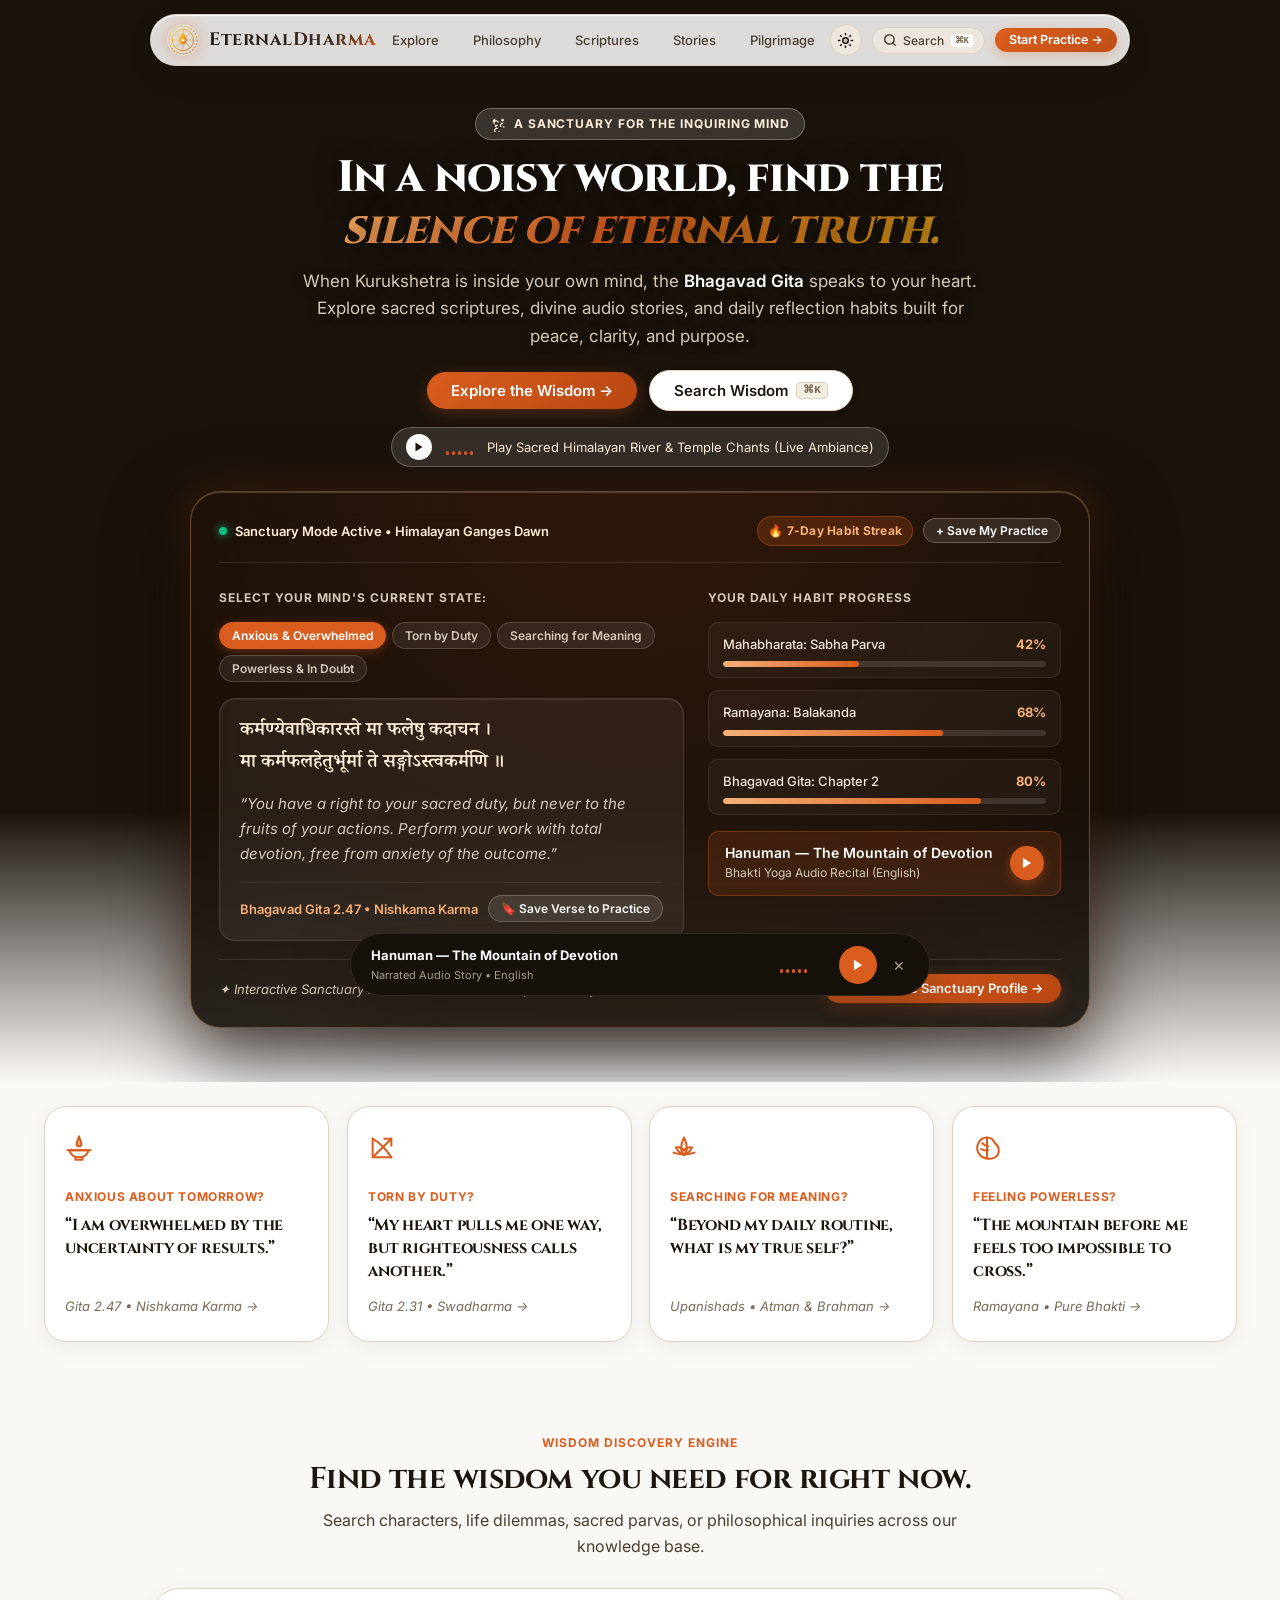
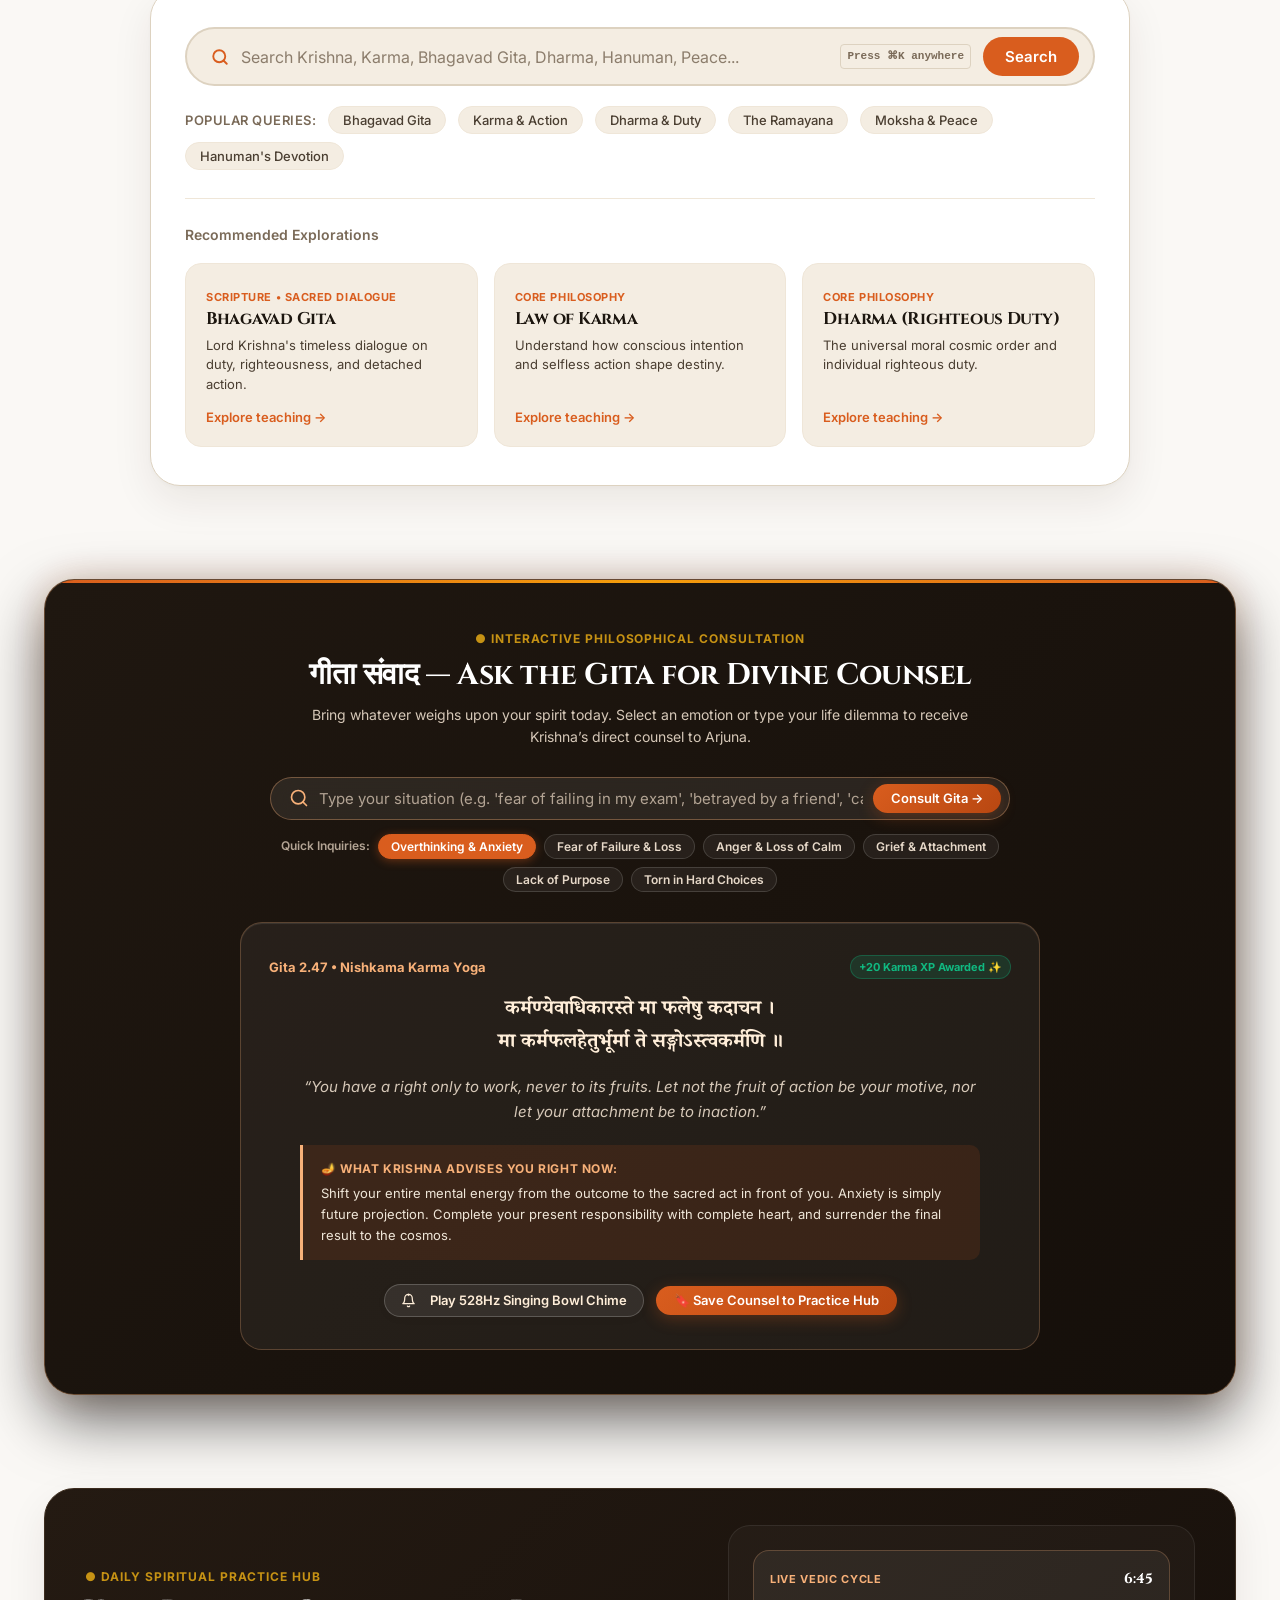
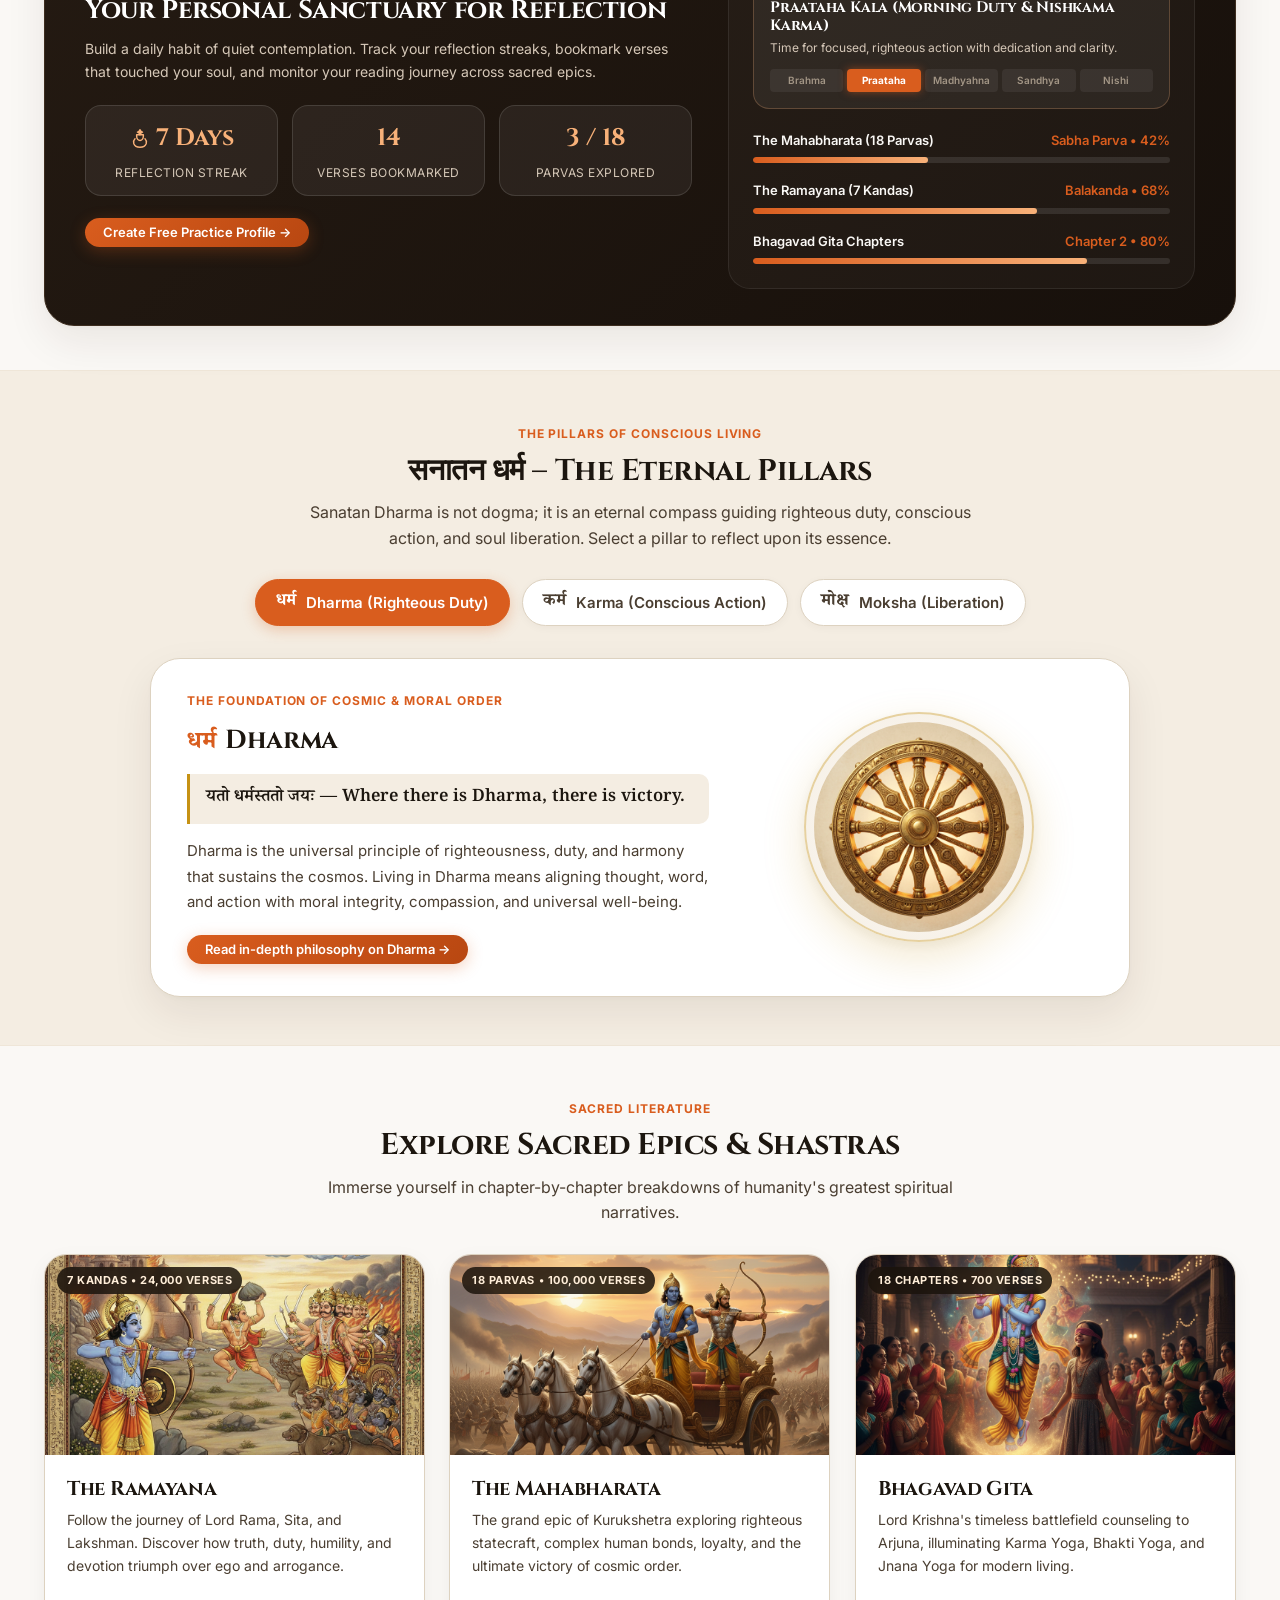
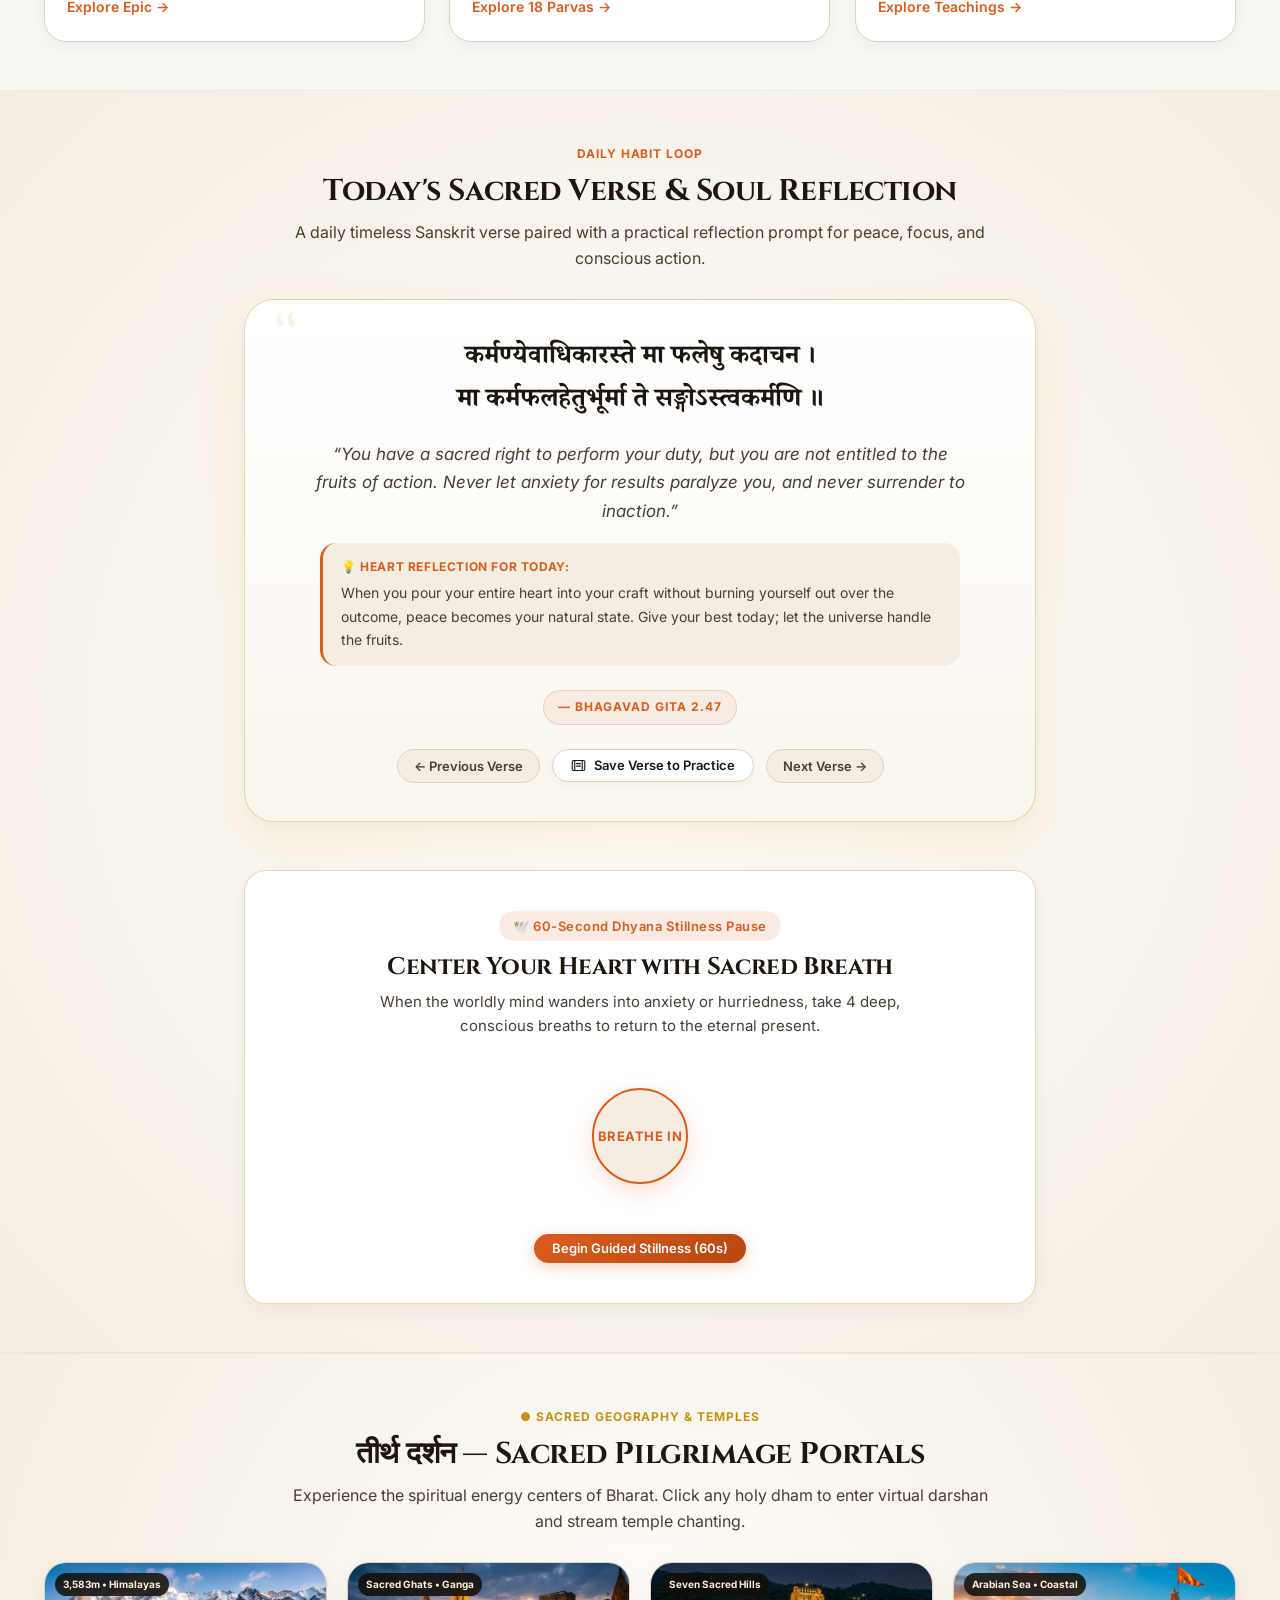
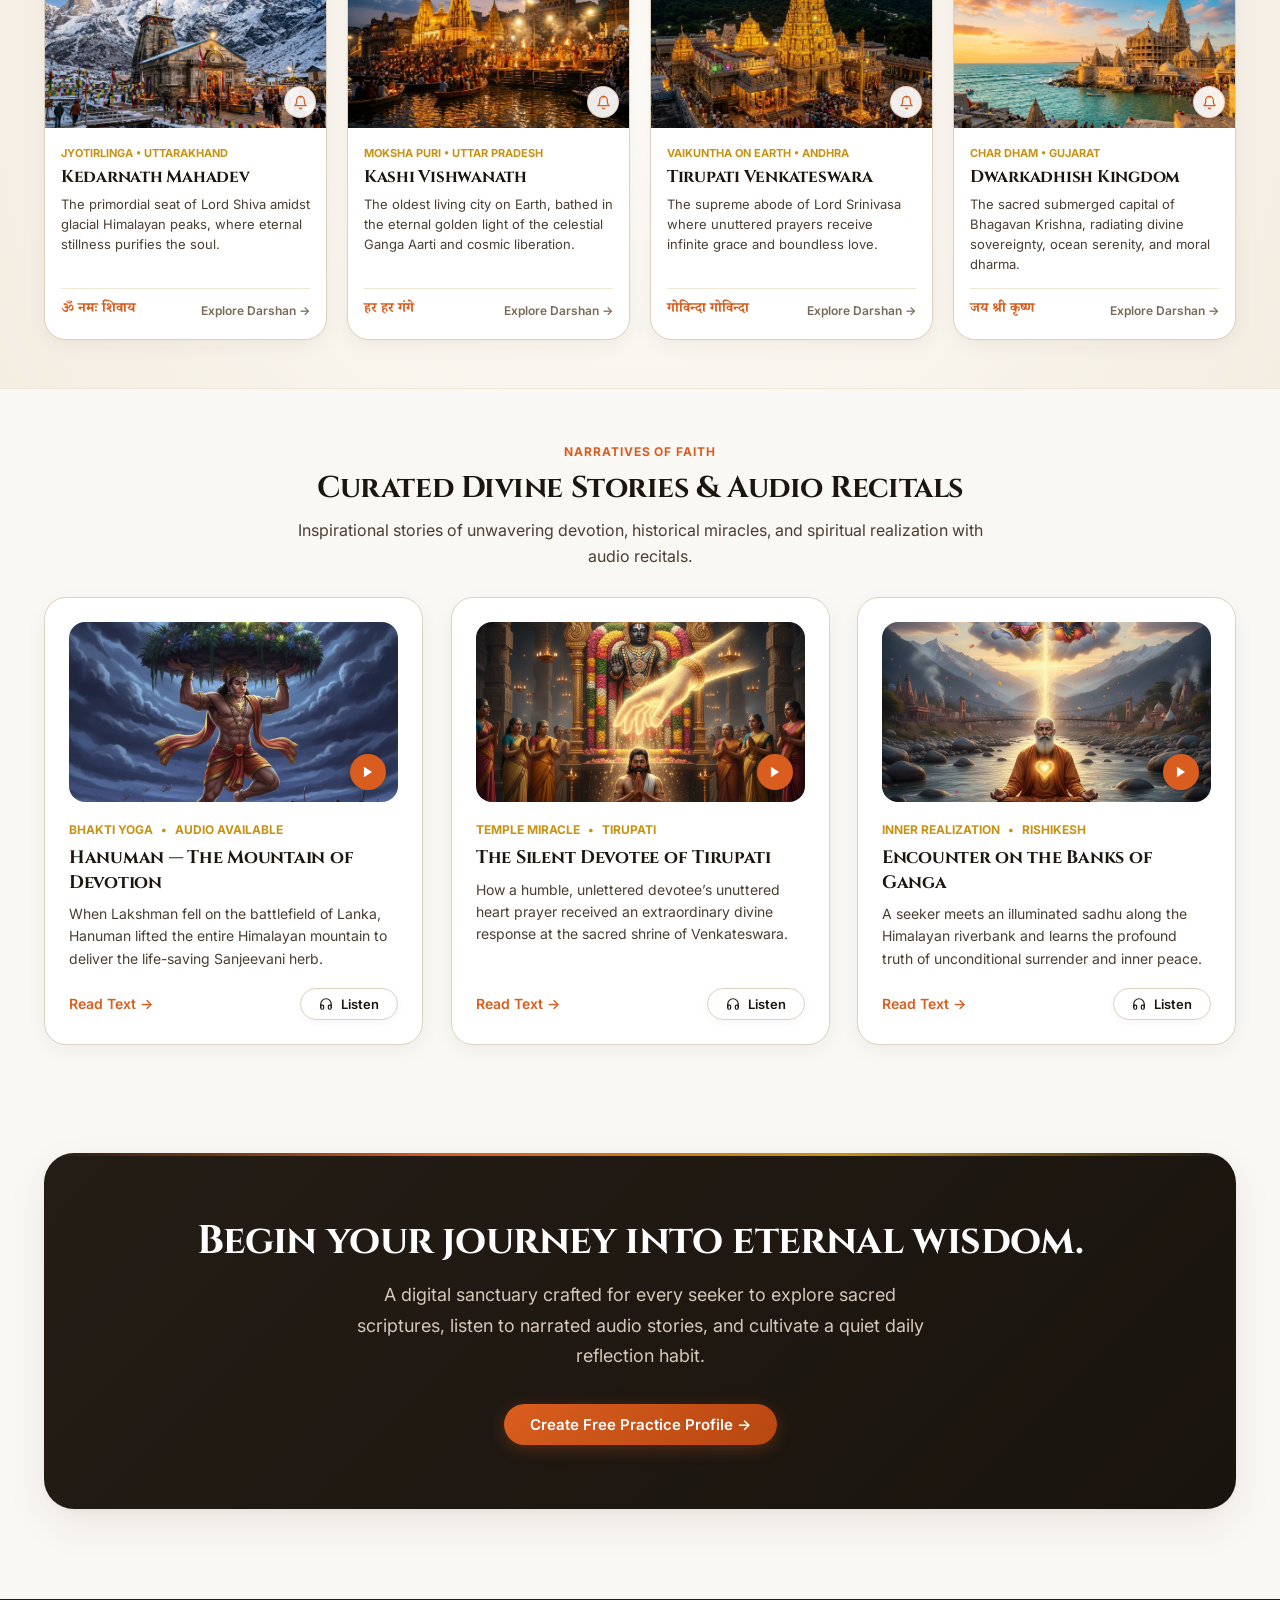
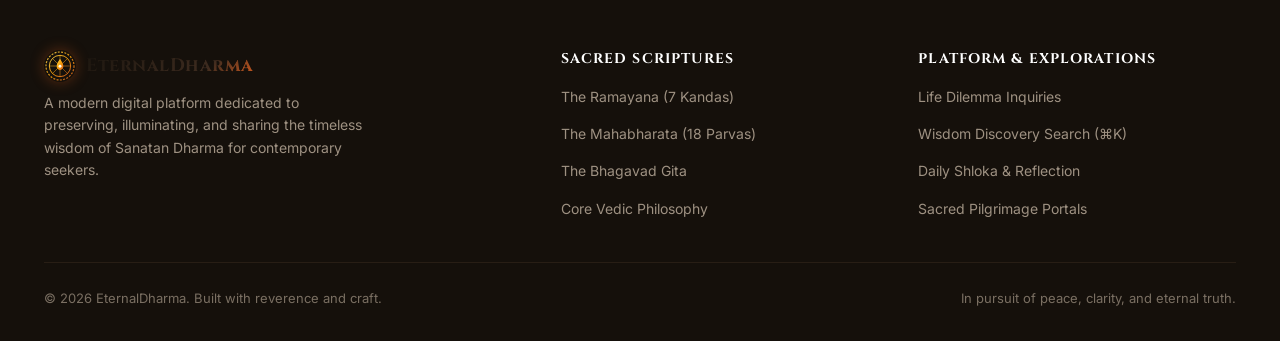
==== commit 6c38395d: "chore: align all navigation and footer links strictly to home page sections" ====
--- a/index.html
+++ b/index.html
@@ -53,7 +53,7 @@
           <li><a href="#philosophy" class="nav-link">Philosophy</a></li>
           <li><a href="#scriptures" class="nav-link">Scriptures</a></li>
           <li><a href="#stories" class="nav-link">Stories</a></li>
-          <li><a href="about.html" class="nav-link">About</a></li>
+          <li><a href="#pilgrimage" class="nav-link">Pilgrimage</a></li>
         </ul>
       </nav>
 
@@ -110,12 +110,11 @@
         <li><a href="#hero" class="mobile-nav-link">Home</a></li>
         <li><a href="#inquiry" class="mobile-nav-link">Seek Guidance by Dilemma</a></li>
         <li><a href="#discovery" class="mobile-nav-link">Discover Wisdom (⌘K)</a></li>
-        <li><a href="#practice" class="mobile-nav-link">Daily Practice Hub</a></li>
         <li><a href="#philosophy" class="mobile-nav-link">Core Philosophy</a></li>
         <li><a href="#scriptures" class="mobile-nav-link">Sacred Scriptures</a></li>
         <li><a href="#daily-wisdom" class="mobile-nav-link">Daily Shloka & Reflection</a></li>
         <li><a href="#stories" class="mobile-nav-link">Divine Audio Stories</a></li>
-        <li><a href="about.html" class="mobile-nav-link">About EternalDharma</a></li>
+        <li><a href="#pilgrimage" class="mobile-nav-link">Sacred Pilgrimage Portals</a></li>
       </ul>
     </div>
   </header>
@@ -1245,20 +1244,20 @@
         <div>
           <h4 class="footer-heading">Sacred Scriptures</h4>
           <ul class="footer-links-list">
-            <li><a href="ramayana.html" class="footer-link">The Ramayana (7 Kandas)</a></li>
-            <li><a href="mahabharata.html" class="footer-link">The Mahabharata (18 Parvas)</a></li>
-            <li><a href="mahabharata.html#bhishma" class="footer-link">The Bhagavad Gita</a></li>
-            <li><a href="sanatan.html" class="footer-link">Core Vedic Philosophy</a></li>
+            <li><a href="#scriptures" class="footer-link">The Ramayana (7 Kandas)</a></li>
+            <li><a href="#scriptures" class="footer-link">The Mahabharata (18 Parvas)</a></li>
+            <li><a href="#scriptures" class="footer-link">The Bhagavad Gita</a></li>
+            <li><a href="#philosophy" class="footer-link">Core Vedic Philosophy</a></li>
           </ul>
         </div>
 
         <div>
-          <h4 class="footer-heading">Platform & Explorations</h4>
+          <h4 class="footer-heading">Platform &amp; Explorations</h4>
           <ul class="footer-links-list">
             <li><a href="#inquiry" class="footer-link">Life Dilemma Inquiries</a></li>
             <li><a href="#discovery" class="footer-link">Wisdom Discovery Search (⌘K)</a></li>
-            <li><a href="#practice" class="footer-link">Personal Practice Tracker</a></li>
-            <li><a href="about.html" class="footer-link">About the Mission</a></li>
+            <li><a href="#daily-wisdom" class="footer-link">Daily Shloka &amp; Reflection</a></li>
+            <li><a href="#pilgrimage" class="footer-link">Sacred Pilgrimage Portals</a></li>
           </ul>
         </div>
       </div>
